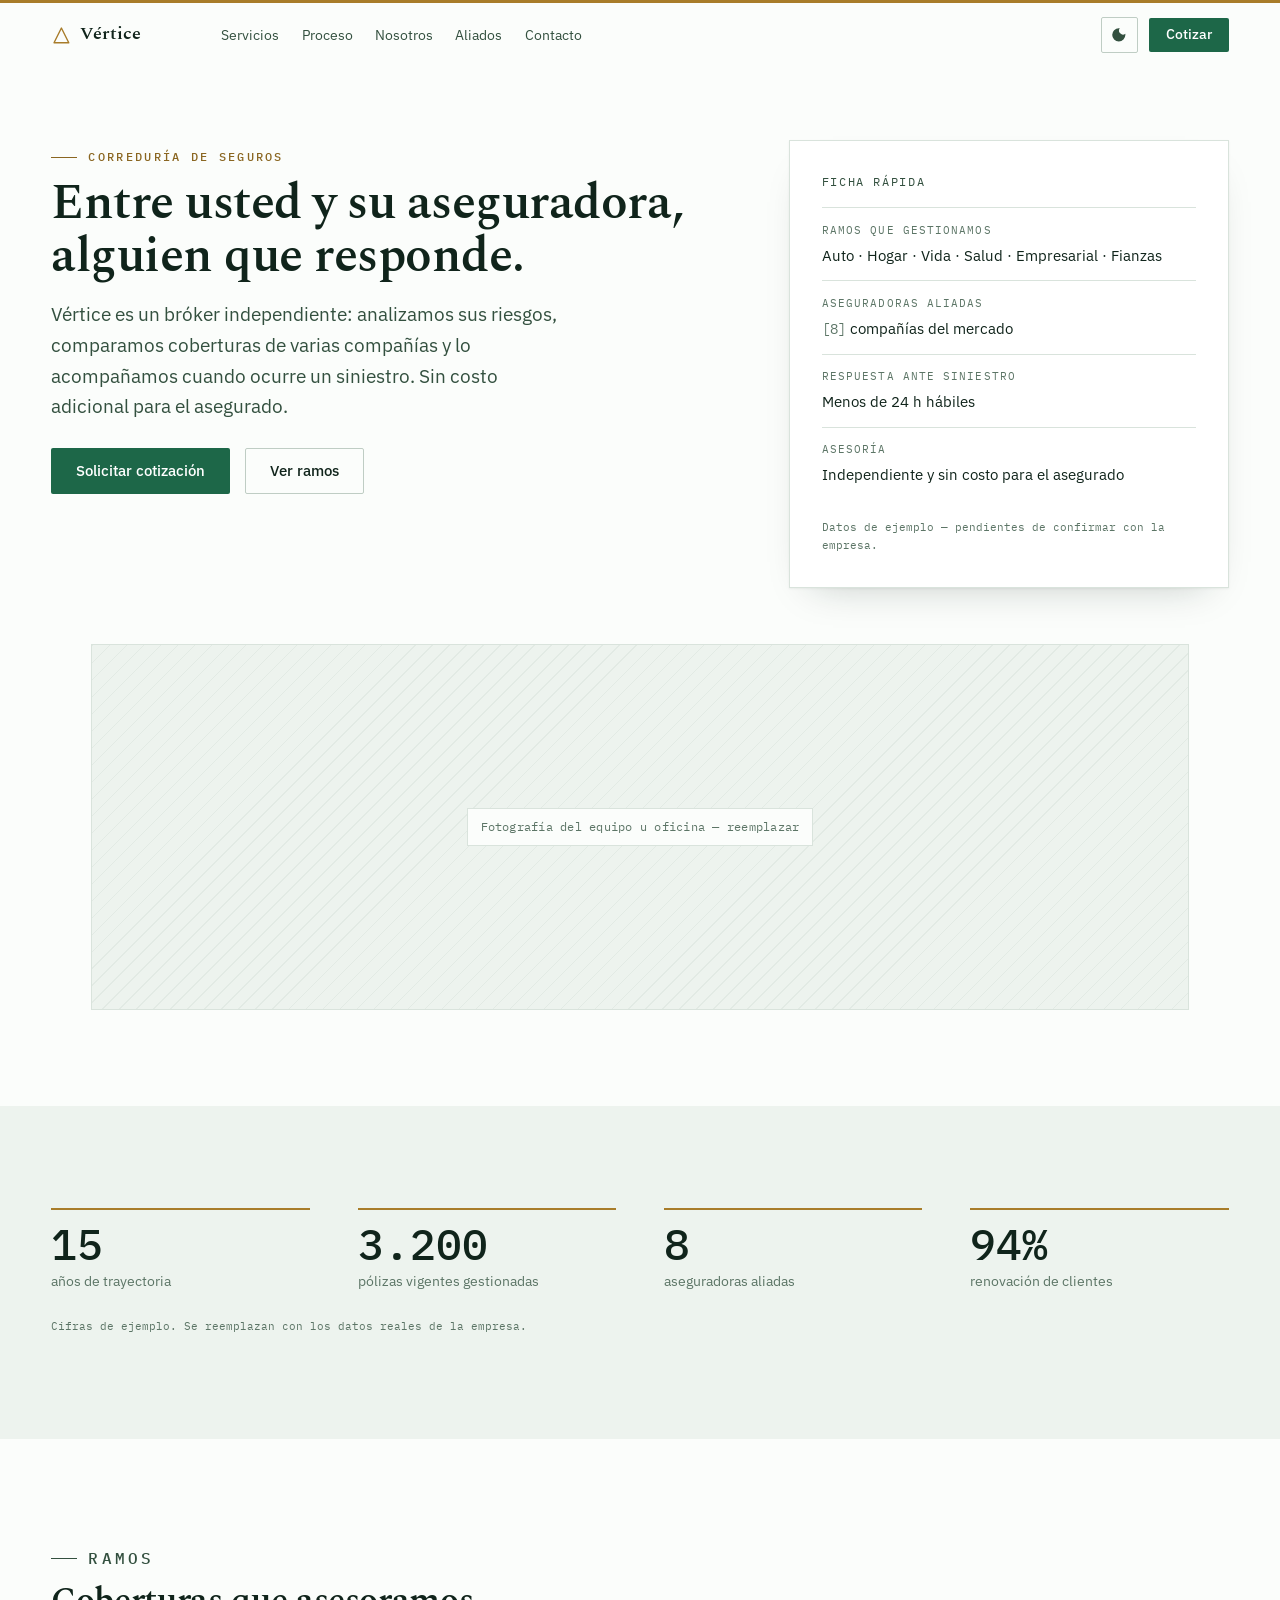
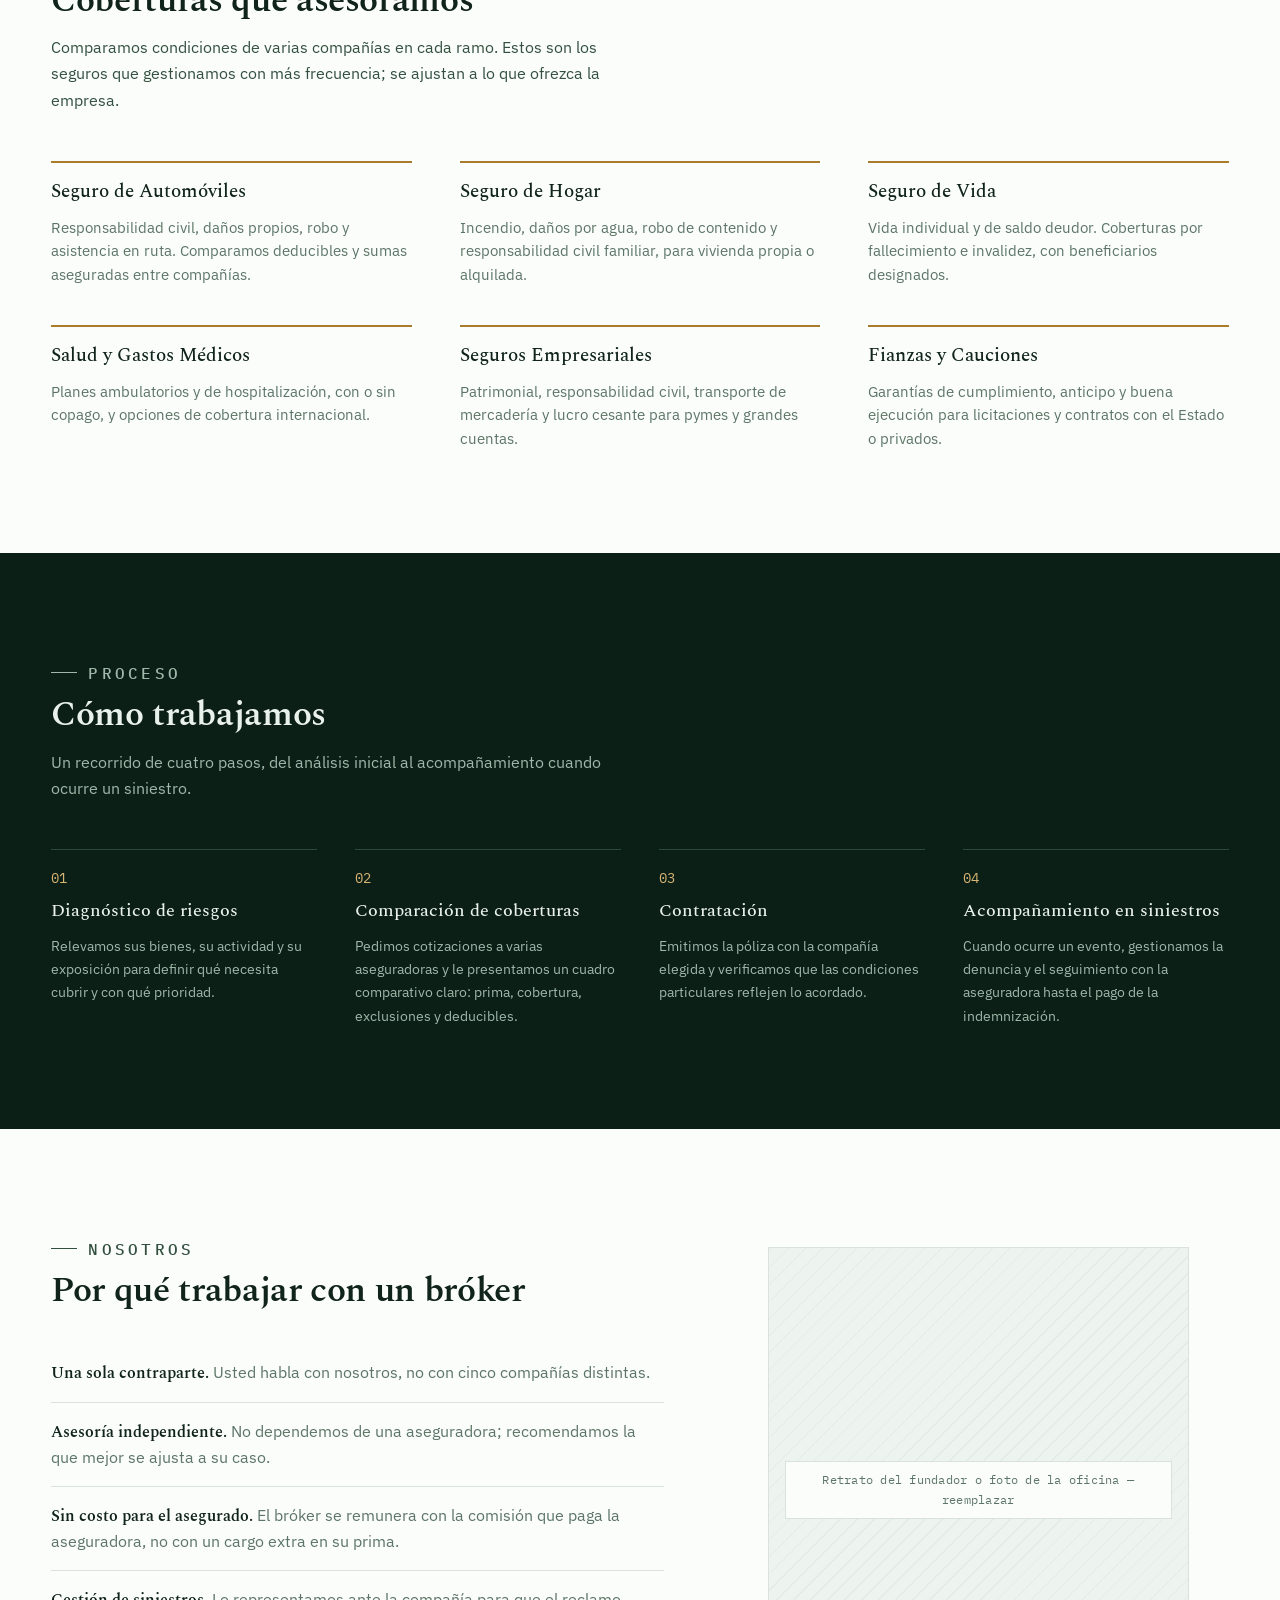
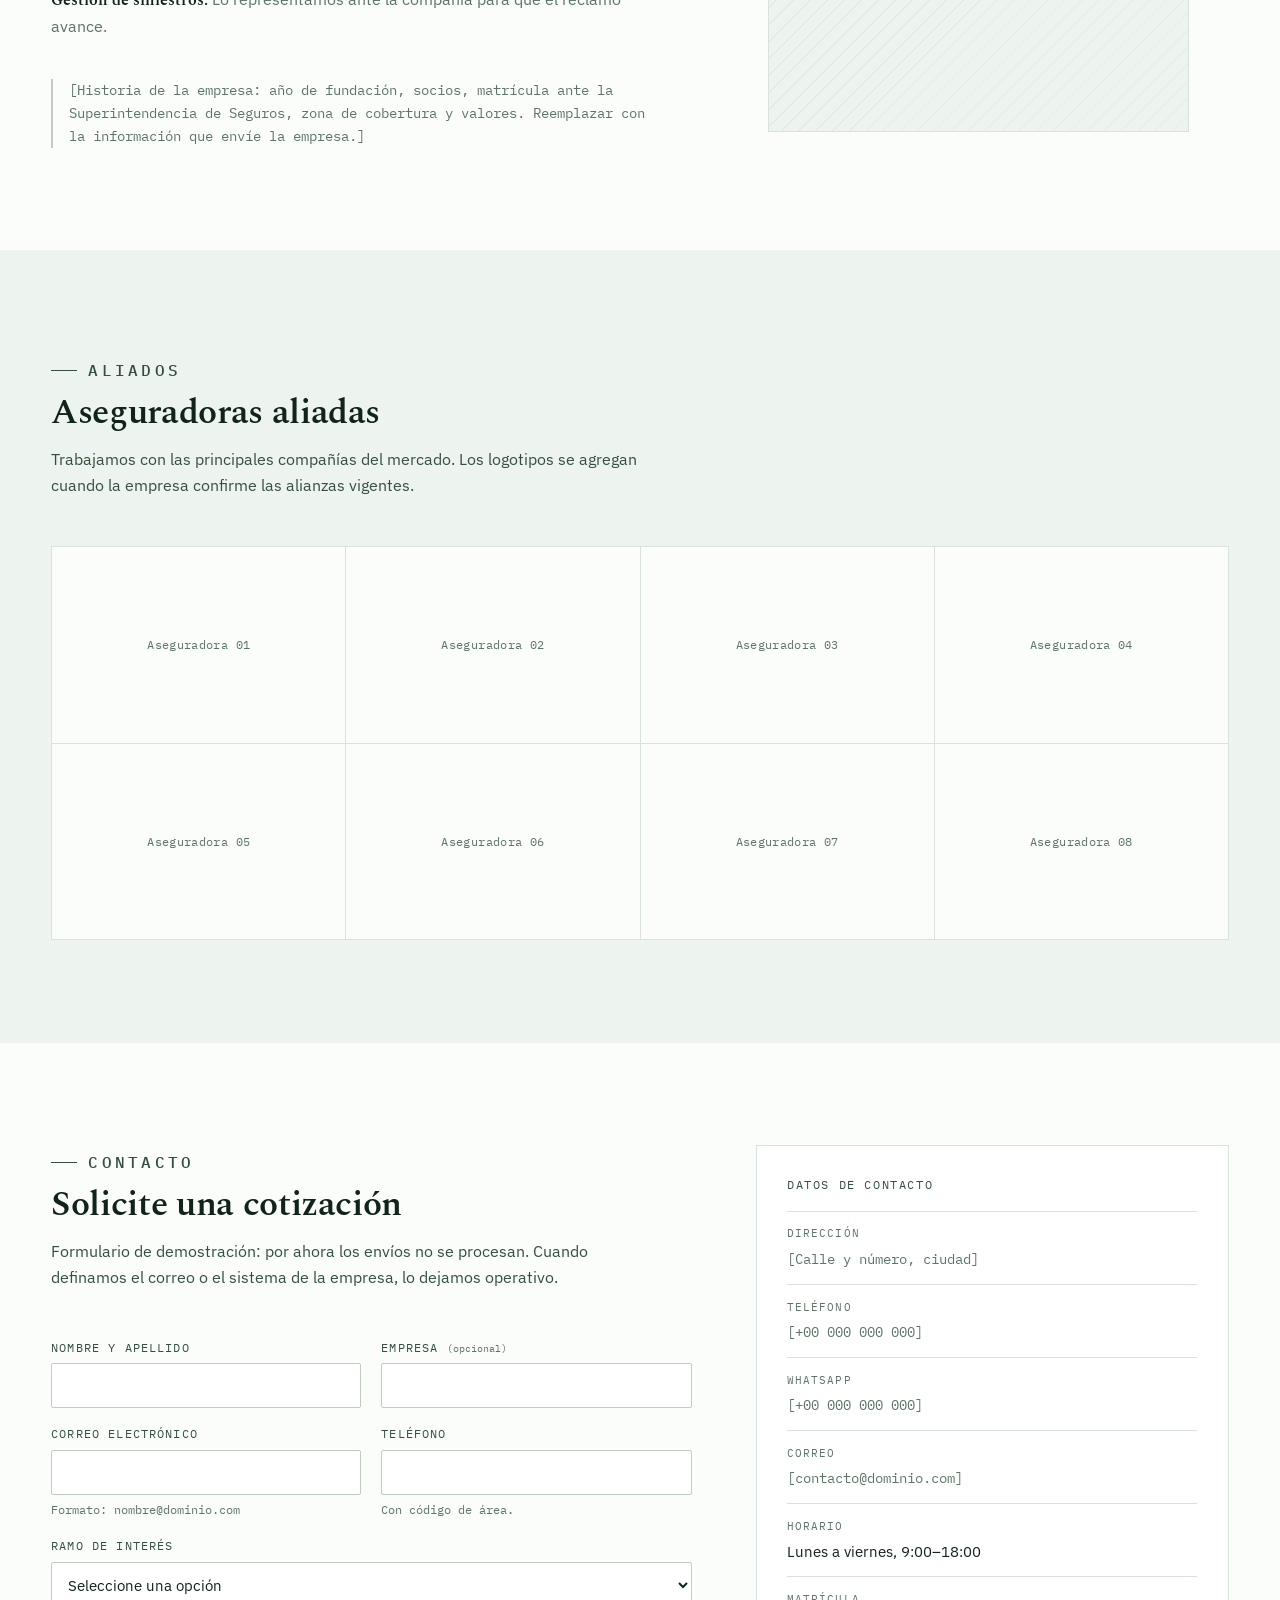
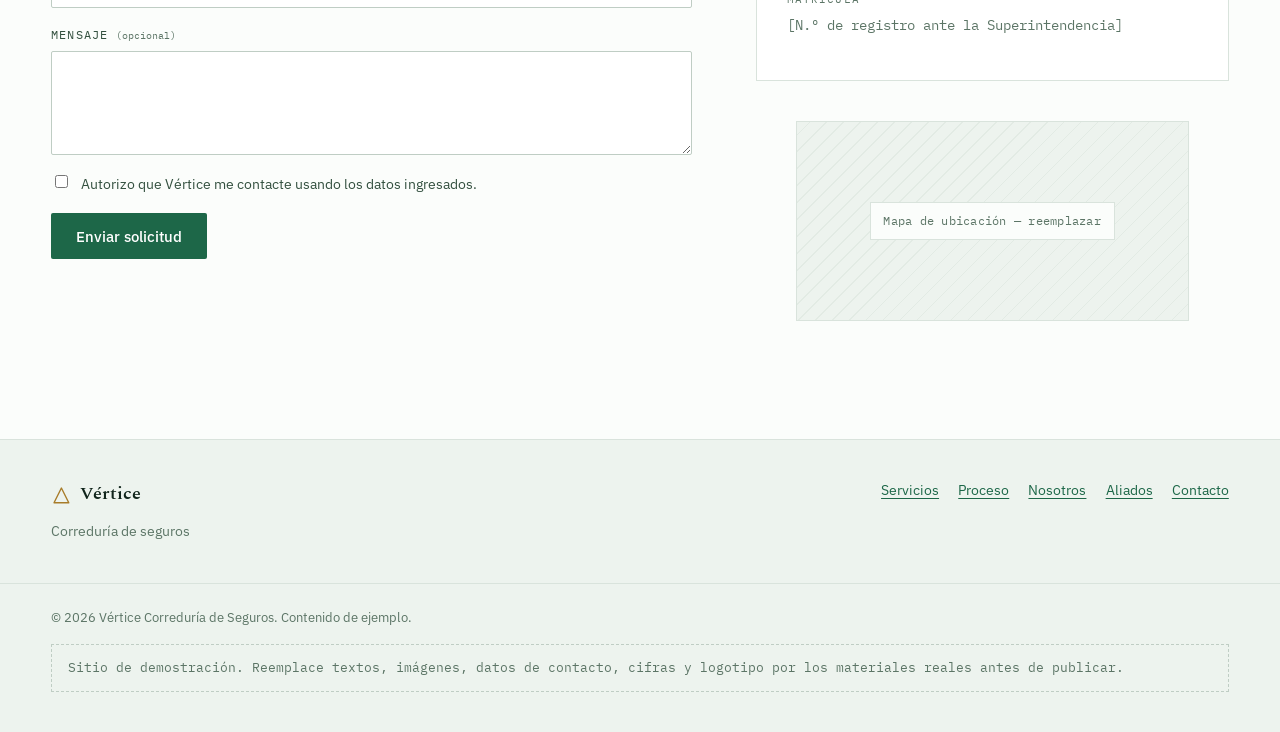
==== index.html @ ddb25c1a "Sitio Vértice Correduría: landing de demo con menú móvil y ajustes responsive Co-Authored-By: Claude" ====
<!DOCTYPE html>
<html lang="es">
<head>
<meta charset="UTF-8">
<meta name="viewport" content="width=device-width, initial-scale=1">
<title>Vértice Correduría</title>
<meta name="description" content="Correduría de seguros: asesoría independiente en seguros de auto, hogar, vida, salud, empresariales y fianzas.">

<link rel="preconnect" href="https://fonts.googleapis.com">
<link rel="preconnect" href="https://fonts.gstatic.com" crossorigin>
<link rel="stylesheet" href="https://fonts.googleapis.com/css2?family=IBM+Plex+Mono:wght@400;500&family=IBM+Plex+Sans:wght@400;500;600&family=Spectral:wght@400;500;600&display=swap">

<style>
  :root {
    --font-sans: "IBM Plex Sans", system-ui, -apple-system, "Segoe UI", Roboto, Helvetica, Arial, sans-serif;
    --font-serif: "Spectral", Georgia, "Times New Roman", serif;
    --font-mono: "IBM Plex Mono", ui-monospace, SFMono-Regular, Menlo, Consolas, monospace;

    --paper: #FBFDFB;
    --surface: #FFFFFF;
    --surface-2: #EDF3EE;
    --ink: #10241B;
    --ink-soft: #33503F;
    --muted: #5C7566;
    --line: #D9E3DC;
    --line-strong: #BFCDC4;
    --brand: #1D6748;
    --brand-strong: #154E37;
    --brand-contrast: #FFFFFF;
    --accent: #A87C2A;
    --accent-soft: #8A6621;
    --focus: #1D6748;
    --ok: #1C7A4B;
    --ok-bg: #E8F2EC;
    --err: #B22A20;
    --err-bg: #FBECEA;

    --panel-ink: #0C1F17;
    --panel-ink-text: #E9F1EB;
    --panel-ink-muted: #9FB8A9;
    --panel-ink-line: #294A3A;
    --panel-ink-accent: #D8B673;

    --shadow: 0 1px 2px rgb(16 36 27 / 0.06), 0 18px 40px -24px rgb(16 36 27 / 0.28);

    --fs-h1: clamp(2.1rem, 1.5rem + 2.8vw, 3.05rem);
    --fs-h2: clamp(1.6rem, 1.2rem + 1.7vw, 2.2rem);
    --fs-lead: clamp(1.05rem, 1rem + 0.4vw, 1.2rem);
    --fs-cifra: clamp(1.9rem, 1.4rem + 2.2vw, 2.7rem);
  }

  @media (prefers-color-scheme: dark) {
    :root:not([data-theme="light"]) {
      --paper: #0A1611;
      --surface: #0F1E17;
      --surface-2: #13251C;
      --ink: #E8F0EA;
      --ink-soft: #C1D4C8;
      --muted: #8DA697;
      --line: #21322A;
      --line-strong: #2E4438;
      --brand: #5FB98A;
      --brand-strong: #7FCBA1;
      --brand-contrast: #07140E;
      --accent: #D8B673;
      --accent-soft: #C7A45E;
      --focus: #5FB98A;
      --ok: #5CC08C;
      --ok-bg: #122A1C;
      --err: #E98A82;
      --err-bg: #2B1613;
      --shadow: 0 1px 2px rgb(0 0 0 / 0.3), 0 20px 44px -24px rgb(0 0 0 / 0.6);
    }
  }

  :root[data-theme="dark"] {
    --paper: #0A1611;
    --surface: #0F1E17;
    --surface-2: #13251C;
    --ink: #E8F0EA;
    --ink-soft: #C1D4C8;
    --muted: #8DA697;
    --line: #21322A;
    --line-strong: #2E4438;
    --brand: #5FB98A;
    --brand-strong: #7FCBA1;
    --brand-contrast: #07140E;
    --accent: #D8B673;
    --accent-soft: #C7A45E;
    --focus: #5FB98A;
    --ok: #5CC08C;
    --ok-bg: #122A1C;
    --err: #E98A82;
    --err-bg: #2B1613;
    --shadow: 0 1px 2px rgb(0 0 0 / 0.3), 0 20px 44px -24px rgb(0 0 0 / 0.6);
  }

  * { box-sizing: border-box; }

  html {
    scroll-behavior: smooth;
    scroll-padding-top: 5.5rem;
  }

  body {
    margin: 0;
    background: var(--paper);
    color: var(--ink);
    font-family: var(--font-sans);
    font-size: 1rem;
    line-height: 1.6;
    border-top: 3px solid var(--accent);
    -webkit-font-smoothing: antialiased;
  }

  img { max-width: 100%; display: block; }
  h1, h2, h3 { text-wrap: balance; }
  ::selection { background: color-mix(in srgb, var(--brand) 24%, transparent); }

  a { color: var(--brand); text-underline-offset: 3px; }

  .wrap {
    width: 100%;
    max-width: 1720px;
    margin-inline: auto;
    padding-inline: clamp(1.25rem, 4vw, 4.5rem);
  }

  .section { padding-block: clamp(3.5rem, 8vw, 6.5rem); }
  .band { background: var(--surface-2); }
  .section--ink { background: var(--panel-ink); color: var(--panel-ink-text); }

  .visually-hidden {
    position: absolute; width: 1px; height: 1px;
    margin: -1px; padding: 0; overflow: hidden;
    clip: rect(0 0 0 0); white-space: nowrap; border: 0;
  }

  .skip {
    position: absolute; left: 0.75rem; top: 0.75rem; z-index: 100;
    background: var(--brand); color: #fff; text-decoration: none;
    padding: 0.6rem 1rem; border-radius: 2px;
    transform: translateY(-160%); transition: transform 0.2s ease;
  }
  .skip:focus { transform: translateY(0); }

  /* Eyebrow ------------------------------------------------------------ */
  .eyebrow {
    display: inline-flex; align-items: center; gap: 0.7rem;
    margin: 0;
    font-family: var(--font-mono); font-weight: 500;
    font-size: 0.72rem; letter-spacing: 0.2em; text-transform: uppercase;
    color: var(--accent-soft);
  }
  .eyebrow::before { content: ""; width: 26px; height: 1px; background: currentColor; }
  .eyebrow--on-ink { color: var(--panel-ink-accent); }

  /* Header ----------------------------------------------------------- */
  .site-header {
    position: sticky; top: 0; z-index: 50;
    background: var(--paper);
    background: color-mix(in srgb, var(--paper) 88%, transparent);
    backdrop-filter: blur(10px);
    -webkit-backdrop-filter: blur(10px);
    border-bottom: 1px solid transparent;
    transition: border-color 0.2s ease, box-shadow 0.2s ease;
  }
  .site-header.is-stuck {
    border-bottom-color: var(--line);
    box-shadow: 0 6px 24px -18px rgb(16 36 27 / 0.5);
  }
  .header__inner {
    display: flex; align-items: center; gap: clamp(1rem, 3vw, 2rem);
    padding-block: 0.85rem;
  }
  .brand {
    display: inline-flex; align-items: center; gap: 0.5rem;
    text-decoration: none; color: var(--ink);
  }
  .brand__mark { width: 1.3rem; height: 1.3rem; color: var(--accent); flex: none; }
  .brand__name { font-family: var(--font-serif); font-weight: 600; font-size: 1.15rem; letter-spacing: 0.01em; }

  .nav { display: flex; gap: 1.4rem; margin-inline-start: clamp(1rem, 4vw, 3rem); }
  .nav a {
    position: relative; color: var(--ink-soft); text-decoration: none;
    font-size: 0.9rem; padding-block: 0.3rem;
  }
  .nav a::after {
    content: ""; position: absolute; left: 0; right: 0; bottom: 0; height: 1px;
    background: var(--accent); transform: scaleX(0); transform-origin: left;
    transition: transform 0.2s ease;
  }
  .nav a:hover, .nav a:focus-visible { color: var(--ink); }
  .nav a:hover::after, .nav a:focus-visible::after { transform: scaleX(1); }
  .nav a:focus-visible { outline: 2px solid var(--focus); outline-offset: 3px; }

  .header__actions { margin-inline-start: auto; display: flex; align-items: center; gap: 0.7rem; }

  .theme-toggle {
    display: grid; place-items: center;
    width: 2.3rem; height: 2.3rem;
    border: 1px solid var(--line-strong); background: transparent;
    border-radius: 2px; color: var(--ink-soft); cursor: pointer;
  }
  .theme-toggle:hover { border-color: var(--accent); color: var(--ink); }
  .theme-toggle:focus-visible { outline: 2px solid var(--focus); outline-offset: 2px; }
  .theme-toggle svg { width: 1.1rem; height: 1.1rem; }
  .theme-toggle .icon-sun { display: none; }
  .theme-toggle[data-mode="dark"] .icon-sun { display: block; }
  .theme-toggle[data-mode="dark"] .icon-moon { display: none; }

  /* Mobile navigation --------------------------------------------------- */
  .nav-toggle {
    display: none; place-items: center;
    width: 2.3rem; height: 2.3rem;
    border: 1px solid var(--line-strong); background: transparent;
    border-radius: 2px; color: var(--ink-soft); cursor: pointer;
  }
  .nav-toggle:hover { border-color: var(--accent); color: var(--ink); }
  .nav-toggle:focus-visible { outline: 2px solid var(--focus); outline-offset: 2px; }
  .nav-toggle svg { width: 1.3rem; height: 1.3rem; }
  .nav-toggle .icon-close { display: none; }
  .nav-toggle[aria-expanded="true"] .icon-burger { display: none; }
  .nav-toggle[aria-expanded="true"] .icon-close { display: block; }

  .mobile-nav { display: none; border-bottom: 1px solid var(--line); }
  .mobile-nav__inner { display: flex; flex-direction: column; padding-block: 0.25rem 1.25rem; }
  .mobile-nav a {
    padding: 0.95rem 0; border-top: 1px solid var(--line);
    color: var(--ink-soft); text-decoration: none; font-size: 1rem;
  }
  .mobile-nav a:hover, .mobile-nav a:focus-visible { color: var(--ink); }
  .mobile-nav__cta { margin-top: 1rem; }

  @media (max-width: 720px) {
    .nav { display: none; }
    .nav-toggle { display: grid; }
    .mobile-nav:not([hidden]) { display: block; }
    .theme-toggle, .nav-toggle { width: 2.6rem; height: 2.6rem; }
    .header__actions .btn--sm { display: none; }
  }

  /* Buttons -------------------------------------------------------------- */
  .btn {
    display: inline-flex; align-items: center; justify-content: center; gap: 0.5rem;
    font-family: var(--font-sans); font-weight: 500; font-size: 0.95rem; line-height: 1;
    padding: 0.9rem 1.5rem; border-radius: 2px; border: 1px solid transparent;
    cursor: pointer; text-decoration: none;
    transition: background-color 0.18s ease, border-color 0.18s ease, color 0.18s ease, transform 0.18s ease;
  }
  .btn--sm { padding: 0.6rem 1rem; font-size: 0.85rem; }
  .btn--primary { background: var(--brand); color: var(--brand-contrast); }
  .btn--primary:hover { background: var(--brand-strong); transform: translateY(-1px); }
  .btn--primary:active { transform: translateY(0); }
  .btn--ghost { border-color: var(--line-strong); color: var(--ink); background: transparent; }
  .btn--ghost:hover { border-color: var(--accent); }
  .btn:focus-visible { outline: 2px solid var(--focus); outline-offset: 2px; }

  /* Hero -------------------------------------------------------------- */
  .hero.section { padding-block: clamp(2.5rem, 6vw, 4.5rem) clamp(3rem, 7vw, 5rem); }
  .hero__grid {
    display: grid;
    grid-template-columns: minmax(0, 1.3fr) minmax(320px, 440px);
    gap: clamp(2rem, 5vw, 5rem); align-items: start;
  }
  .hero h1 {
    font-family: var(--font-serif); font-weight: 600;
    font-size: var(--fs-h1); line-height: 1.08; letter-spacing: -0.01em;
    margin: 0.7rem 0 1rem; color: var(--ink);
  }
  .lead {
    font-size: var(--fs-lead); line-height: 1.6; color: var(--ink-soft);
    max-width: 46ch; margin: 0 0 1.6rem;
  }
  .hero__cta { display: flex; gap: 0.9rem; flex-wrap: wrap; }
  @media (max-width: 480px) {
    .hero__cta { flex-direction: column; align-items: stretch; }
  }

  .ficha {
    background: var(--surface); border: 1px solid var(--line);
    box-shadow: var(--shadow);
    padding: clamp(1.4rem, 3vw, 2rem);
  }
  .ficha__title, .datos__title {
    margin: 0 0 1rem;
    font-family: var(--font-mono); font-size: 0.72rem;
    letter-spacing: 0.14em; text-transform: uppercase; color: var(--ink-soft);
  }
  .ficha__list, .datos__list { margin: 0; }
  .ficha__list > div, .datos__list > div {
    display: flex; flex-direction: column; gap: 0.2rem;
    padding: 0.85rem 0; border-top: 1px solid var(--line);
  }
  .ficha__list dt, .datos__list dt {
    font-family: var(--font-mono); font-size: 0.68rem;
    letter-spacing: 0.1em; text-transform: uppercase; color: var(--muted);
  }
  .ficha__list dd, .datos__list dd { margin: 0; font-size: 0.95rem; color: var(--ink); }
  .ficha__note {
    margin: 1.2rem 0 0;
    font-family: var(--font-mono); font-size: 0.7rem; color: var(--muted);
  }

  .ph { color: var(--muted); font-family: var(--font-mono); font-size: 0.92em; }
  .ph-block {
    color: var(--muted); font-family: var(--font-mono);
    font-size: 0.85rem; line-height: 1.7;
    border-left: 2px solid var(--line-strong); padding-left: 1rem; margin: 1.5rem 0 0;
  }

  /* Photo placeholders ----------------------------------------------- */
  .photo {
    position: relative; border: 1px solid var(--line);
    display: grid; place-items: center; padding: 1rem;
    background:
      repeating-linear-gradient(-45deg, transparent 0 11px, color-mix(in srgb, var(--line) 55%, transparent) 11px 12px),
      var(--surface-2);
  }
  .photo__label {
    font-family: var(--font-mono); font-size: 0.78rem; color: var(--muted);
    background: var(--paper); border: 1px solid var(--line);
    padding: 0.5rem 0.8rem; letter-spacing: 0.02em; text-align: center;
  }
  .photo--band { aspect-ratio: 21 / 7; margin-top: clamp(2rem, 5vw, 3.5rem); }
  .nosotros__photo { aspect-ratio: 4 / 5; }
  @media (max-width: 860px) {
    .photo--band { aspect-ratio: 16 / 9; }
    .nosotros__photo { aspect-ratio: 16 / 10; }
  }
  @media (min-width: 861px) {
    .nosotros__photo { aspect-ratio: auto; align-self: stretch; }
  }

  /* Section head --------------------------------------------------------- */
  .section__head { max-width: 60ch; margin-bottom: clamp(2rem, 4vw, 3rem); }
  .section__head h2 {
    font-family: var(--font-serif); font-weight: 600;
    font-size: var(--fs-h2); line-height: 1.15; letter-spacing: -0.01em;
    margin: 0.6rem 0 0.8rem; color: var(--ink);
  }
  .section--ink .section__head h2 { color: var(--panel-ink-text); }
  .section__head p { margin: 0; font-size: 1.02rem; line-height: 1.6; color: var(--ink-soft); }
  .section--ink .section__head p { color: var(--panel-ink-muted); }

  /* Cifras ------------------------------------------------------------ */
  .cifras {
    list-style: none; margin: 0; padding: 0;
    display: grid; grid-template-columns: repeat(auto-fit, minmax(160px, 1fr));
    gap: clamp(1.5rem, 4vw, 3rem);
  }
  .cifras li {
    display: flex; flex-direction: column; gap: 0.3rem;
    border-top: 2px solid var(--accent); padding-top: 0.8rem;
  }
  .cifra {
    font-family: var(--font-mono); font-weight: 500;
    font-size: var(--fs-cifra); color: var(--ink);
    font-variant-numeric: tabular-nums; line-height: 1;
  }
  .cifra__label { font-size: 0.85rem; color: var(--muted); }
  .band__note {
    margin: 1.6rem 0 0;
    font-family: var(--font-mono); font-size: 0.7rem; color: var(--muted);
  }

  /* Ramos ------------------------------------------------------------ */
  .ramos {
    display: grid; grid-template-columns: repeat(auto-fit, minmax(255px, 1fr));
    gap: clamp(1.6rem, 3vw, 2.4rem) clamp(2rem, 4vw, 3rem);
  }
  .ramo { border-top: 2px solid var(--accent); padding-top: 0.9rem; }
  .ramo h3 {
    font-family: var(--font-serif); font-weight: 500; font-size: 1.2rem;
    margin: 0 0 0.5rem; color: var(--ink);
  }
  .ramo p { margin: 0; font-size: 0.92rem; line-height: 1.6; color: var(--muted); }

  /* Proceso -------------------------------------------------------------- */
  .pasos {
    list-style: none; margin: 0; padding: 0;
    display: grid; grid-template-columns: repeat(auto-fit, minmax(220px, 1fr));
    gap: clamp(1.6rem, 3vw, 2.5rem);
  }
  .paso { border-top: 1px solid var(--panel-ink-line); padding-top: 1rem; }
  .paso__num {
    display: block; margin-bottom: 0.5rem;
    font-family: var(--font-mono); font-size: 0.9rem;
    color: var(--panel-ink-accent); font-variant-numeric: tabular-nums;
  }
  .paso h3 {
    font-family: var(--font-serif); font-weight: 500; font-size: 1.15rem;
    margin: 0 0 0.5rem; color: var(--panel-ink-text);
  }
  .paso p { margin: 0; font-size: 0.9rem; line-height: 1.6; color: var(--panel-ink-muted); }

  /* Nosotros ---------------------------------------------------------- */
  .nosotros__grid {
    display: grid; grid-template-columns: 1.1fr 0.9fr;
    gap: clamp(2rem, 5vw, 4rem); align-items: start;
  }
  .ventajas { list-style: none; margin: 0 0 0.5rem; padding: 0; }
  .ventajas li {
    padding: 1rem 0; border-top: 1px solid var(--line);
    font-size: 0.98rem; line-height: 1.6;
  }
  .ventajas li:first-child { border-top: 0; padding-top: 0; }
  .ventajas strong { font-family: var(--font-serif); font-weight: 600; color: var(--ink); }
  .ventajas span { color: var(--muted); }

  /* Aliados --------------------------------------------------------------- */
  .aliados {
    display: grid; grid-template-columns: repeat(auto-fit, minmax(130px, 1fr));
    gap: 1px; background: var(--line); border: 1px solid var(--line);
  }
  .aliado {
    background: var(--paper); aspect-ratio: 3 / 2;
    display: grid; place-items: center; text-align: center; padding: 0.5rem;
    font-family: var(--font-mono); font-size: 0.75rem; color: var(--muted);
    letter-spacing: 0.03em;
  }

  /* Contacto ------------------------------------------------------------ */
  .contacto-grid {
    display: grid; grid-template-columns: 1.15fr 0.85fr;
    gap: clamp(2rem, 5vw, 4rem); align-items: stretch;
  }
  .form { margin-top: 1.5rem; }
  .form-grid { display: grid; grid-template-columns: 1fr 1fr; column-gap: 1.25rem; }
  .field { display: flex; flex-direction: column; gap: 0.4rem; margin-bottom: 1.1rem; }
  .field--full { grid-column: 1 / -1; }
  .field label {
    font-family: var(--font-mono); font-size: 0.72rem;
    letter-spacing: 0.1em; text-transform: uppercase; color: var(--ink-soft);
  }
  .field input, .field select, .field textarea {
    width: 100%;
    font-family: var(--font-sans); font-size: 0.95rem; color: var(--ink);
    background: var(--surface); border: 1px solid var(--line-strong);
    border-radius: 2px; padding: 0.7rem 0.75rem;
  }
  .field textarea { resize: vertical; min-height: 5rem; }
  .field input:focus-visible, .field select:focus-visible, .field textarea:focus-visible {
    outline: 2px solid var(--focus); outline-offset: 1px; border-color: var(--brand);
  }
  .field input:user-invalid, .field select:user-invalid, .field textarea:user-invalid {
    border-color: var(--err); background: var(--err-bg);
  }
  .field input:user-valid, .field select:user-valid, .field textarea:user-valid {
    border-color: var(--ok);
  }
  .hint { margin: 0; font-family: var(--font-mono); font-size: 0.72rem; color: var(--muted); }
  .field__error { display: none; margin: 0; font-size: 0.8rem; color: var(--err); }
  .field input:user-invalid ~ .field__error,
  .field select:user-invalid ~ .field__error { display: block; }
  .field--check { flex-direction: row; align-items: flex-start; gap: 0.6rem; }
  .field--check input { width: auto; margin-top: 0.15rem; }
  .field--check label {
    text-transform: none; letter-spacing: 0; font-family: var(--font-sans);
    font-size: 0.9rem; color: var(--ink-soft);
  }
  .opt { color: var(--muted); font-weight: 400; text-transform: none; letter-spacing: 0; font-size: 0.9em; }

  .form__status {
    margin: 1rem 0 0; padding: 0.9rem 1rem;
    border: 1px solid var(--line); border-radius: 2px; font-size: 0.9rem;
  }
  .form__status.is-ok {
    background: var(--ok-bg); color: var(--ok);
    border-color: color-mix(in srgb, var(--ok) 40%, transparent);
  }
  .form__status.is-err {
    background: var(--err-bg); color: var(--err);
    border-color: color-mix(in srgb, var(--err) 40%, transparent);
  }

  .contacto__side { display: flex; flex-direction: column; gap: 1.5rem; height: 100%; }
  .datos {
    background: var(--surface); border: 1px solid var(--line);
    padding: clamp(1.4rem, 3vw, 1.9rem);
  }
  .contacto__map { flex: 1; min-height: 200px; }

  /* Footer ------------------------------------------------------------ */
  .site-footer { background: var(--surface-2); border-top: 1px solid var(--line); }
  .footer__grid {
    display: flex; justify-content: space-between; gap: 2rem; flex-wrap: wrap;
    padding-block: 2.5rem;
  }
  .footer__brand p { margin: 0.5rem 0 0; font-size: 0.85rem; color: var(--muted); }
  .nav--footer { display: flex; gap: 1.2rem; flex-wrap: wrap; margin: 0; }
  .nav--footer a { font-size: 0.85rem; }
  .footer__legal {
    border-top: 1px solid var(--line);
    padding-block: 1.5rem 2.5rem;
    display: flex; flex-direction: column; gap: 1rem;
  }
  .footer__legal > p { margin: 0; font-size: 0.8rem; color: var(--muted); }
  .demo-note {
    border: 1px dashed var(--line-strong); color: var(--muted);
    font-family: var(--font-mono); font-size: 0.78rem; line-height: 1.6;
    padding: 0.8rem 1rem;
  }

  @media (max-width: 860px) {
    .hero__grid, .nosotros__grid { grid-template-columns: 1fr; }
  }
  @media (max-width: 820px) {
    .contacto-grid { grid-template-columns: 1fr; }
  }

  /* Keep tidy column counts instead of orphan items or cramped fields */
  @media (max-width: 680px) {
    .form-grid { grid-template-columns: 1fr; }
  }
  @media (max-width: 759px) {
    .cifras { grid-template-columns: repeat(2, 1fr); }
  }
  @media (min-width: 760px) {
    .cifras { grid-template-columns: repeat(4, 1fr); }
  }
  @media (min-width: 1000px) {
    .ramos { grid-template-columns: repeat(3, 1fr); }
    .pasos { grid-template-columns: repeat(4, 1fr); }
    .aliados { grid-template-columns: repeat(4, 1fr); }
  }
  @media (min-width: 1400px) {
    .aliados { grid-template-columns: repeat(8, 1fr); }
  }

  /* Reveal on scroll ------------------------------------------------- */
  @media (prefers-reduced-motion: no-preference) {
    html.js [data-reveal] > * {
      opacity: 0; transform: translateY(16px);
      transition: opacity 0.6s ease, transform 0.6s cubic-bezier(0.16, 0.8, 0.24, 1);
    }
    html.js [data-reveal].in > * { opacity: 1; transform: none; }
    html.js [data-reveal].in > *:nth-child(2) { transition-delay: 0.05s; }
    html.js [data-reveal].in > *:nth-child(3) { transition-delay: 0.1s; }
    html.js [data-reveal].in > *:nth-child(4) { transition-delay: 0.15s; }
    html.js [data-reveal].in > *:nth-child(5) { transition-delay: 0.2s; }
    html.js [data-reveal].in > *:nth-child(6) { transition-delay: 0.25s; }

    html.js [data-reveal-self] {
      opacity: 0; transform: translateY(16px);
      transition: opacity 0.6s ease, transform 0.6s cubic-bezier(0.16, 0.8, 0.24, 1);
    }
    html.js [data-reveal-self].in { opacity: 1; transform: none; }
  }

  @media (prefers-reduced-motion: reduce) {
    html.js [data-reveal] > *, html.js [data-reveal-self] { opacity: 1 !important; transform: none !important; }
    * { animation-duration: 0.001ms !important; transition-duration: 0.001ms !important; scroll-behavior: auto !important; }
  }
</style>
</head>
<body>

<a class="skip" href="#main">Saltar al contenido</a>

<header class="site-header" id="top">
  <div class="wrap header__inner">
    <a class="brand" href="#top" aria-label="Vértice, correduría de seguros — inicio">
      <svg class="brand__mark" viewBox="0 0 24 24" aria-hidden="true">
        <path d="M12 3.5 20.5 20.5 3.5 20.5Z" fill="none" stroke="currentColor" stroke-width="1.6" stroke-linejoin="round"/>
      </svg>
      <span class="brand__name">Vértice</span>
    </a>
    <nav class="nav" aria-label="Navegación principal">
      <a href="#servicios">Servicios</a>
      <a href="#proceso">Proceso</a>
      <a href="#nosotros">Nosotros</a>
      <a href="#aliados">Aliados</a>
      <a href="#contacto">Contacto</a>
    </nav>
    <div class="header__actions">
      <button class="theme-toggle" type="button" id="themeToggle" aria-label="Cambiar tema">
        <svg class="icon-moon" viewBox="0 0 24 24" aria-hidden="true">
          <path d="M12 3a9 9 0 1 0 9 9c0-.46-.04-.92-.11-1.36a5.4 5.4 0 0 1-7.53-7.53C12.92 3.04 12.46 3 12 3Z" fill="currentColor"/>
        </svg>
        <svg class="icon-sun" viewBox="0 0 24 24" aria-hidden="true" fill="none" stroke="currentColor" stroke-width="1.6" stroke-linecap="round">
          <circle cx="12" cy="12" r="4"/>
          <path d="M12 2v2M12 20v2M4 12H2M22 12h-2M5 5l1.5 1.5M17.5 17.5 19 19M19 5l-1.5 1.5M6.5 17.5 5 19"/>
        </svg>
      </button>
      <a class="btn btn--primary btn--sm" href="#contacto">Cotizar</a>
      <button class="nav-toggle" type="button" id="navToggle" aria-expanded="false" aria-controls="mobileNav" aria-label="Abrir menú">
        <svg class="icon-burger" viewBox="0 0 24 24" aria-hidden="true" fill="none" stroke="currentColor" stroke-width="1.7" stroke-linecap="round">
          <path d="M4 7h16M4 12h16M4 17h16"/>
        </svg>
        <svg class="icon-close" viewBox="0 0 24 24" aria-hidden="true" fill="none" stroke="currentColor" stroke-width="1.7" stroke-linecap="round">
          <path d="M6 6l12 12M18 6 6 18"/>
        </svg>
      </button>
    </div>
  </div>
  <nav class="mobile-nav" id="mobileNav" aria-label="Navegación móvil" hidden>
    <div class="wrap mobile-nav__inner">
      <a href="#servicios">Servicios</a>
      <a href="#proceso">Proceso</a>
      <a href="#nosotros">Nosotros</a>
      <a href="#aliados">Aliados</a>
      <a href="#contacto">Contacto</a>
      <a class="btn btn--primary mobile-nav__cta" href="#contacto">Solicitar cotización</a>
    </div>
  </nav>
</header>

<main id="main">

  <section class="hero section">
    <div class="wrap hero__grid">
      <div class="hero__copy">
        <p class="eyebrow">Correduría de seguros</p>
        <h1>Entre usted y su aseguradora, alguien que responde.</h1>
        <p class="lead">
          Vértice es un bróker independiente: analizamos sus riesgos, comparamos
          coberturas de varias compañías y lo acompañamos cuando ocurre un siniestro.
          Sin costo adicional para el asegurado.
        </p>
        <div class="hero__cta">
          <a class="btn btn--primary" href="#contacto">Solicitar cotización</a>
          <a class="btn btn--ghost" href="#servicios">Ver ramos</a>
        </div>
      </div>

      <aside class="ficha" aria-label="Ficha rápida">
        <p class="ficha__title">Ficha rápida</p>
        <dl class="ficha__list">
          <div>
            <dt>Ramos que gestionamos</dt>
            <dd>Auto · Hogar · Vida · Salud · Empresarial · Fianzas</dd>
          </div>
          <div>
            <dt>Aseguradoras aliadas</dt>
            <dd><span class="ph">[8]</span> compañías del mercado</dd>
          </div>
          <div>
            <dt>Respuesta ante siniestro</dt>
            <dd>Menos de 24 h hábiles</dd>
          </div>
          <div>
            <dt>Asesoría</dt>
            <dd>Independiente y sin costo para el asegurado</dd>
          </div>
        </dl>
        <p class="ficha__note">Datos de ejemplo — pendientes de confirmar con la empresa.</p>
      </aside>
    </div>

    <div class="wrap">
      <figure class="photo photo--band" data-reveal-self>
        <span class="photo__label">Fotografía del equipo u oficina — reemplazar</span>
      </figure>
    </div>
  </section>

  <section class="section band" aria-labelledby="cifras-h">
    <div class="wrap">
      <h2 class="visually-hidden" id="cifras-h">Cifras de la empresa</h2>
      <ul class="cifras" data-reveal>
        <li><span class="cifra">15</span><span class="cifra__label">años de trayectoria</span></li>
        <li><span class="cifra">3.200</span><span class="cifra__label">pólizas vigentes gestionadas</span></li>
        <li><span class="cifra">8</span><span class="cifra__label">aseguradoras aliadas</span></li>
        <li><span class="cifra">94%</span><span class="cifra__label">renovación de clientes</span></li>
      </ul>
      <p class="band__note">Cifras de ejemplo. Se reemplazan con los datos reales de la empresa.</p>
    </div>
  </section>

  <section class="section" id="servicios" aria-labelledby="servicios-h">
    <div class="wrap">
      <div class="section__head" data-reveal>
        <p class="eyebrow">Ramos</p>
        <h2 id="servicios-h">Coberturas que asesoramos</h2>
        <p>
          Comparamos condiciones de varias compañías en cada ramo. Estos son los seguros
          que gestionamos con más frecuencia; se ajustan a lo que ofrezca la empresa.
        </p>
      </div>
      <div class="ramos" data-reveal>
        <article class="ramo">
          <h3>Seguro de Automóviles</h3>
          <p>Responsabilidad civil, daños propios, robo y asistencia en ruta. Comparamos deducibles y sumas aseguradas entre compañías.</p>
        </article>
        <article class="ramo">
          <h3>Seguro de Hogar</h3>
          <p>Incendio, daños por agua, robo de contenido y responsabilidad civil familiar, para vivienda propia o alquilada.</p>
        </article>
        <article class="ramo">
          <h3>Seguro de Vida</h3>
          <p>Vida individual y de saldo deudor. Coberturas por fallecimiento e invalidez, con beneficiarios designados.</p>
        </article>
        <article class="ramo">
          <h3>Salud y Gastos Médicos</h3>
          <p>Planes ambulatorios y de hospitalización, con o sin copago, y opciones de cobertura internacional.</p>
        </article>
        <article class="ramo">
          <h3>Seguros Empresariales</h3>
          <p>Patrimonial, responsabilidad civil, transporte de mercadería y lucro cesante para pymes y grandes cuentas.</p>
        </article>
        <article class="ramo">
          <h3>Fianzas y Cauciones</h3>
          <p>Garantías de cumplimiento, anticipo y buena ejecución para licitaciones y contratos con el Estado o privados.</p>
        </article>
      </div>
    </div>
  </section>

  <section class="section section--ink" id="proceso" aria-labelledby="proceso-h">
    <div class="wrap">
      <div class="section__head" data-reveal>
        <p class="eyebrow eyebrow--on-ink">Proceso</p>
        <h2 id="proceso-h">Cómo trabajamos</h2>
        <p>Un recorrido de cuatro pasos, del análisis inicial al acompañamiento cuando ocurre un siniestro.</p>
      </div>
      <ol class="pasos" data-reveal>
        <li class="paso">
          <span class="paso__num">01</span>
          <h3>Diagnóstico de riesgos</h3>
          <p>Relevamos sus bienes, su actividad y su exposición para definir qué necesita cubrir y con qué prioridad.</p>
        </li>
        <li class="paso">
          <span class="paso__num">02</span>
          <h3>Comparación de coberturas</h3>
          <p>Pedimos cotizaciones a varias aseguradoras y le presentamos un cuadro comparativo claro: prima, cobertura, exclusiones y deducibles.</p>
        </li>
        <li class="paso">
          <span class="paso__num">03</span>
          <h3>Contratación</h3>
          <p>Emitimos la póliza con la compañía elegida y verificamos que las condiciones particulares reflejen lo acordado.</p>
        </li>
        <li class="paso">
          <span class="paso__num">04</span>
          <h3>Acompañamiento en siniestros</h3>
          <p>Cuando ocurre un evento, gestionamos la denuncia y el seguimiento con la aseguradora hasta el pago de la indemnización.</p>
        </li>
      </ol>
    </div>
  </section>

  <section class="section" id="nosotros" aria-labelledby="nosotros-h">
    <div class="wrap nosotros__grid">
      <div class="nosotros__main" data-reveal>
        <div class="section__head">
          <p class="eyebrow">Nosotros</p>
          <h2 id="nosotros-h">Por qué trabajar con un bróker</h2>
        </div>
        <ul class="ventajas">
          <li><strong>Una sola contraparte.</strong> <span>Usted habla con nosotros, no con cinco compañías distintas.</span></li>
          <li><strong>Asesoría independiente.</strong> <span>No dependemos de una aseguradora; recomendamos la que mejor se ajusta a su caso.</span></li>
          <li><strong>Sin costo para el asegurado.</strong> <span>El bróker se remunera con la comisión que paga la aseguradora, no con un cargo extra en su prima.</span></li>
          <li><strong>Gestión de siniestros.</strong> <span>Lo representamos ante la compañía para que el reclamo avance.</span></li>
        </ul>
        <p class="ph-block">[Historia de la empresa: año de fundación, socios, matrícula ante la Superintendencia de Seguros, zona de cobertura y valores. Reemplazar con la información que envíe la empresa.]</p>
      </div>
      <figure class="photo nosotros__photo" data-reveal-self>
        <span class="photo__label">Retrato del fundador o foto de la oficina — reemplazar</span>
      </figure>
    </div>
  </section>

  <section class="section band" id="aliados" aria-labelledby="aliados-h">
    <div class="wrap">
      <div class="section__head" data-reveal>
        <p class="eyebrow">Aliados</p>
        <h2 id="aliados-h">Aseguradoras aliadas</h2>
        <p>Trabajamos con las principales compañías del mercado. Los logotipos se agregan cuando la empresa confirme las alianzas vigentes.</p>
      </div>
      <div class="aliados" data-reveal>
        <div class="aliado">Aseguradora 01</div>
        <div class="aliado">Aseguradora 02</div>
        <div class="aliado">Aseguradora 03</div>
        <div class="aliado">Aseguradora 04</div>
        <div class="aliado">Aseguradora 05</div>
        <div class="aliado">Aseguradora 06</div>
        <div class="aliado">Aseguradora 07</div>
        <div class="aliado">Aseguradora 08</div>
      </div>
    </div>
  </section>

  <section class="section" id="contacto" aria-labelledby="contacto-h">
    <div class="wrap contacto-grid">
      <div data-reveal>
        <div class="section__head">
          <p class="eyebrow">Contacto</p>
          <h2 id="contacto-h">Solicite una cotización</h2>
          <p>Formulario de demostración: por ahora los envíos no se procesan. Cuando definamos el correo o el sistema de la empresa, lo dejamos operativo.</p>
        </div>
        <form class="form" id="cotizar" novalidate>
          <div class="form-grid">
            <div class="field">
              <label for="f-nombre">Nombre y apellido</label>
              <input type="text" id="f-nombre" name="nombre" required autocomplete="name">
              <p class="field__error">Ingrese su nombre.</p>
            </div>
            <div class="field">
              <label for="f-empresa">Empresa <span class="opt">(opcional)</span></label>
              <input type="text" id="f-empresa" name="empresa" autocomplete="organization">
            </div>
            <div class="field">
              <label for="f-email">Correo electrónico</label>
              <input type="email" id="f-email" name="email" required autocomplete="email" aria-describedby="h-email">
              <p class="hint" id="h-email">Formato: nombre@dominio.com</p>
              <p class="field__error">Ingrese un correo electrónico válido.</p>
            </div>
            <div class="field">
              <label for="f-tel">Teléfono</label>
              <input type="tel" id="f-tel" name="telefono" required autocomplete="tel" inputmode="tel" pattern="[0-9+()\s-]{6,}">
              <p class="hint">Con código de área.</p>
              <p class="field__error">Ingrese un teléfono de contacto.</p>
            </div>
            <div class="field field--full">
              <label for="f-ramo">Ramo de interés</label>
              <select id="f-ramo" name="ramo" required>
                <option value="" selected disabled>Seleccione una opción</option>
                <option>Automóviles</option>
                <option>Hogar</option>
                <option>Vida</option>
                <option>Salud y gastos médicos</option>
                <option>Empresarial</option>
                <option>Fianzas y cauciones</option>
                <option>Otro</option>
              </select>
              <p class="field__error">Seleccione un ramo de interés.</p>
            </div>
            <div class="field field--full">
              <label for="f-msg">Mensaje <span class="opt">(opcional)</span></label>
              <textarea id="f-msg" name="mensaje" rows="4"></textarea>
            </div>
            <div class="field field--check field--full">
              <input type="checkbox" id="f-ok" name="consentimiento" required>
              <label for="f-ok">Autorizo que Vértice me contacte usando los datos ingresados.</label>
            </div>
          </div>
          <button class="btn btn--primary" type="submit">Enviar solicitud</button>
          <p class="form__status" id="formStatus" role="status" hidden></p>
        </form>
      </div>

      <aside class="contacto__side" data-reveal>
        <div class="datos">
          <p class="datos__title">Datos de contacto</p>
          <dl class="datos__list">
            <div><dt>Dirección</dt><dd><span class="ph">[Calle y número, ciudad]</span></dd></div>
            <div><dt>Teléfono</dt><dd><span class="ph">[+00 000 000 000]</span></dd></div>
            <div><dt>WhatsApp</dt><dd><span class="ph">[+00 000 000 000]</span></dd></div>
            <div><dt>Correo</dt><dd><span class="ph">[contacto@dominio.com]</span></dd></div>
            <div><dt>Horario</dt><dd>Lunes a viernes, 9:00–18:00</dd></div>
            <div><dt>Matrícula</dt><dd><span class="ph">[N.º de registro ante la Superintendencia]</span></dd></div>
          </dl>
        </div>
        <figure class="photo contacto__map">
          <span class="photo__label">Mapa de ubicación — reemplazar</span>
        </figure>
      </aside>
    </div>
  </section>
</main>

<footer class="site-footer">
  <div class="wrap footer__grid">
    <div class="footer__brand">
      <span class="brand">
        <svg class="brand__mark" viewBox="0 0 24 24" aria-hidden="true">
          <path d="M12 3.5 20.5 20.5 3.5 20.5Z" fill="none" stroke="currentColor" stroke-width="1.6" stroke-linejoin="round"/>
        </svg>
        <span class="brand__name">Vértice</span>
      </span>
      <p>Correduría de seguros</p>
    </div>
    <nav class="nav--footer" aria-label="Navegación del pie de página">
      <a href="#servicios">Servicios</a>
      <a href="#proceso">Proceso</a>
      <a href="#nosotros">Nosotros</a>
      <a href="#aliados">Aliados</a>
      <a href="#contacto">Contacto</a>
    </nav>
  </div>
  <div class="wrap footer__legal">
    <p>© 2026 Vértice Correduría de Seguros. Contenido de ejemplo.</p>
    <p class="demo-note">
      Sitio de demostración. Reemplace textos, imágenes, datos de contacto,
      cifras y logotipo por los materiales reales antes de publicar.
    </p>
  </div>
</footer>

<script>
  (function () {
    var root = document.documentElement;
    root.classList.add('js');
    root.lang = 'es';

    /* Theme toggle ------------------------------------------------------- */
    var toggle = document.getElementById('themeToggle');
    function stored() {
      try { return localStorage.getItem('vertice-theme'); } catch (e) { return null; }
    }
    var saved = stored();
    if (saved === 'light' || saved === 'dark') root.setAttribute('data-theme', saved);

    function currentTheme() {
      return root.getAttribute('data-theme') ||
        (window.matchMedia('(prefers-color-scheme: dark)').matches ? 'dark' : 'light');
    }
    function syncToggle() {
      var isDark = currentTheme() === 'dark';
      toggle.dataset.mode = isDark ? 'dark' : 'light';
      toggle.setAttribute('aria-label', isDark ? 'Cambiar a tema claro' : 'Cambiar a tema oscuro');
    }
    syncToggle();
    toggle.addEventListener('click', function () {
      var next = currentTheme() === 'dark' ? 'light' : 'dark';
      root.setAttribute('data-theme', next);
      try { localStorage.setItem('vertice-theme', next); } catch (e) {}
      syncToggle();
    });

    /* Mobile menu -------------------------------------------------------- */
    var navToggle = document.getElementById('navToggle');
    var mobileNav = document.getElementById('mobileNav');
    function closeMobileNav() {
      mobileNav.hidden = true;
      navToggle.setAttribute('aria-expanded', 'false');
    }
    function openMobileNav() {
      mobileNav.hidden = false;
      navToggle.setAttribute('aria-expanded', 'true');
    }
    navToggle.addEventListener('click', function () {
      if (navToggle.getAttribute('aria-expanded') === 'true') closeMobileNav();
      else openMobileNav();
    });
    mobileNav.addEventListener('click', function (e) {
      if (e.target.tagName === 'A') closeMobileNav();
    });
    document.addEventListener('keydown', function (e) {
      if (e.key === 'Escape') closeMobileNav();
    });
    window.addEventListener('resize', function () {
      if (window.innerWidth > 720) closeMobileNav();
    });

    /* Sticky header state --------------------------------------------- */
    var header = document.querySelector('.site-header');
    var ticking = false;
    function onScroll() {
      if (ticking) return;
      ticking = true;
      requestAnimationFrame(function () {
        header.classList.toggle('is-stuck', window.scrollY > 6);
        ticking = false;
      });
    }
    onScroll();
    window.addEventListener('scroll', onScroll, { passive: true });

    /* Reveal on scroll ------------------------------------------------- */
    var reduce = window.matchMedia('(prefers-reduced-motion: reduce)').matches;
    var reveals = document.querySelectorAll('[data-reveal], [data-reveal-self]');
    if (reduce || !('IntersectionObserver' in window)) {
      Array.prototype.forEach.call(reveals, function (el) { el.classList.add('in'); });
    } else {
      var io = new IntersectionObserver(function (entries) {
        entries.forEach(function (e) {
          if (e.isIntersecting) { e.target.classList.add('in'); io.unobserve(e.target); }
        });
      }, { rootMargin: '0px 0px -8% 0px', threshold: 0.08 });
      Array.prototype.forEach.call(reveals, function (el) { io.observe(el); });
    }

    /* Contact form: demo submit + aria-invalid sync ------------------- */
    var form = document.getElementById('cotizar');
    var status = document.getElementById('formStatus');

    function syncAria(el) {
      if (!el || typeof el.matches !== 'function' || typeof el.checkValidity !== 'function') return;
      if (el.matches(':user-invalid')) el.setAttribute('aria-invalid', 'true');
      else el.removeAttribute('aria-invalid');
    }
    form.addEventListener('blur', function (e) { syncAria(e.target); }, true);
    form.addEventListener('input', function (e) {
      if (e.target.hasAttribute('aria-invalid')) syncAria(e.target);
    });

    form.addEventListener('submit', function (e) {
      e.preventDefault();
      Array.prototype.forEach.call(form.elements, syncAria);

      if (!form.checkValidity()) {
        var bad = form.querySelector(':user-invalid') || form.querySelector(':invalid');
        if (bad && bad.focus) bad.focus();
        status.hidden = false;
        status.className = 'form__status is-err';
        status.textContent = 'Revise los campos marcados antes de enviar.';
        return;
      }

      status.hidden = false;
      status.className = 'form__status is-ok';
      status.textContent = 'Gracias. Esta es una versión de demostración, así que la solicitud no se envió. Cuando conectemos el correo de la empresa, el formulario quedará operativo.';
      form.reset();
    });
  })();
</script>
</body>
</html>
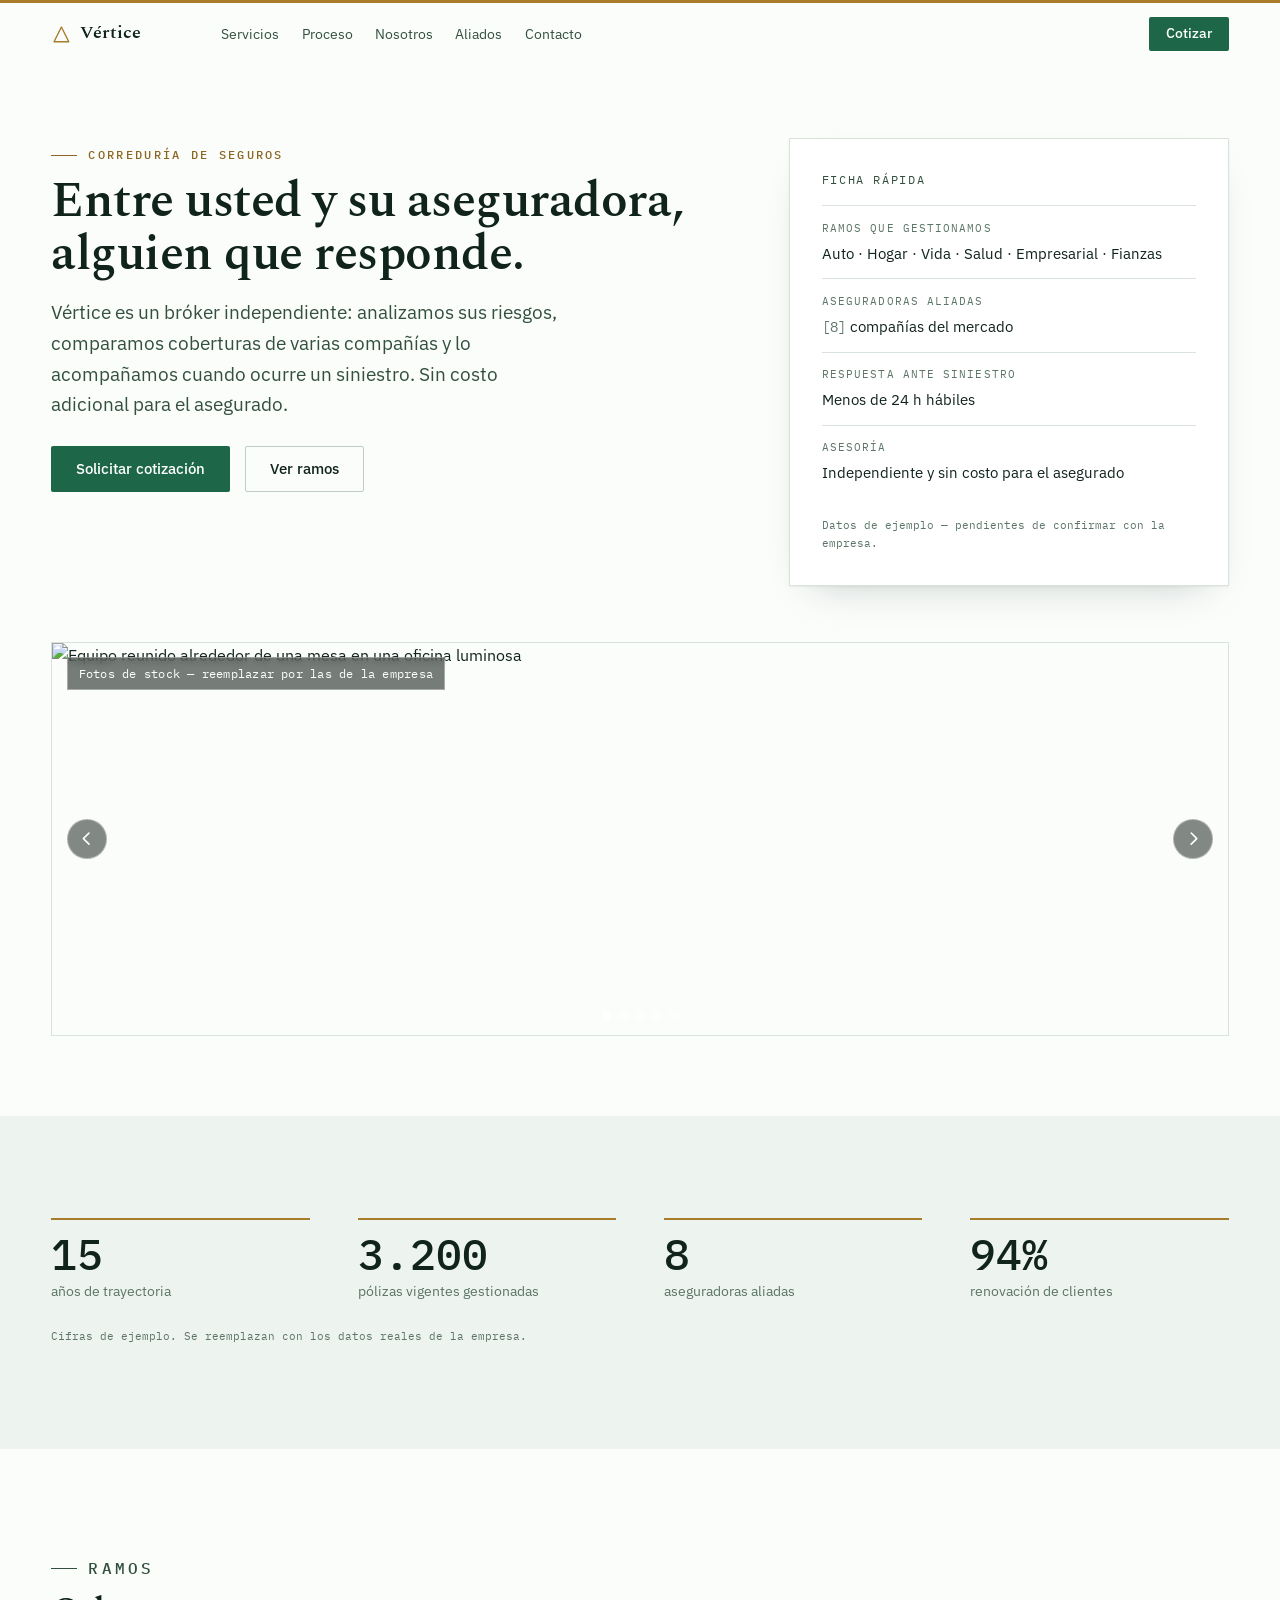
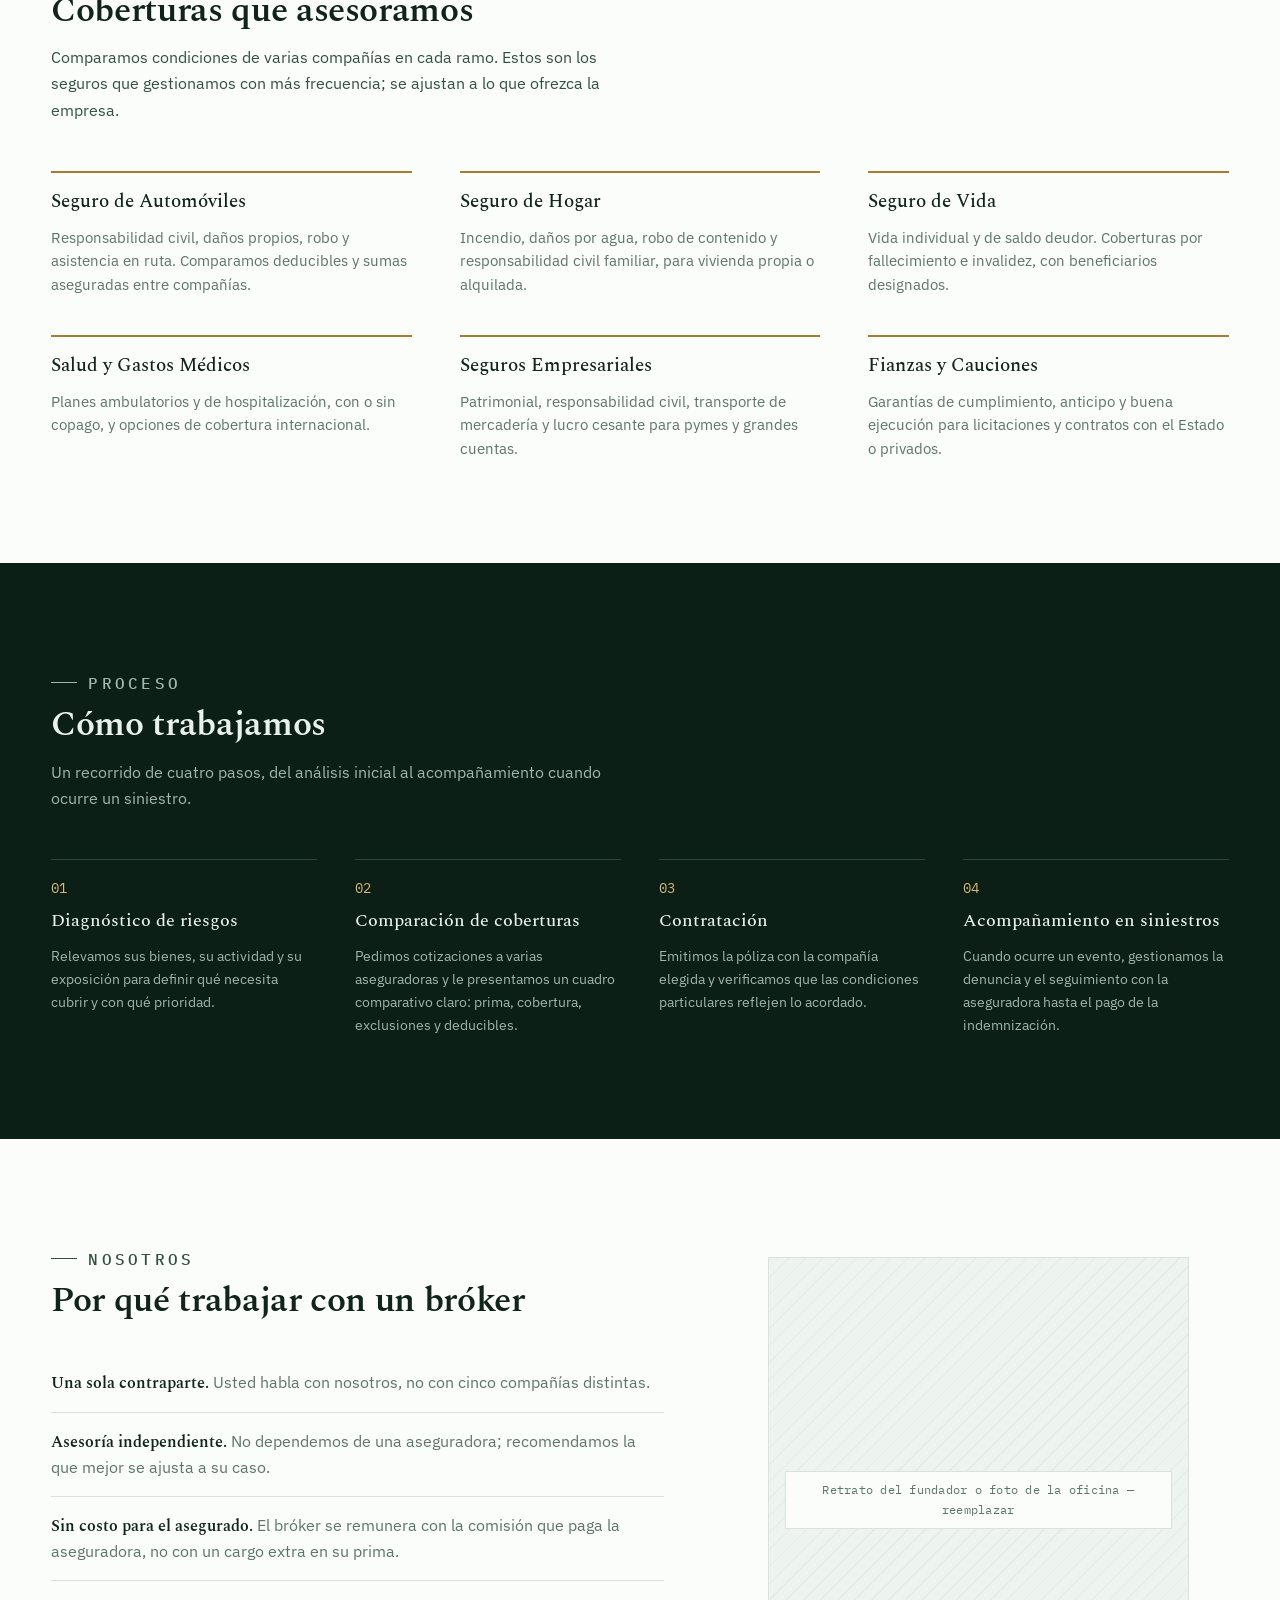
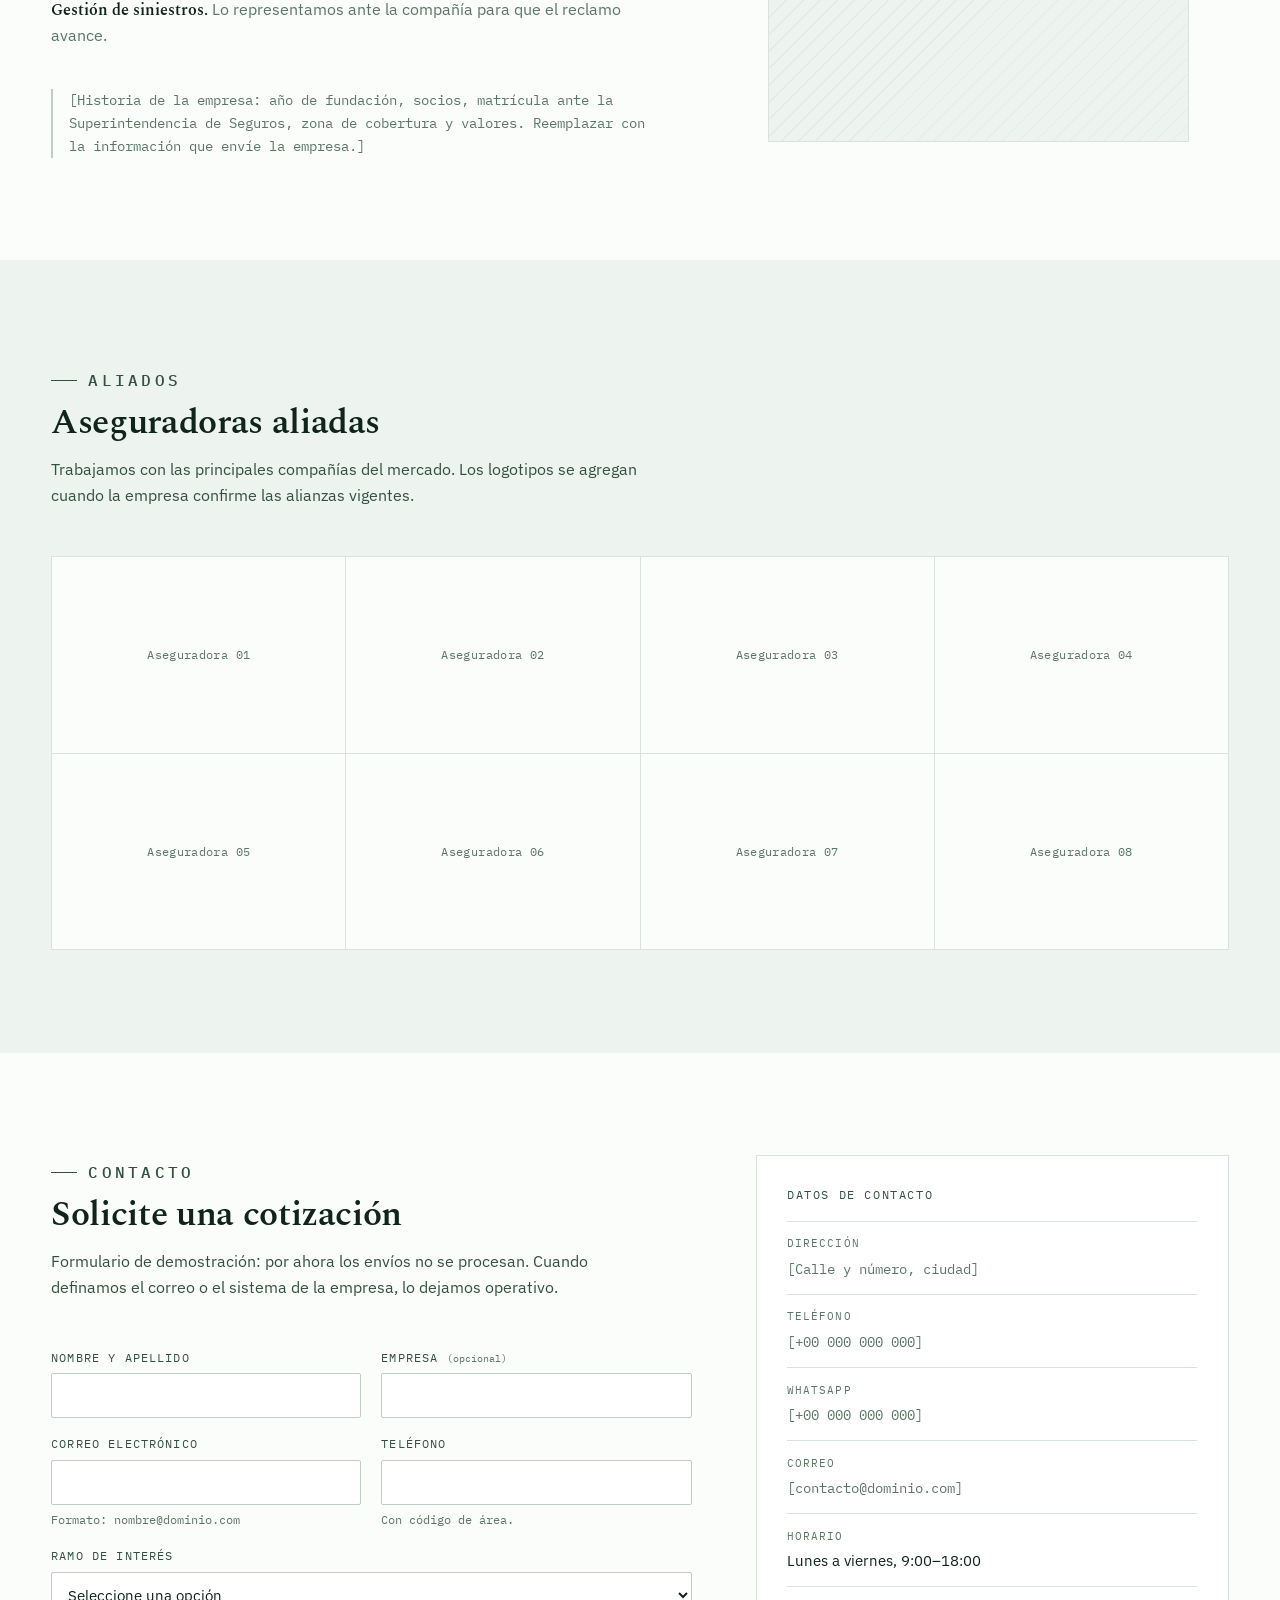
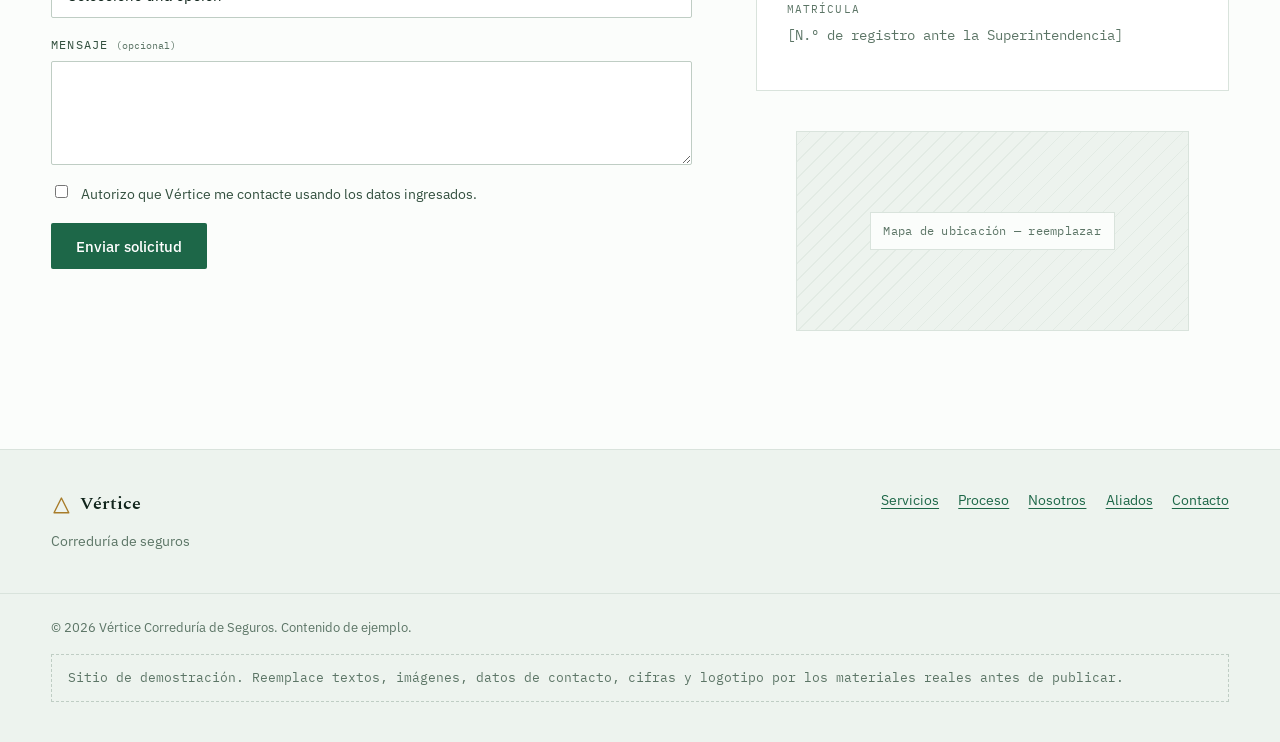
==== commit f582bfee: "Quitar botón de modo claro/oscuro y agregar carrusel de fotos en el hero Co-Authored-By: Claude Sonn" ====
--- a/index.html
+++ b/index.html
@@ -50,7 +50,7 @@
   }
 
   @media (prefers-color-scheme: dark) {
-    :root:not([data-theme="light"]) {
+    :root {
       --paper: #0A1611;
       --surface: #0F1E17;
       --surface-2: #13251C;
@@ -73,28 +73,6 @@
     }
   }
 
-  :root[data-theme="dark"] {
-    --paper: #0A1611;
-    --surface: #0F1E17;
-    --surface-2: #13251C;
-    --ink: #E8F0EA;
-    --ink-soft: #C1D4C8;
-    --muted: #8DA697;
-    --line: #21322A;
-    --line-strong: #2E4438;
-    --brand: #5FB98A;
-    --brand-strong: #7FCBA1;
-    --brand-contrast: #07140E;
-    --accent: #D8B673;
-    --accent-soft: #C7A45E;
-    --focus: #5FB98A;
-    --ok: #5CC08C;
-    --ok-bg: #122A1C;
-    --err: #E98A82;
-    --err-bg: #2B1613;
-    --shadow: 0 1px 2px rgb(0 0 0 / 0.3), 0 20px 44px -24px rgb(0 0 0 / 0.6);
-  }
-
   * { box-sizing: border-box; }
 
   html {
@@ -196,19 +174,6 @@
 
   .header__actions { margin-inline-start: auto; display: flex; align-items: center; gap: 0.7rem; }
 
-  .theme-toggle {
-    display: grid; place-items: center;
-    width: 2.3rem; height: 2.3rem;
-    border: 1px solid var(--line-strong); background: transparent;
-    border-radius: 2px; color: var(--ink-soft); cursor: pointer;
-  }
-  .theme-toggle:hover { border-color: var(--accent); color: var(--ink); }
-  .theme-toggle:focus-visible { outline: 2px solid var(--focus); outline-offset: 2px; }
-  .theme-toggle svg { width: 1.1rem; height: 1.1rem; }
-  .theme-toggle .icon-sun { display: none; }
-  .theme-toggle[data-mode="dark"] .icon-sun { display: block; }
-  .theme-toggle[data-mode="dark"] .icon-moon { display: none; }
-
   /* Mobile navigation --------------------------------------------------- */
   .nav-toggle {
     display: none; place-items: center;
@@ -236,7 +201,7 @@
     .nav { display: none; }
     .nav-toggle { display: grid; }
     .mobile-nav:not([hidden]) { display: block; }
-    .theme-toggle, .nav-toggle { width: 2.6rem; height: 2.6rem; }
+    .nav-toggle { width: 2.6rem; height: 2.6rem; }
     .header__actions .btn--sm { display: none; }
   }
 
@@ -322,15 +287,65 @@
     background: var(--paper); border: 1px solid var(--line);
     padding: 0.5rem 0.8rem; letter-spacing: 0.02em; text-align: center;
   }
-  .photo--band { aspect-ratio: 21 / 7; margin-top: clamp(2rem, 5vw, 3.5rem); }
   .nosotros__photo { aspect-ratio: 4 / 5; }
   @media (max-width: 860px) {
-    .photo--band { aspect-ratio: 16 / 9; }
     .nosotros__photo { aspect-ratio: 16 / 10; }
   }
   @media (min-width: 861px) {
     .nosotros__photo { aspect-ratio: auto; align-self: stretch; }
   }
+
+  /* Carousel (hero: oficina y equipo) --------------------------------- */
+  .carousel {
+    position: relative; border: 1px solid var(--line);
+    margin-top: clamp(2rem, 5vw, 3.5rem); overflow: hidden;
+  }
+  .carousel__track {
+    display: flex; list-style: none; margin: 0; padding: 0;
+    aspect-ratio: 21 / 7; overflow-x: auto; scroll-snap-type: x mandatory;
+    scrollbar-width: none; -ms-overflow-style: none; scroll-behavior: smooth;
+  }
+  .carousel__track::-webkit-scrollbar { display: none; }
+  .carousel__slide { flex: 0 0 100%; scroll-snap-align: start; }
+  .carousel__slide img { width: 100%; height: 100%; object-fit: cover; }
+  @media (max-width: 860px) {
+    .carousel__track { aspect-ratio: 16 / 9; }
+  }
+
+  .carousel__badge {
+    position: absolute; top: 0.9rem; left: 0.9rem;
+    font-family: var(--font-mono); font-size: 0.72rem; letter-spacing: 0.02em;
+    color: #fff; background: rgb(10 20 15 / 0.55); backdrop-filter: blur(4px);
+    padding: 0.4rem 0.7rem; border: 1px solid rgb(255 255 255 / 0.35);
+  }
+
+  .carousel__btn {
+    position: absolute; top: 50%; translate: 0 -50%;
+    width: 2.5rem; height: 2.5rem; display: grid; place-items: center;
+    border: 1px solid rgb(255 255 255 / 0.35); border-radius: 999px;
+    background: rgb(10 20 15 / 0.5); backdrop-filter: blur(4px);
+    color: #fff; cursor: pointer;
+  }
+  .carousel__btn svg { width: 1.2rem; height: 1.2rem; }
+  .carousel__btn:hover { background: rgb(10 20 15 / 0.75); }
+  .carousel__btn:focus-visible { outline: 2px solid #fff; outline-offset: 2px; }
+  .carousel__btn--prev { left: 0.9rem; }
+  .carousel__btn--next { right: 0.9rem; }
+  @media (max-width: 560px) {
+    .carousel__btn { width: 2.2rem; height: 2.2rem; }
+  }
+
+  .carousel__dots {
+    position: absolute; bottom: 0.9rem; left: 50%; translate: -50% 0;
+    display: flex; gap: 0.5rem;
+  }
+  .carousel__dot {
+    width: 0.55rem; height: 0.55rem; padding: 0; border-radius: 999px;
+    border: 1px solid rgb(255 255 255 / 0.7); background: rgb(255 255 255 / 0.35);
+    cursor: pointer;
+  }
+  .carousel__dot[aria-current="true"] { background: #fff; }
+  .carousel__dot:focus-visible { outline: 2px solid #fff; outline-offset: 2px; }
 
   /* Section head --------------------------------------------------------- */
   .section__head { max-width: 60ch; margin-bottom: clamp(2rem, 4vw, 3rem); }
@@ -574,15 +589,6 @@
       <a href="#contacto">Contacto</a>
     </nav>
     <div class="header__actions">
-      <button class="theme-toggle" type="button" id="themeToggle" aria-label="Cambiar tema">
-        <svg class="icon-moon" viewBox="0 0 24 24" aria-hidden="true">
-          <path d="M12 3a9 9 0 1 0 9 9c0-.46-.04-.92-.11-1.36a5.4 5.4 0 0 1-7.53-7.53C12.92 3.04 12.46 3 12 3Z" fill="currentColor"/>
-        </svg>
-        <svg class="icon-sun" viewBox="0 0 24 24" aria-hidden="true" fill="none" stroke="currentColor" stroke-width="1.6" stroke-linecap="round">
-          <circle cx="12" cy="12" r="4"/>
-          <path d="M12 2v2M12 20v2M4 12H2M22 12h-2M5 5l1.5 1.5M17.5 17.5 19 19M19 5l-1.5 1.5M6.5 17.5 5 19"/>
-        </svg>
-      </button>
       <a class="btn btn--primary btn--sm" href="#contacto">Cotizar</a>
       <button class="nav-toggle" type="button" id="navToggle" aria-expanded="false" aria-controls="mobileNav" aria-label="Abrir menú">
         <svg class="icon-burger" viewBox="0 0 24 24" aria-hidden="true" fill="none" stroke="currentColor" stroke-width="1.7" stroke-linecap="round">
@@ -649,9 +655,39 @@
     </div>
 
     <div class="wrap">
-      <figure class="photo photo--band" data-reveal-self>
-        <span class="photo__label">Fotografía del equipo u oficina — reemplazar</span>
-      </figure>
+      <div class="carousel" data-carousel role="region" aria-roledescription="carrusel" aria-label="Fotos de la oficina y el equipo" data-reveal-self>
+        <ul class="carousel__track">
+          <li class="carousel__slide">
+            <img src="https://images.unsplash.com/photo-1521737604893-d14cc237f11d?auto=format&amp;fit=crop&amp;w=1600&amp;q=68" alt="Equipo reunido alrededor de una mesa en una oficina luminosa" loading="eager">
+          </li>
+          <li class="carousel__slide">
+            <img src="https://images.unsplash.com/photo-1552664730-d307ca884978?auto=format&amp;fit=crop&amp;w=1600&amp;q=68" alt="Equipo en una sesión de trabajo frente a un pizarrón con notas" loading="lazy">
+          </li>
+          <li class="carousel__slide">
+            <img src="https://images.unsplash.com/photo-1556761175-b413da4baf72?auto=format&amp;fit=crop&amp;w=1600&amp;q=68" alt="Colaboradores conversando en sus puestos de trabajo en una oficina moderna" loading="lazy">
+          </li>
+          <li class="carousel__slide">
+            <img src="https://images.unsplash.com/photo-1600880292203-757bb62b4baf?auto=format&amp;fit=crop&amp;w=1600&amp;q=68" alt="Dos profesionales chocando las manos tras cerrar un acuerdo" loading="lazy">
+          </li>
+          <li class="carousel__slide">
+            <img src="https://images.unsplash.com/photo-1600880292089-90a7e086ee0c?auto=format&amp;fit=crop&amp;w=1600&amp;q=68" alt="Manos entrelazadas de un equipo en señal de compromiso" loading="lazy">
+          </li>
+        </ul>
+        <span class="carousel__badge">Fotos de stock — reemplazar por las de la empresa</span>
+        <button class="carousel__btn carousel__btn--prev" type="button" aria-label="Foto anterior">
+          <svg viewBox="0 0 24 24" aria-hidden="true" fill="none" stroke="currentColor" stroke-width="2" stroke-linecap="round" stroke-linejoin="round"><path d="M15 5l-7 7 7 7"/></svg>
+        </button>
+        <button class="carousel__btn carousel__btn--next" type="button" aria-label="Foto siguiente">
+          <svg viewBox="0 0 24 24" aria-hidden="true" fill="none" stroke="currentColor" stroke-width="2" stroke-linecap="round" stroke-linejoin="round"><path d="M9 5l7 7-7 7"/></svg>
+        </button>
+        <div class="carousel__dots">
+          <button class="carousel__dot" type="button" aria-label="Ir a la foto 1" aria-current="true"></button>
+          <button class="carousel__dot" type="button" aria-label="Ir a la foto 2" aria-current="false"></button>
+          <button class="carousel__dot" type="button" aria-label="Ir a la foto 3" aria-current="false"></button>
+          <button class="carousel__dot" type="button" aria-label="Ir a la foto 4" aria-current="false"></button>
+          <button class="carousel__dot" type="button" aria-label="Ir a la foto 5" aria-current="false"></button>
+        </div>
+      </div>
     </div>
   </section>
 
@@ -893,31 +929,6 @@
     root.classList.add('js');
     root.lang = 'es';
 
-    /* Theme toggle ------------------------------------------------------- */
-    var toggle = document.getElementById('themeToggle');
-    function stored() {
-      try { return localStorage.getItem('vertice-theme'); } catch (e) { return null; }
-    }
-    var saved = stored();
-    if (saved === 'light' || saved === 'dark') root.setAttribute('data-theme', saved);
-
-    function currentTheme() {
-      return root.getAttribute('data-theme') ||
-        (window.matchMedia('(prefers-color-scheme: dark)').matches ? 'dark' : 'light');
-    }
-    function syncToggle() {
-      var isDark = currentTheme() === 'dark';
-      toggle.dataset.mode = isDark ? 'dark' : 'light';
-      toggle.setAttribute('aria-label', isDark ? 'Cambiar a tema claro' : 'Cambiar a tema oscuro');
-    }
-    syncToggle();
-    toggle.addEventListener('click', function () {
-      var next = currentTheme() === 'dark' ? 'light' : 'dark';
-      root.setAttribute('data-theme', next);
-      try { localStorage.setItem('vertice-theme', next); } catch (e) {}
-      syncToggle();
-    });
-
     /* Mobile menu -------------------------------------------------------- */
     var navToggle = document.getElementById('navToggle');
     var mobileNav = document.getElementById('mobileNav');
@@ -943,6 +954,62 @@
       if (window.innerWidth > 720) closeMobileNav();
     });
 
+    /* Carousel ----------------------------------------------------------- */
+    function initCarousel(root) {
+      var track = root.querySelector('.carousel__track');
+      var slides = root.querySelectorAll('.carousel__slide');
+      var prevBtn = root.querySelector('.carousel__btn--prev');
+      var nextBtn = root.querySelector('.carousel__btn--next');
+      var dots = root.querySelectorAll('.carousel__dot');
+      var count = slides.length;
+      var index = 0;
+      var timer = null;
+      var reduceMotion = window.matchMedia('(prefers-reduced-motion: reduce)').matches;
+
+      function updateDots() {
+        dots.forEach(function (d, i) { d.setAttribute('aria-current', i === index ? 'true' : 'false'); });
+      }
+      function goTo(i, smooth) {
+        index = (i + count) % count;
+        track.scrollTo({ left: track.clientWidth * index, behavior: smooth === false ? 'auto' : 'smooth' });
+        updateDots();
+      }
+      function next() { goTo(index + 1); }
+      function prev() { goTo(index - 1); }
+      function stop() { if (timer) { clearInterval(timer); timer = null; } }
+      function start() { if (!reduceMotion && count > 1) timer = setInterval(next, 5000); }
+      function restart() { stop(); start(); }
+
+      prevBtn.addEventListener('click', function () { prev(); restart(); });
+      nextBtn.addEventListener('click', function () { next(); restart(); });
+      dots.forEach(function (d, i) {
+        d.addEventListener('click', function () { goTo(i); restart(); });
+      });
+
+      function syncFromScroll() {
+        var i = Math.round(track.scrollLeft / track.clientWidth);
+        if (i !== index) { index = i; updateDots(); }
+      }
+      if ('onscrollend' in window) {
+        track.addEventListener('scrollend', syncFromScroll);
+      } else {
+        var scrollTimer;
+        track.addEventListener('scroll', function () {
+          clearTimeout(scrollTimer);
+          scrollTimer = setTimeout(syncFromScroll, 150);
+        }, { passive: true });
+      }
+
+      root.addEventListener('mouseenter', stop);
+      root.addEventListener('mouseleave', start);
+      root.addEventListener('focusin', stop);
+      root.addEventListener('focusout', start);
+      window.addEventListener('resize', function () { goTo(index, false); });
+
+      start();
+    }
+    Array.prototype.forEach.call(document.querySelectorAll('[data-carousel]'), initCarousel);
+
     /* Sticky header state --------------------------------------------- */
     var header = document.querySelector('.site-header');
     var ticking = false;
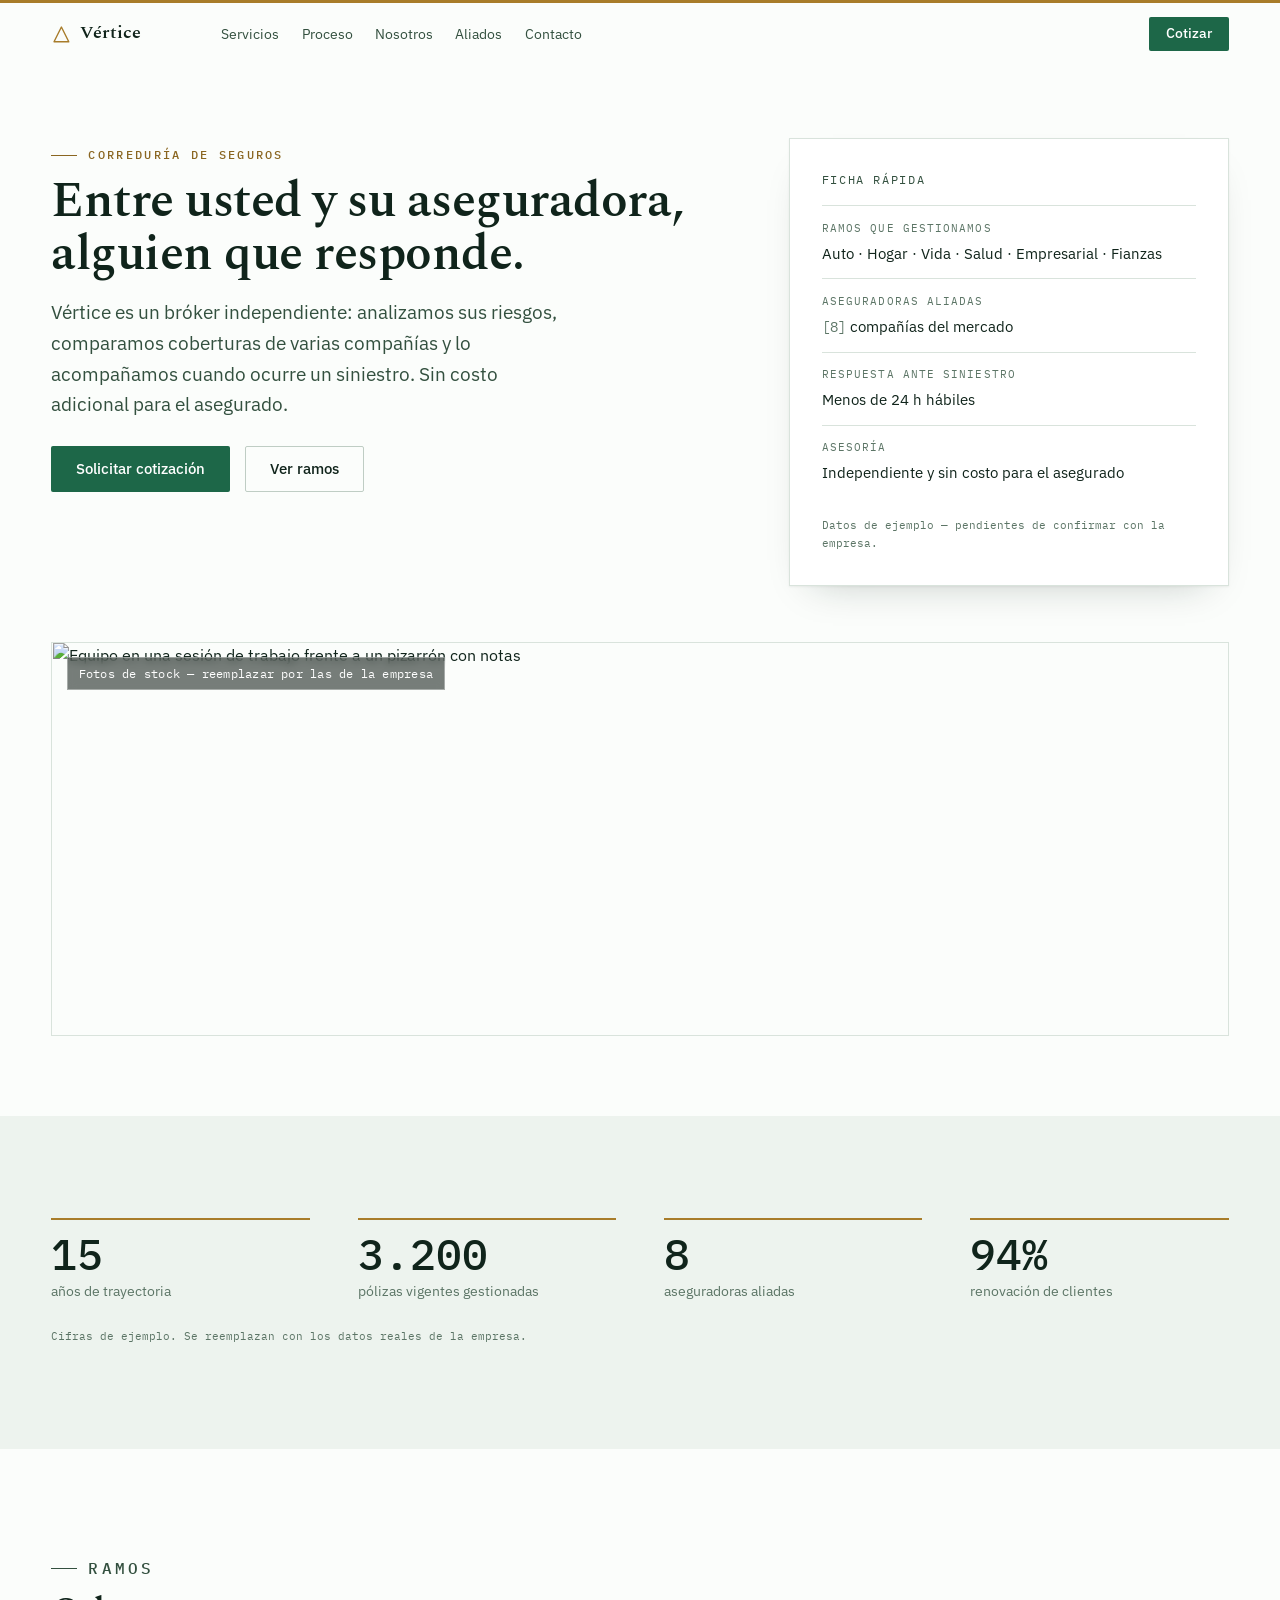
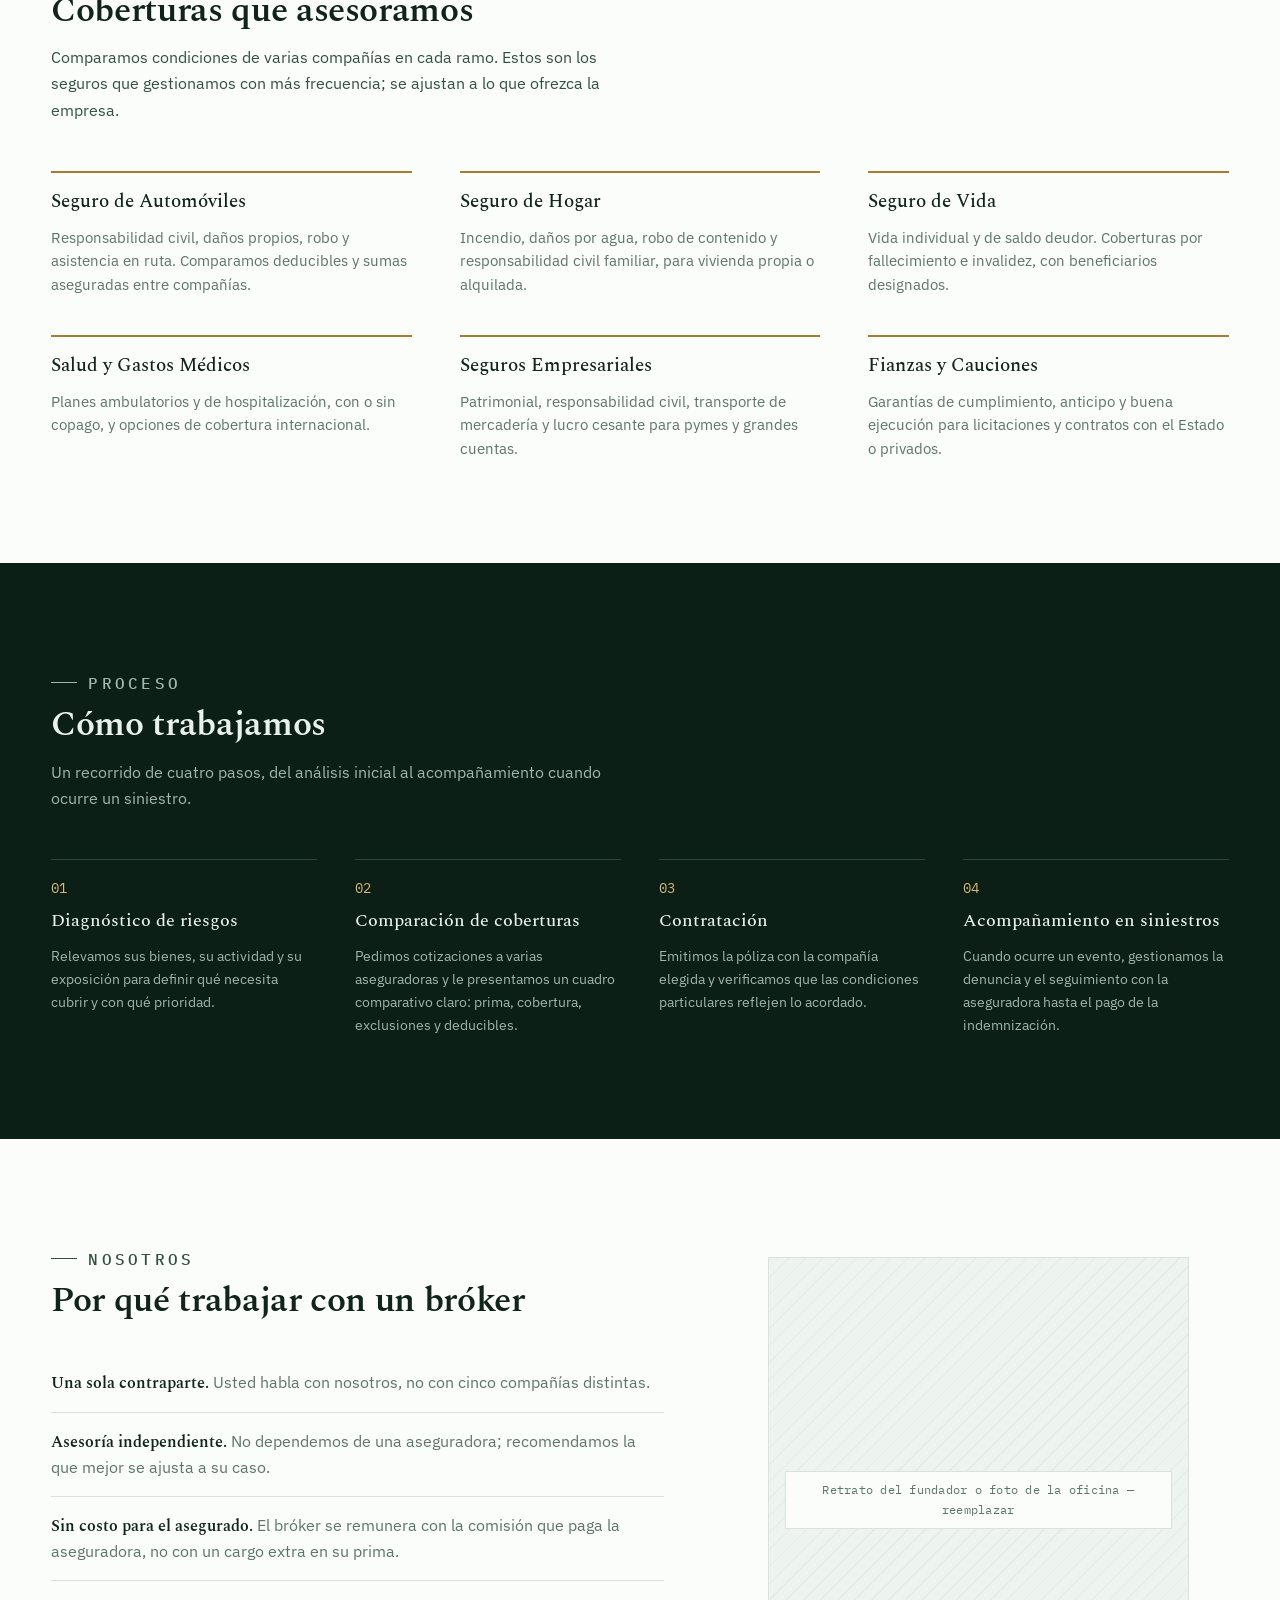
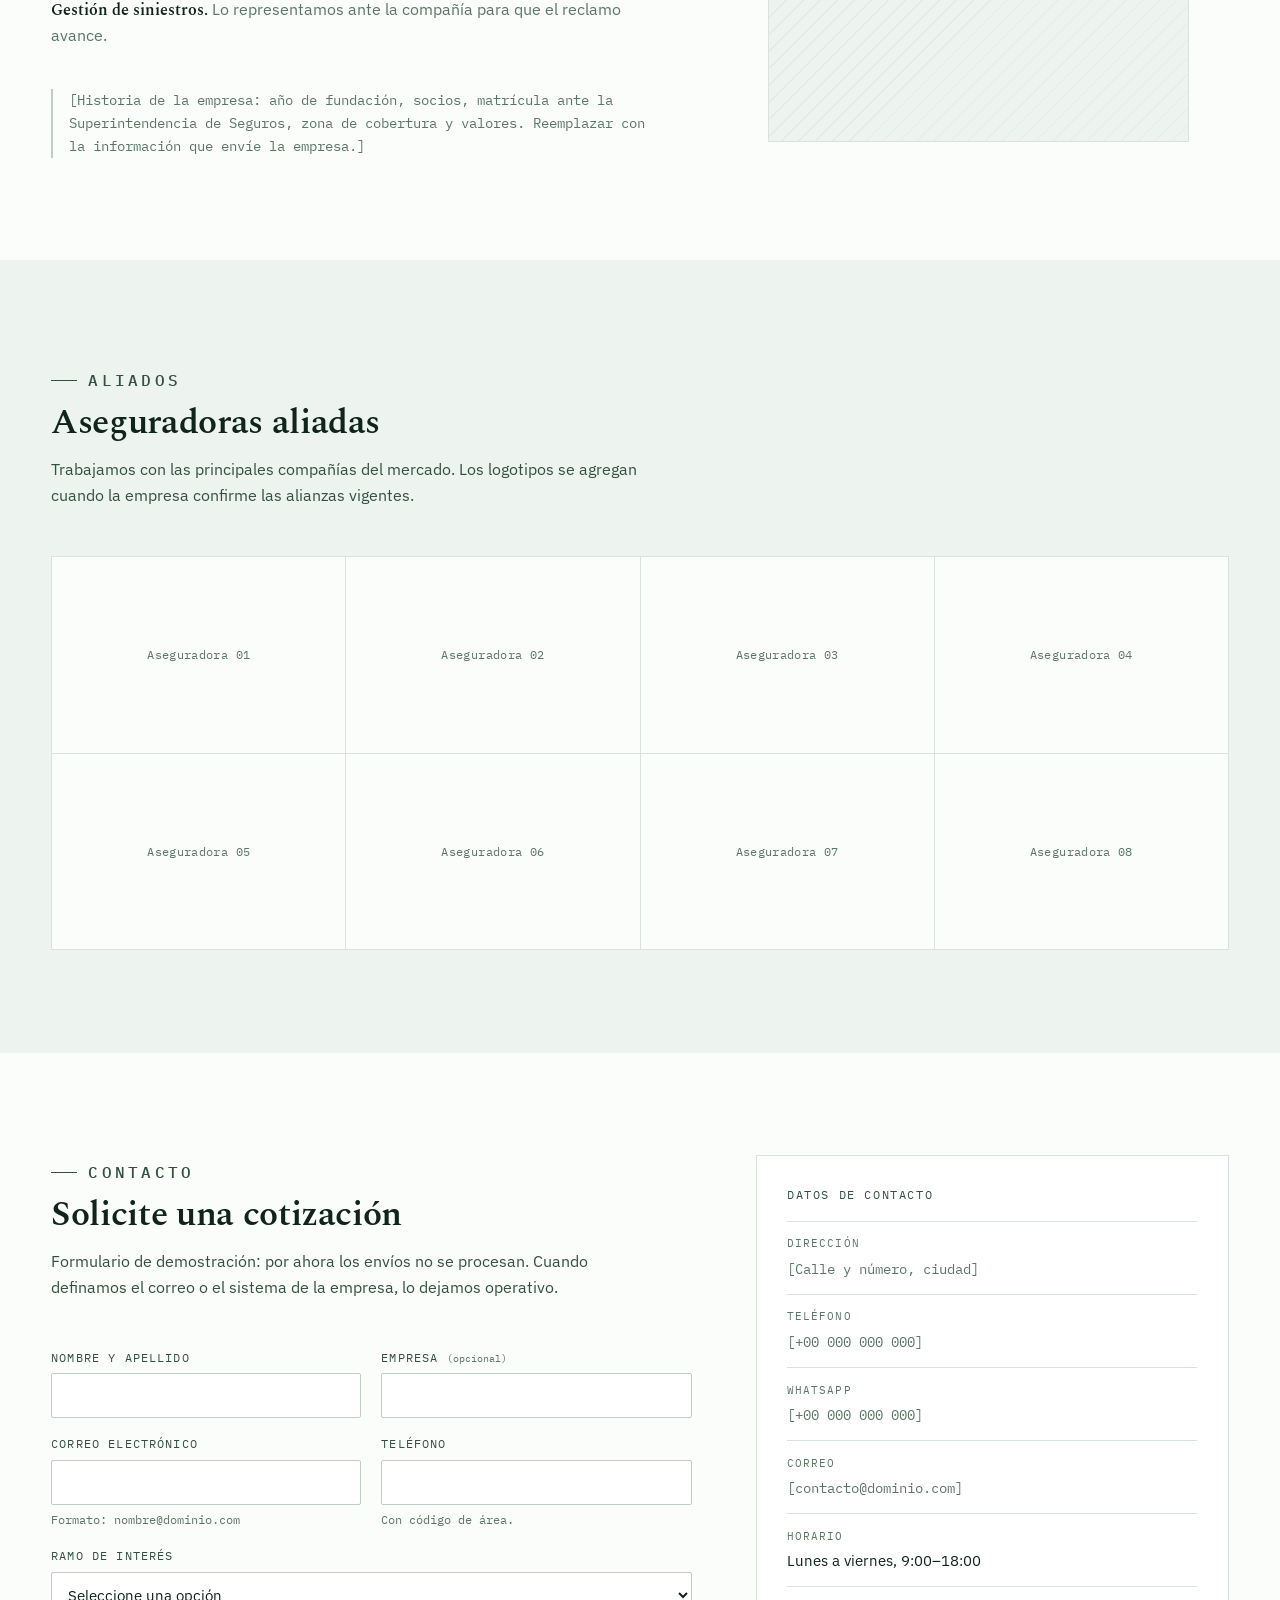
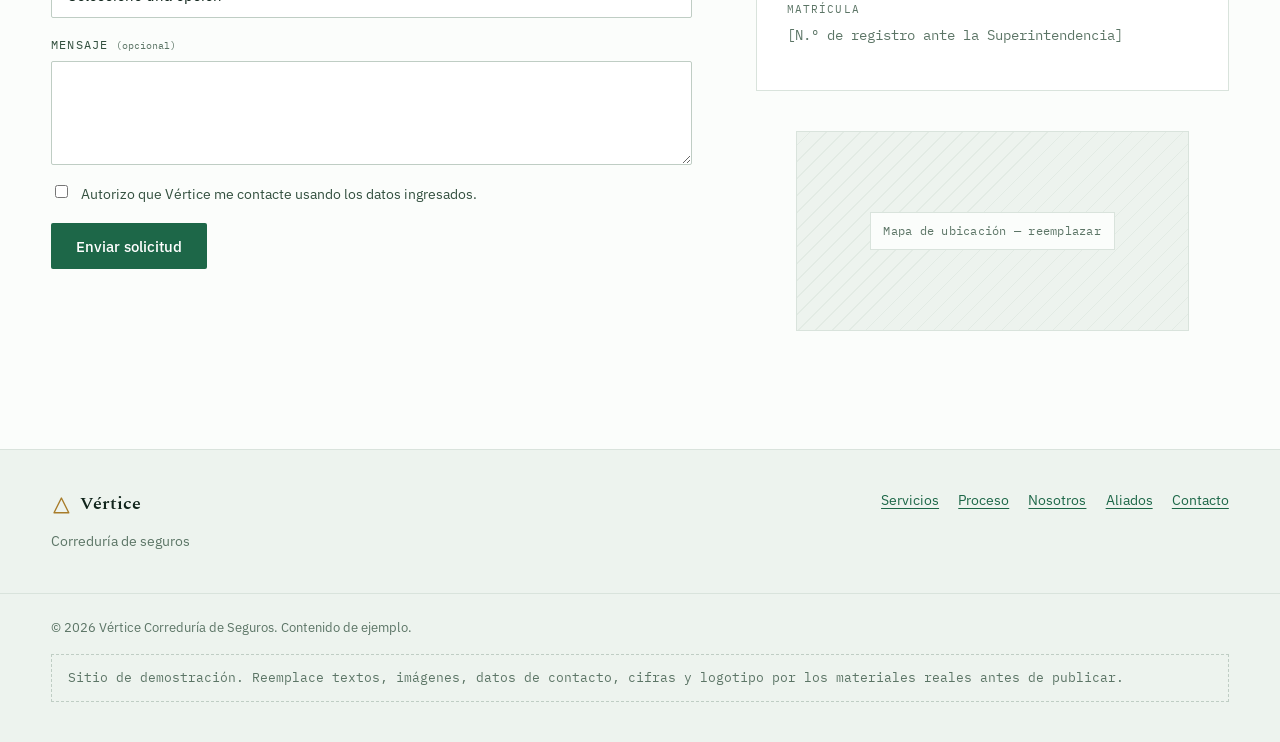
==== commit 103df793: "Carrusel: solo auto-avance cada 2s, sin botones ni puntos visibles Co-Authored-By: Claude Sonnet 5 <" ====
--- a/index.html
+++ b/index.html
@@ -319,33 +319,6 @@
     padding: 0.4rem 0.7rem; border: 1px solid rgb(255 255 255 / 0.35);
   }
 
-  .carousel__btn {
-    position: absolute; top: 50%; translate: 0 -50%;
-    width: 2.5rem; height: 2.5rem; display: grid; place-items: center;
-    border: 1px solid rgb(255 255 255 / 0.35); border-radius: 999px;
-    background: rgb(10 20 15 / 0.5); backdrop-filter: blur(4px);
-    color: #fff; cursor: pointer;
-  }
-  .carousel__btn svg { width: 1.2rem; height: 1.2rem; }
-  .carousel__btn:hover { background: rgb(10 20 15 / 0.75); }
-  .carousel__btn:focus-visible { outline: 2px solid #fff; outline-offset: 2px; }
-  .carousel__btn--prev { left: 0.9rem; }
-  .carousel__btn--next { right: 0.9rem; }
-  @media (max-width: 560px) {
-    .carousel__btn { width: 2.2rem; height: 2.2rem; }
-  }
-
-  .carousel__dots {
-    position: absolute; bottom: 0.9rem; left: 50%; translate: -50% 0;
-    display: flex; gap: 0.5rem;
-  }
-  .carousel__dot {
-    width: 0.55rem; height: 0.55rem; padding: 0; border-radius: 999px;
-    border: 1px solid rgb(255 255 255 / 0.7); background: rgb(255 255 255 / 0.35);
-    cursor: pointer;
-  }
-  .carousel__dot[aria-current="true"] { background: #fff; }
-  .carousel__dot:focus-visible { outline: 2px solid #fff; outline-offset: 2px; }
 
   /* Section head --------------------------------------------------------- */
   .section__head { max-width: 60ch; margin-bottom: clamp(2rem, 4vw, 3rem); }
@@ -674,19 +647,6 @@
           </li>
         </ul>
         <span class="carousel__badge">Fotos de stock — reemplazar por las de la empresa</span>
-        <button class="carousel__btn carousel__btn--prev" type="button" aria-label="Foto anterior">
-          <svg viewBox="0 0 24 24" aria-hidden="true" fill="none" stroke="currentColor" stroke-width="2" stroke-linecap="round" stroke-linejoin="round"><path d="M15 5l-7 7 7 7"/></svg>
-        </button>
-        <button class="carousel__btn carousel__btn--next" type="button" aria-label="Foto siguiente">
-          <svg viewBox="0 0 24 24" aria-hidden="true" fill="none" stroke="currentColor" stroke-width="2" stroke-linecap="round" stroke-linejoin="round"><path d="M9 5l7 7-7 7"/></svg>
-        </button>
-        <div class="carousel__dots">
-          <button class="carousel__dot" type="button" aria-label="Ir a la foto 1" aria-current="true"></button>
-          <button class="carousel__dot" type="button" aria-label="Ir a la foto 2" aria-current="false"></button>
-          <button class="carousel__dot" type="button" aria-label="Ir a la foto 3" aria-current="false"></button>
-          <button class="carousel__dot" type="button" aria-label="Ir a la foto 4" aria-current="false"></button>
-          <button class="carousel__dot" type="button" aria-label="Ir a la foto 5" aria-current="false"></button>
-        </div>
       </div>
     </div>
   </section>
@@ -954,41 +914,28 @@
       if (window.innerWidth > 720) closeMobileNav();
     });
 
-    /* Carousel ----------------------------------------------------------- */
+    /* Carousel: se mueve solo, sin controles visibles ------------------- */
     function initCarousel(root) {
       var track = root.querySelector('.carousel__track');
-      var slides = root.querySelectorAll('.carousel__slide');
-      var prevBtn = root.querySelector('.carousel__btn--prev');
-      var nextBtn = root.querySelector('.carousel__btn--next');
-      var dots = root.querySelectorAll('.carousel__dot');
-      var count = slides.length;
+      var count = root.querySelectorAll('.carousel__slide').length;
       var index = 0;
       var timer = null;
+      // Con el movimiento reducido preferido igual avanzamos (no hay botones
+      // para hacerlo a mano), pero sin animación: salto directo entre fotos.
       var reduceMotion = window.matchMedia('(prefers-reduced-motion: reduce)').matches;
 
-      function updateDots() {
-        dots.forEach(function (d, i) { d.setAttribute('aria-current', i === index ? 'true' : 'false'); });
-      }
       function goTo(i, smooth) {
         index = (i + count) % count;
         track.scrollTo({ left: track.clientWidth * index, behavior: smooth === false ? 'auto' : 'smooth' });
-        updateDots();
       }
-      function next() { goTo(index + 1); }
-      function prev() { goTo(index - 1); }
+      function next() { goTo(index + 1, !reduceMotion); }
       function stop() { if (timer) { clearInterval(timer); timer = null; } }
-      function start() { if (!reduceMotion && count > 1) timer = setInterval(next, 5000); }
-      function restart() { stop(); start(); }
-
-      prevBtn.addEventListener('click', function () { prev(); restart(); });
-      nextBtn.addEventListener('click', function () { next(); restart(); });
-      dots.forEach(function (d, i) {
-        d.addEventListener('click', function () { goTo(i); restart(); });
-      });
-
+      function start() { if (count > 1) timer = setInterval(next, 2000); }
+
+      // Si el navegador reporta que la posición real del scroll quedó
+      // desalineada (p. ej. el usuario deslizó con el dedo), la retomamos.
       function syncFromScroll() {
-        var i = Math.round(track.scrollLeft / track.clientWidth);
-        if (i !== index) { index = i; updateDots(); }
+        index = Math.round(track.scrollLeft / track.clientWidth);
       }
       if ('onscrollend' in window) {
         track.addEventListener('scrollend', syncFromScroll);
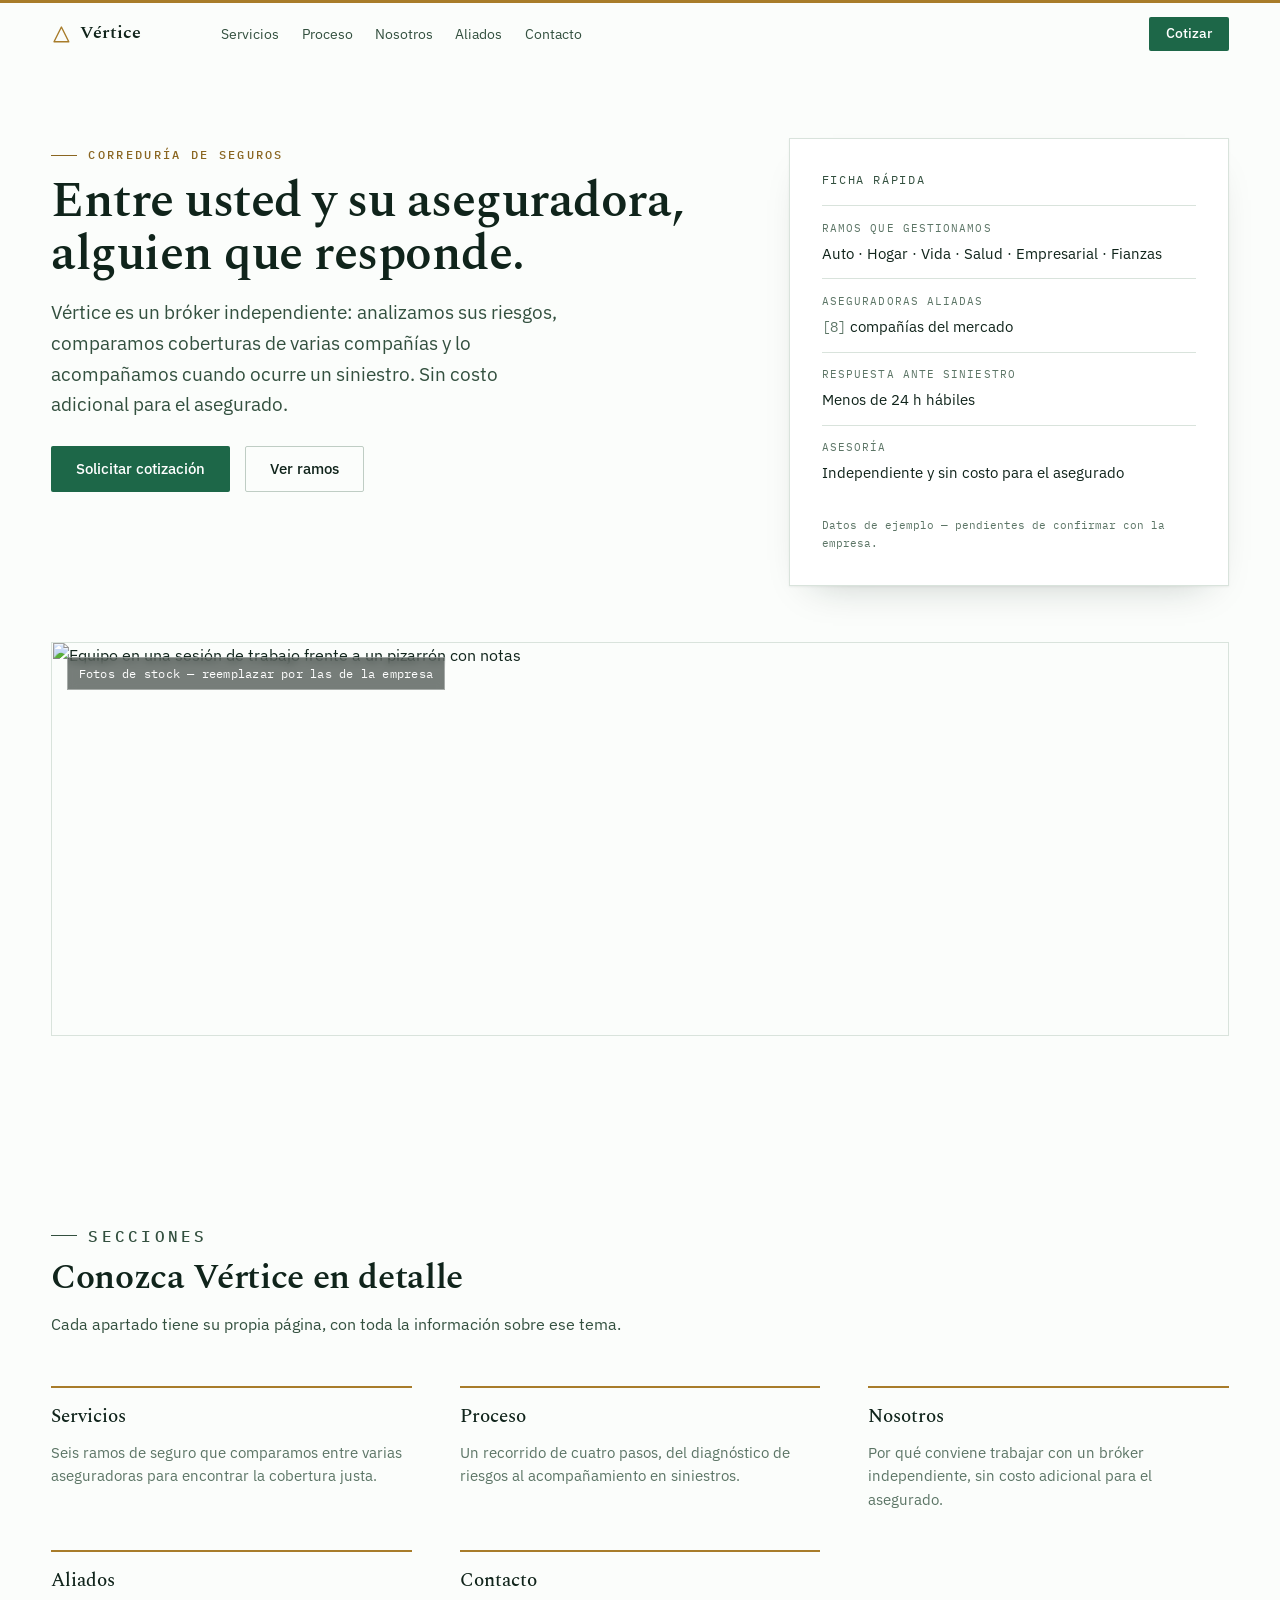
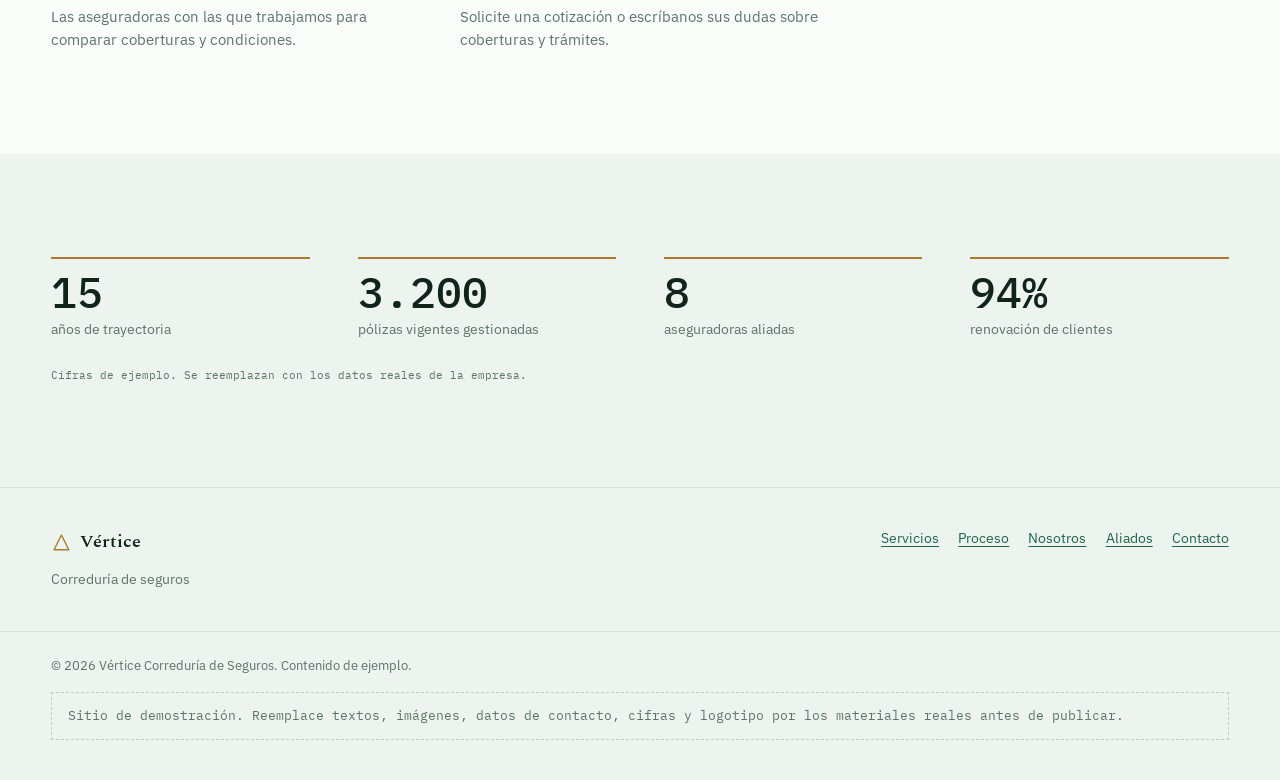
==== commit 9d491100: "Separar Servicios, Proceso, Nosotros, Aliados y Contacto en páginas propias Cada sección deja de ser" ====
--- a/index.html
+++ b/index.html
@@ -9,538 +9,7 @@
 <link rel="preconnect" href="https://fonts.googleapis.com">
 <link rel="preconnect" href="https://fonts.gstatic.com" crossorigin>
 <link rel="stylesheet" href="https://fonts.googleapis.com/css2?family=IBM+Plex+Mono:wght@400;500&family=IBM+Plex+Sans:wght@400;500;600&family=Spectral:wght@400;500;600&display=swap">
-
-<style>
-  :root {
-    --font-sans: "IBM Plex Sans", system-ui, -apple-system, "Segoe UI", Roboto, Helvetica, Arial, sans-serif;
-    --font-serif: "Spectral", Georgia, "Times New Roman", serif;
-    --font-mono: "IBM Plex Mono", ui-monospace, SFMono-Regular, Menlo, Consolas, monospace;
-
-    --paper: #FBFDFB;
-    --surface: #FFFFFF;
-    --surface-2: #EDF3EE;
-    --ink: #10241B;
-    --ink-soft: #33503F;
-    --muted: #5C7566;
-    --line: #D9E3DC;
-    --line-strong: #BFCDC4;
-    --brand: #1D6748;
-    --brand-strong: #154E37;
-    --brand-contrast: #FFFFFF;
-    --accent: #A87C2A;
-    --accent-soft: #8A6621;
-    --focus: #1D6748;
-    --ok: #1C7A4B;
-    --ok-bg: #E8F2EC;
-    --err: #B22A20;
-    --err-bg: #FBECEA;
-
-    --panel-ink: #0C1F17;
-    --panel-ink-text: #E9F1EB;
-    --panel-ink-muted: #9FB8A9;
-    --panel-ink-line: #294A3A;
-    --panel-ink-accent: #D8B673;
-
-    --shadow: 0 1px 2px rgb(16 36 27 / 0.06), 0 18px 40px -24px rgb(16 36 27 / 0.28);
-
-    --fs-h1: clamp(2.1rem, 1.5rem + 2.8vw, 3.05rem);
-    --fs-h2: clamp(1.6rem, 1.2rem + 1.7vw, 2.2rem);
-    --fs-lead: clamp(1.05rem, 1rem + 0.4vw, 1.2rem);
-    --fs-cifra: clamp(1.9rem, 1.4rem + 2.2vw, 2.7rem);
-  }
-
-  @media (prefers-color-scheme: dark) {
-    :root {
-      --paper: #0A1611;
-      --surface: #0F1E17;
-      --surface-2: #13251C;
-      --ink: #E8F0EA;
-      --ink-soft: #C1D4C8;
-      --muted: #8DA697;
-      --line: #21322A;
-      --line-strong: #2E4438;
-      --brand: #5FB98A;
-      --brand-strong: #7FCBA1;
-      --brand-contrast: #07140E;
-      --accent: #D8B673;
-      --accent-soft: #C7A45E;
-      --focus: #5FB98A;
-      --ok: #5CC08C;
-      --ok-bg: #122A1C;
-      --err: #E98A82;
-      --err-bg: #2B1613;
-      --shadow: 0 1px 2px rgb(0 0 0 / 0.3), 0 20px 44px -24px rgb(0 0 0 / 0.6);
-    }
-  }
-
-  * { box-sizing: border-box; }
-
-  html {
-    scroll-behavior: smooth;
-    scroll-padding-top: 5.5rem;
-  }
-
-  body {
-    margin: 0;
-    background: var(--paper);
-    color: var(--ink);
-    font-family: var(--font-sans);
-    font-size: 1rem;
-    line-height: 1.6;
-    border-top: 3px solid var(--accent);
-    -webkit-font-smoothing: antialiased;
-  }
-
-  img { max-width: 100%; display: block; }
-  h1, h2, h3 { text-wrap: balance; }
-  ::selection { background: color-mix(in srgb, var(--brand) 24%, transparent); }
-
-  a { color: var(--brand); text-underline-offset: 3px; }
-
-  .wrap {
-    width: 100%;
-    max-width: 1720px;
-    margin-inline: auto;
-    padding-inline: clamp(1.25rem, 4vw, 4.5rem);
-  }
-
-  .section { padding-block: clamp(3.5rem, 8vw, 6.5rem); }
-  .band { background: var(--surface-2); }
-  .section--ink { background: var(--panel-ink); color: var(--panel-ink-text); }
-
-  .visually-hidden {
-    position: absolute; width: 1px; height: 1px;
-    margin: -1px; padding: 0; overflow: hidden;
-    clip: rect(0 0 0 0); white-space: nowrap; border: 0;
-  }
-
-  .skip {
-    position: absolute; left: 0.75rem; top: 0.75rem; z-index: 100;
-    background: var(--brand); color: #fff; text-decoration: none;
-    padding: 0.6rem 1rem; border-radius: 2px;
-    transform: translateY(-160%); transition: transform 0.2s ease;
-  }
-  .skip:focus { transform: translateY(0); }
-
-  /* Eyebrow ------------------------------------------------------------ */
-  .eyebrow {
-    display: inline-flex; align-items: center; gap: 0.7rem;
-    margin: 0;
-    font-family: var(--font-mono); font-weight: 500;
-    font-size: 0.72rem; letter-spacing: 0.2em; text-transform: uppercase;
-    color: var(--accent-soft);
-  }
-  .eyebrow::before { content: ""; width: 26px; height: 1px; background: currentColor; }
-  .eyebrow--on-ink { color: var(--panel-ink-accent); }
-
-  /* Header ----------------------------------------------------------- */
-  .site-header {
-    position: sticky; top: 0; z-index: 50;
-    background: var(--paper);
-    background: color-mix(in srgb, var(--paper) 88%, transparent);
-    backdrop-filter: blur(10px);
-    -webkit-backdrop-filter: blur(10px);
-    border-bottom: 1px solid transparent;
-    transition: border-color 0.2s ease, box-shadow 0.2s ease;
-  }
-  .site-header.is-stuck {
-    border-bottom-color: var(--line);
-    box-shadow: 0 6px 24px -18px rgb(16 36 27 / 0.5);
-  }
-  .header__inner {
-    display: flex; align-items: center; gap: clamp(1rem, 3vw, 2rem);
-    padding-block: 0.85rem;
-  }
-  .brand {
-    display: inline-flex; align-items: center; gap: 0.5rem;
-    text-decoration: none; color: var(--ink);
-  }
-  .brand__mark { width: 1.3rem; height: 1.3rem; color: var(--accent); flex: none; }
-  .brand__name { font-family: var(--font-serif); font-weight: 600; font-size: 1.15rem; letter-spacing: 0.01em; }
-
-  .nav { display: flex; gap: 1.4rem; margin-inline-start: clamp(1rem, 4vw, 3rem); }
-  .nav a {
-    position: relative; color: var(--ink-soft); text-decoration: none;
-    font-size: 0.9rem; padding-block: 0.3rem;
-  }
-  .nav a::after {
-    content: ""; position: absolute; left: 0; right: 0; bottom: 0; height: 1px;
-    background: var(--accent); transform: scaleX(0); transform-origin: left;
-    transition: transform 0.2s ease;
-  }
-  .nav a:hover, .nav a:focus-visible { color: var(--ink); }
-  .nav a:hover::after, .nav a:focus-visible::after { transform: scaleX(1); }
-  .nav a:focus-visible { outline: 2px solid var(--focus); outline-offset: 3px; }
-
-  .header__actions { margin-inline-start: auto; display: flex; align-items: center; gap: 0.7rem; }
-
-  /* Mobile navigation --------------------------------------------------- */
-  .nav-toggle {
-    display: none; place-items: center;
-    width: 2.3rem; height: 2.3rem;
-    border: 1px solid var(--line-strong); background: transparent;
-    border-radius: 2px; color: var(--ink-soft); cursor: pointer;
-  }
-  .nav-toggle:hover { border-color: var(--accent); color: var(--ink); }
-  .nav-toggle:focus-visible { outline: 2px solid var(--focus); outline-offset: 2px; }
-  .nav-toggle svg { width: 1.3rem; height: 1.3rem; }
-  .nav-toggle .icon-close { display: none; }
-  .nav-toggle[aria-expanded="true"] .icon-burger { display: none; }
-  .nav-toggle[aria-expanded="true"] .icon-close { display: block; }
-
-  .mobile-nav { display: none; border-bottom: 1px solid var(--line); }
-  .mobile-nav__inner { display: flex; flex-direction: column; padding-block: 0.25rem 1.25rem; }
-  .mobile-nav a {
-    padding: 0.95rem 0; border-top: 1px solid var(--line);
-    color: var(--ink-soft); text-decoration: none; font-size: 1rem;
-  }
-  .mobile-nav a:hover, .mobile-nav a:focus-visible { color: var(--ink); }
-  .mobile-nav__cta { margin-top: 1rem; }
-
-  @media (max-width: 720px) {
-    .nav { display: none; }
-    .nav-toggle { display: grid; }
-    .mobile-nav:not([hidden]) { display: block; }
-    .nav-toggle { width: 2.6rem; height: 2.6rem; }
-    .header__actions .btn--sm { display: none; }
-  }
-
-  /* Buttons -------------------------------------------------------------- */
-  .btn {
-    display: inline-flex; align-items: center; justify-content: center; gap: 0.5rem;
-    font-family: var(--font-sans); font-weight: 500; font-size: 0.95rem; line-height: 1;
-    padding: 0.9rem 1.5rem; border-radius: 2px; border: 1px solid transparent;
-    cursor: pointer; text-decoration: none;
-    transition: background-color 0.18s ease, border-color 0.18s ease, color 0.18s ease, transform 0.18s ease;
-  }
-  .btn--sm { padding: 0.6rem 1rem; font-size: 0.85rem; }
-  .btn--primary { background: var(--brand); color: var(--brand-contrast); }
-  .btn--primary:hover { background: var(--brand-strong); transform: translateY(-1px); }
-  .btn--primary:active { transform: translateY(0); }
-  .btn--ghost { border-color: var(--line-strong); color: var(--ink); background: transparent; }
-  .btn--ghost:hover { border-color: var(--accent); }
-  .btn:focus-visible { outline: 2px solid var(--focus); outline-offset: 2px; }
-
-  /* Hero -------------------------------------------------------------- */
-  .hero.section { padding-block: clamp(2.5rem, 6vw, 4.5rem) clamp(3rem, 7vw, 5rem); }
-  .hero__grid {
-    display: grid;
-    grid-template-columns: minmax(0, 1.3fr) minmax(320px, 440px);
-    gap: clamp(2rem, 5vw, 5rem); align-items: start;
-  }
-  .hero h1 {
-    font-family: var(--font-serif); font-weight: 600;
-    font-size: var(--fs-h1); line-height: 1.08; letter-spacing: -0.01em;
-    margin: 0.7rem 0 1rem; color: var(--ink);
-  }
-  .lead {
-    font-size: var(--fs-lead); line-height: 1.6; color: var(--ink-soft);
-    max-width: 46ch; margin: 0 0 1.6rem;
-  }
-  .hero__cta { display: flex; gap: 0.9rem; flex-wrap: wrap; }
-  @media (max-width: 480px) {
-    .hero__cta { flex-direction: column; align-items: stretch; }
-  }
-
-  .ficha {
-    background: var(--surface); border: 1px solid var(--line);
-    box-shadow: var(--shadow);
-    padding: clamp(1.4rem, 3vw, 2rem);
-  }
-  .ficha__title, .datos__title {
-    margin: 0 0 1rem;
-    font-family: var(--font-mono); font-size: 0.72rem;
-    letter-spacing: 0.14em; text-transform: uppercase; color: var(--ink-soft);
-  }
-  .ficha__list, .datos__list { margin: 0; }
-  .ficha__list > div, .datos__list > div {
-    display: flex; flex-direction: column; gap: 0.2rem;
-    padding: 0.85rem 0; border-top: 1px solid var(--line);
-  }
-  .ficha__list dt, .datos__list dt {
-    font-family: var(--font-mono); font-size: 0.68rem;
-    letter-spacing: 0.1em; text-transform: uppercase; color: var(--muted);
-  }
-  .ficha__list dd, .datos__list dd { margin: 0; font-size: 0.95rem; color: var(--ink); }
-  .ficha__note {
-    margin: 1.2rem 0 0;
-    font-family: var(--font-mono); font-size: 0.7rem; color: var(--muted);
-  }
-
-  .ph { color: var(--muted); font-family: var(--font-mono); font-size: 0.92em; }
-  .ph-block {
-    color: var(--muted); font-family: var(--font-mono);
-    font-size: 0.85rem; line-height: 1.7;
-    border-left: 2px solid var(--line-strong); padding-left: 1rem; margin: 1.5rem 0 0;
-  }
-
-  /* Photo placeholders ----------------------------------------------- */
-  .photo {
-    position: relative; border: 1px solid var(--line);
-    display: grid; place-items: center; padding: 1rem;
-    background:
-      repeating-linear-gradient(-45deg, transparent 0 11px, color-mix(in srgb, var(--line) 55%, transparent) 11px 12px),
-      var(--surface-2);
-  }
-  .photo__label {
-    font-family: var(--font-mono); font-size: 0.78rem; color: var(--muted);
-    background: var(--paper); border: 1px solid var(--line);
-    padding: 0.5rem 0.8rem; letter-spacing: 0.02em; text-align: center;
-  }
-  .nosotros__photo { aspect-ratio: 4 / 5; }
-  @media (max-width: 860px) {
-    .nosotros__photo { aspect-ratio: 16 / 10; }
-  }
-  @media (min-width: 861px) {
-    .nosotros__photo { aspect-ratio: auto; align-self: stretch; }
-  }
-
-  /* Carousel (hero: oficina y equipo) --------------------------------- */
-  .carousel {
-    position: relative; border: 1px solid var(--line);
-    margin-top: clamp(2rem, 5vw, 3.5rem); overflow: hidden;
-  }
-  .carousel__track {
-    display: flex; list-style: none; margin: 0; padding: 0;
-    aspect-ratio: 21 / 7; overflow-x: auto; scroll-snap-type: x mandatory;
-    scrollbar-width: none; -ms-overflow-style: none; scroll-behavior: smooth;
-  }
-  .carousel__track::-webkit-scrollbar { display: none; }
-  .carousel__slide { flex: 0 0 100%; scroll-snap-align: start; }
-  .carousel__slide img { width: 100%; height: 100%; object-fit: cover; }
-  @media (max-width: 860px) {
-    .carousel__track { aspect-ratio: 16 / 9; }
-  }
-
-  .carousel__badge {
-    position: absolute; top: 0.9rem; left: 0.9rem;
-    font-family: var(--font-mono); font-size: 0.72rem; letter-spacing: 0.02em;
-    color: #fff; background: rgb(10 20 15 / 0.55); backdrop-filter: blur(4px);
-    padding: 0.4rem 0.7rem; border: 1px solid rgb(255 255 255 / 0.35);
-  }
-
-
-  /* Section head --------------------------------------------------------- */
-  .section__head { max-width: 60ch; margin-bottom: clamp(2rem, 4vw, 3rem); }
-  .section__head h2 {
-    font-family: var(--font-serif); font-weight: 600;
-    font-size: var(--fs-h2); line-height: 1.15; letter-spacing: -0.01em;
-    margin: 0.6rem 0 0.8rem; color: var(--ink);
-  }
-  .section--ink .section__head h2 { color: var(--panel-ink-text); }
-  .section__head p { margin: 0; font-size: 1.02rem; line-height: 1.6; color: var(--ink-soft); }
-  .section--ink .section__head p { color: var(--panel-ink-muted); }
-
-  /* Cifras ------------------------------------------------------------ */
-  .cifras {
-    list-style: none; margin: 0; padding: 0;
-    display: grid; grid-template-columns: repeat(auto-fit, minmax(160px, 1fr));
-    gap: clamp(1.5rem, 4vw, 3rem);
-  }
-  .cifras li {
-    display: flex; flex-direction: column; gap: 0.3rem;
-    border-top: 2px solid var(--accent); padding-top: 0.8rem;
-  }
-  .cifra {
-    font-family: var(--font-mono); font-weight: 500;
-    font-size: var(--fs-cifra); color: var(--ink);
-    font-variant-numeric: tabular-nums; line-height: 1;
-  }
-  .cifra__label { font-size: 0.85rem; color: var(--muted); }
-  .band__note {
-    margin: 1.6rem 0 0;
-    font-family: var(--font-mono); font-size: 0.7rem; color: var(--muted);
-  }
-
-  /* Ramos ------------------------------------------------------------ */
-  .ramos {
-    display: grid; grid-template-columns: repeat(auto-fit, minmax(255px, 1fr));
-    gap: clamp(1.6rem, 3vw, 2.4rem) clamp(2rem, 4vw, 3rem);
-  }
-  .ramo { border-top: 2px solid var(--accent); padding-top: 0.9rem; }
-  .ramo h3 {
-    font-family: var(--font-serif); font-weight: 500; font-size: 1.2rem;
-    margin: 0 0 0.5rem; color: var(--ink);
-  }
-  .ramo p { margin: 0; font-size: 0.92rem; line-height: 1.6; color: var(--muted); }
-
-  /* Proceso -------------------------------------------------------------- */
-  .pasos {
-    list-style: none; margin: 0; padding: 0;
-    display: grid; grid-template-columns: repeat(auto-fit, minmax(220px, 1fr));
-    gap: clamp(1.6rem, 3vw, 2.5rem);
-  }
-  .paso { border-top: 1px solid var(--panel-ink-line); padding-top: 1rem; }
-  .paso__num {
-    display: block; margin-bottom: 0.5rem;
-    font-family: var(--font-mono); font-size: 0.9rem;
-    color: var(--panel-ink-accent); font-variant-numeric: tabular-nums;
-  }
-  .paso h3 {
-    font-family: var(--font-serif); font-weight: 500; font-size: 1.15rem;
-    margin: 0 0 0.5rem; color: var(--panel-ink-text);
-  }
-  .paso p { margin: 0; font-size: 0.9rem; line-height: 1.6; color: var(--panel-ink-muted); }
-
-  /* Nosotros ---------------------------------------------------------- */
-  .nosotros__grid {
-    display: grid; grid-template-columns: 1.1fr 0.9fr;
-    gap: clamp(2rem, 5vw, 4rem); align-items: start;
-  }
-  .ventajas { list-style: none; margin: 0 0 0.5rem; padding: 0; }
-  .ventajas li {
-    padding: 1rem 0; border-top: 1px solid var(--line);
-    font-size: 0.98rem; line-height: 1.6;
-  }
-  .ventajas li:first-child { border-top: 0; padding-top: 0; }
-  .ventajas strong { font-family: var(--font-serif); font-weight: 600; color: var(--ink); }
-  .ventajas span { color: var(--muted); }
-
-  /* Aliados --------------------------------------------------------------- */
-  .aliados {
-    display: grid; grid-template-columns: repeat(auto-fit, minmax(130px, 1fr));
-    gap: 1px; background: var(--line); border: 1px solid var(--line);
-  }
-  .aliado {
-    background: var(--paper); aspect-ratio: 3 / 2;
-    display: grid; place-items: center; text-align: center; padding: 0.5rem;
-    font-family: var(--font-mono); font-size: 0.75rem; color: var(--muted);
-    letter-spacing: 0.03em;
-  }
-
-  /* Contacto ------------------------------------------------------------ */
-  .contacto-grid {
-    display: grid; grid-template-columns: 1.15fr 0.85fr;
-    gap: clamp(2rem, 5vw, 4rem); align-items: stretch;
-  }
-  .form { margin-top: 1.5rem; }
-  .form-grid { display: grid; grid-template-columns: 1fr 1fr; column-gap: 1.25rem; }
-  .field { display: flex; flex-direction: column; gap: 0.4rem; margin-bottom: 1.1rem; }
-  .field--full { grid-column: 1 / -1; }
-  .field label {
-    font-family: var(--font-mono); font-size: 0.72rem;
-    letter-spacing: 0.1em; text-transform: uppercase; color: var(--ink-soft);
-  }
-  .field input, .field select, .field textarea {
-    width: 100%;
-    font-family: var(--font-sans); font-size: 0.95rem; color: var(--ink);
-    background: var(--surface); border: 1px solid var(--line-strong);
-    border-radius: 2px; padding: 0.7rem 0.75rem;
-  }
-  .field textarea { resize: vertical; min-height: 5rem; }
-  .field input:focus-visible, .field select:focus-visible, .field textarea:focus-visible {
-    outline: 2px solid var(--focus); outline-offset: 1px; border-color: var(--brand);
-  }
-  .field input:user-invalid, .field select:user-invalid, .field textarea:user-invalid {
-    border-color: var(--err); background: var(--err-bg);
-  }
-  .field input:user-valid, .field select:user-valid, .field textarea:user-valid {
-    border-color: var(--ok);
-  }
-  .hint { margin: 0; font-family: var(--font-mono); font-size: 0.72rem; color: var(--muted); }
-  .field__error { display: none; margin: 0; font-size: 0.8rem; color: var(--err); }
-  .field input:user-invalid ~ .field__error,
-  .field select:user-invalid ~ .field__error { display: block; }
-  .field--check { flex-direction: row; align-items: flex-start; gap: 0.6rem; }
-  .field--check input { width: auto; margin-top: 0.15rem; }
-  .field--check label {
-    text-transform: none; letter-spacing: 0; font-family: var(--font-sans);
-    font-size: 0.9rem; color: var(--ink-soft);
-  }
-  .opt { color: var(--muted); font-weight: 400; text-transform: none; letter-spacing: 0; font-size: 0.9em; }
-
-  .form__status {
-    margin: 1rem 0 0; padding: 0.9rem 1rem;
-    border: 1px solid var(--line); border-radius: 2px; font-size: 0.9rem;
-  }
-  .form__status.is-ok {
-    background: var(--ok-bg); color: var(--ok);
-    border-color: color-mix(in srgb, var(--ok) 40%, transparent);
-  }
-  .form__status.is-err {
-    background: var(--err-bg); color: var(--err);
-    border-color: color-mix(in srgb, var(--err) 40%, transparent);
-  }
-
-  .contacto__side { display: flex; flex-direction: column; gap: 1.5rem; height: 100%; }
-  .datos {
-    background: var(--surface); border: 1px solid var(--line);
-    padding: clamp(1.4rem, 3vw, 1.9rem);
-  }
-  .contacto__map { flex: 1; min-height: 200px; }
-
-  /* Footer ------------------------------------------------------------ */
-  .site-footer { background: var(--surface-2); border-top: 1px solid var(--line); }
-  .footer__grid {
-    display: flex; justify-content: space-between; gap: 2rem; flex-wrap: wrap;
-    padding-block: 2.5rem;
-  }
-  .footer__brand p { margin: 0.5rem 0 0; font-size: 0.85rem; color: var(--muted); }
-  .nav--footer { display: flex; gap: 1.2rem; flex-wrap: wrap; margin: 0; }
-  .nav--footer a { font-size: 0.85rem; }
-  .footer__legal {
-    border-top: 1px solid var(--line);
-    padding-block: 1.5rem 2.5rem;
-    display: flex; flex-direction: column; gap: 1rem;
-  }
-  .footer__legal > p { margin: 0; font-size: 0.8rem; color: var(--muted); }
-  .demo-note {
-    border: 1px dashed var(--line-strong); color: var(--muted);
-    font-family: var(--font-mono); font-size: 0.78rem; line-height: 1.6;
-    padding: 0.8rem 1rem;
-  }
-
-  @media (max-width: 860px) {
-    .hero__grid, .nosotros__grid { grid-template-columns: 1fr; }
-  }
-  @media (max-width: 820px) {
-    .contacto-grid { grid-template-columns: 1fr; }
-  }
-
-  /* Keep tidy column counts instead of orphan items or cramped fields */
-  @media (max-width: 680px) {
-    .form-grid { grid-template-columns: 1fr; }
-  }
-  @media (max-width: 759px) {
-    .cifras { grid-template-columns: repeat(2, 1fr); }
-  }
-  @media (min-width: 760px) {
-    .cifras { grid-template-columns: repeat(4, 1fr); }
-  }
-  @media (min-width: 1000px) {
-    .ramos { grid-template-columns: repeat(3, 1fr); }
-    .pasos { grid-template-columns: repeat(4, 1fr); }
-    .aliados { grid-template-columns: repeat(4, 1fr); }
-  }
-  @media (min-width: 1400px) {
-    .aliados { grid-template-columns: repeat(8, 1fr); }
-  }
-
-  /* Reveal on scroll ------------------------------------------------- */
-  @media (prefers-reduced-motion: no-preference) {
-    html.js [data-reveal] > * {
-      opacity: 0; transform: translateY(16px);
-      transition: opacity 0.6s ease, transform 0.6s cubic-bezier(0.16, 0.8, 0.24, 1);
-    }
-    html.js [data-reveal].in > * { opacity: 1; transform: none; }
-    html.js [data-reveal].in > *:nth-child(2) { transition-delay: 0.05s; }
-    html.js [data-reveal].in > *:nth-child(3) { transition-delay: 0.1s; }
-    html.js [data-reveal].in > *:nth-child(4) { transition-delay: 0.15s; }
-    html.js [data-reveal].in > *:nth-child(5) { transition-delay: 0.2s; }
-    html.js [data-reveal].in > *:nth-child(6) { transition-delay: 0.25s; }
-
-    html.js [data-reveal-self] {
-      opacity: 0; transform: translateY(16px);
-      transition: opacity 0.6s ease, transform 0.6s cubic-bezier(0.16, 0.8, 0.24, 1);
-    }
-    html.js [data-reveal-self].in { opacity: 1; transform: none; }
-  }
-
-  @media (prefers-reduced-motion: reduce) {
-    html.js [data-reveal] > *, html.js [data-reveal-self] { opacity: 1 !important; transform: none !important; }
-    * { animation-duration: 0.001ms !important; transition-duration: 0.001ms !important; scroll-behavior: auto !important; }
-  }
-</style>
+<link rel="stylesheet" href="assets/css/styles.css">
 </head>
 <body>
 
@@ -548,21 +17,21 @@
 
 <header class="site-header" id="top">
   <div class="wrap header__inner">
-    <a class="brand" href="#top" aria-label="Vértice, correduría de seguros — inicio">
+    <a class="brand" href="index.html" aria-label="Vértice, correduría de seguros — inicio">
       <svg class="brand__mark" viewBox="0 0 24 24" aria-hidden="true">
         <path d="M12 3.5 20.5 20.5 3.5 20.5Z" fill="none" stroke="currentColor" stroke-width="1.6" stroke-linejoin="round"/>
       </svg>
       <span class="brand__name">Vértice</span>
     </a>
     <nav class="nav" aria-label="Navegación principal">
-      <a href="#servicios">Servicios</a>
-      <a href="#proceso">Proceso</a>
-      <a href="#nosotros">Nosotros</a>
-      <a href="#aliados">Aliados</a>
-      <a href="#contacto">Contacto</a>
+      <a href="servicios.html">Servicios</a>
+      <a href="proceso.html">Proceso</a>
+      <a href="nosotros.html">Nosotros</a>
+      <a href="aliados.html">Aliados</a>
+      <a href="contacto.html">Contacto</a>
     </nav>
     <div class="header__actions">
-      <a class="btn btn--primary btn--sm" href="#contacto">Cotizar</a>
+      <a class="btn btn--primary btn--sm" href="contacto.html">Cotizar</a>
       <button class="nav-toggle" type="button" id="navToggle" aria-expanded="false" aria-controls="mobileNav" aria-label="Abrir menú">
         <svg class="icon-burger" viewBox="0 0 24 24" aria-hidden="true" fill="none" stroke="currentColor" stroke-width="1.7" stroke-linecap="round">
           <path d="M4 7h16M4 12h16M4 17h16"/>
@@ -575,12 +44,12 @@
   </div>
   <nav class="mobile-nav" id="mobileNav" aria-label="Navegación móvil" hidden>
     <div class="wrap mobile-nav__inner">
-      <a href="#servicios">Servicios</a>
-      <a href="#proceso">Proceso</a>
-      <a href="#nosotros">Nosotros</a>
-      <a href="#aliados">Aliados</a>
-      <a href="#contacto">Contacto</a>
-      <a class="btn btn--primary mobile-nav__cta" href="#contacto">Solicitar cotización</a>
+      <a href="servicios.html">Servicios</a>
+      <a href="proceso.html">Proceso</a>
+      <a href="nosotros.html">Nosotros</a>
+      <a href="aliados.html">Aliados</a>
+      <a href="contacto.html">Contacto</a>
+      <a class="btn btn--primary mobile-nav__cta" href="contacto.html">Solicitar cotización</a>
     </div>
   </nav>
 </header>
@@ -598,8 +67,8 @@
           Sin costo adicional para el asegurado.
         </p>
         <div class="hero__cta">
-          <a class="btn btn--primary" href="#contacto">Solicitar cotización</a>
-          <a class="btn btn--ghost" href="#servicios">Ver ramos</a>
+          <a class="btn btn--primary" href="contacto.html">Solicitar cotización</a>
+          <a class="btn btn--ghost" href="servicios.html">Ver ramos</a>
         </div>
       </div>
 
@@ -651,6 +120,38 @@
     </div>
   </section>
 
+  <section class="section" id="explorar" aria-labelledby="explorar-h">
+    <div class="wrap">
+      <div class="section__head" data-reveal>
+        <p class="eyebrow">Secciones</p>
+        <h2 id="explorar-h">Conozca Vértice en detalle</h2>
+        <p>Cada apartado tiene su propia página, con toda la información sobre ese tema.</p>
+      </div>
+      <div class="ramos" data-reveal>
+        <article class="ramo">
+          <h3><a href="servicios.html">Servicios</a></h3>
+          <p>Seis ramos de seguro que comparamos entre varias aseguradoras para encontrar la cobertura justa.</p>
+        </article>
+        <article class="ramo">
+          <h3><a href="proceso.html">Proceso</a></h3>
+          <p>Un recorrido de cuatro pasos, del diagnóstico de riesgos al acompañamiento en siniestros.</p>
+        </article>
+        <article class="ramo">
+          <h3><a href="nosotros.html">Nosotros</a></h3>
+          <p>Por qué conviene trabajar con un bróker independiente, sin costo adicional para el asegurado.</p>
+        </article>
+        <article class="ramo">
+          <h3><a href="aliados.html">Aliados</a></h3>
+          <p>Las aseguradoras con las que trabajamos para comparar coberturas y condiciones.</p>
+        </article>
+        <article class="ramo">
+          <h3><a href="contacto.html">Contacto</a></h3>
+          <p>Solicite una cotización o escríbanos sus dudas sobre coberturas y trámites.</p>
+        </article>
+      </div>
+    </div>
+  </section>
+
   <section class="section band" aria-labelledby="cifras-h">
     <div class="wrap">
       <h2 class="visually-hidden" id="cifras-h">Cifras de la empresa</h2>
@@ -661,196 +162,6 @@
         <li><span class="cifra">94%</span><span class="cifra__label">renovación de clientes</span></li>
       </ul>
       <p class="band__note">Cifras de ejemplo. Se reemplazan con los datos reales de la empresa.</p>
-    </div>
-  </section>
-
-  <section class="section" id="servicios" aria-labelledby="servicios-h">
-    <div class="wrap">
-      <div class="section__head" data-reveal>
-        <p class="eyebrow">Ramos</p>
-        <h2 id="servicios-h">Coberturas que asesoramos</h2>
-        <p>
-          Comparamos condiciones de varias compañías en cada ramo. Estos son los seguros
-          que gestionamos con más frecuencia; se ajustan a lo que ofrezca la empresa.
-        </p>
-      </div>
-      <div class="ramos" data-reveal>
-        <article class="ramo">
-          <h3>Seguro de Automóviles</h3>
-          <p>Responsabilidad civil, daños propios, robo y asistencia en ruta. Comparamos deducibles y sumas aseguradas entre compañías.</p>
-        </article>
-        <article class="ramo">
-          <h3>Seguro de Hogar</h3>
-          <p>Incendio, daños por agua, robo de contenido y responsabilidad civil familiar, para vivienda propia o alquilada.</p>
-        </article>
-        <article class="ramo">
-          <h3>Seguro de Vida</h3>
-          <p>Vida individual y de saldo deudor. Coberturas por fallecimiento e invalidez, con beneficiarios designados.</p>
-        </article>
-        <article class="ramo">
-          <h3>Salud y Gastos Médicos</h3>
-          <p>Planes ambulatorios y de hospitalización, con o sin copago, y opciones de cobertura internacional.</p>
-        </article>
-        <article class="ramo">
-          <h3>Seguros Empresariales</h3>
-          <p>Patrimonial, responsabilidad civil, transporte de mercadería y lucro cesante para pymes y grandes cuentas.</p>
-        </article>
-        <article class="ramo">
-          <h3>Fianzas y Cauciones</h3>
-          <p>Garantías de cumplimiento, anticipo y buena ejecución para licitaciones y contratos con el Estado o privados.</p>
-        </article>
-      </div>
-    </div>
-  </section>
-
-  <section class="section section--ink" id="proceso" aria-labelledby="proceso-h">
-    <div class="wrap">
-      <div class="section__head" data-reveal>
-        <p class="eyebrow eyebrow--on-ink">Proceso</p>
-        <h2 id="proceso-h">Cómo trabajamos</h2>
-        <p>Un recorrido de cuatro pasos, del análisis inicial al acompañamiento cuando ocurre un siniestro.</p>
-      </div>
-      <ol class="pasos" data-reveal>
-        <li class="paso">
-          <span class="paso__num">01</span>
-          <h3>Diagnóstico de riesgos</h3>
-          <p>Relevamos sus bienes, su actividad y su exposición para definir qué necesita cubrir y con qué prioridad.</p>
-        </li>
-        <li class="paso">
-          <span class="paso__num">02</span>
-          <h3>Comparación de coberturas</h3>
-          <p>Pedimos cotizaciones a varias aseguradoras y le presentamos un cuadro comparativo claro: prima, cobertura, exclusiones y deducibles.</p>
-        </li>
-        <li class="paso">
-          <span class="paso__num">03</span>
-          <h3>Contratación</h3>
-          <p>Emitimos la póliza con la compañía elegida y verificamos que las condiciones particulares reflejen lo acordado.</p>
-        </li>
-        <li class="paso">
-          <span class="paso__num">04</span>
-          <h3>Acompañamiento en siniestros</h3>
-          <p>Cuando ocurre un evento, gestionamos la denuncia y el seguimiento con la aseguradora hasta el pago de la indemnización.</p>
-        </li>
-      </ol>
-    </div>
-  </section>
-
-  <section class="section" id="nosotros" aria-labelledby="nosotros-h">
-    <div class="wrap nosotros__grid">
-      <div class="nosotros__main" data-reveal>
-        <div class="section__head">
-          <p class="eyebrow">Nosotros</p>
-          <h2 id="nosotros-h">Por qué trabajar con un bróker</h2>
-        </div>
-        <ul class="ventajas">
-          <li><strong>Una sola contraparte.</strong> <span>Usted habla con nosotros, no con cinco compañías distintas.</span></li>
-          <li><strong>Asesoría independiente.</strong> <span>No dependemos de una aseguradora; recomendamos la que mejor se ajusta a su caso.</span></li>
-          <li><strong>Sin costo para el asegurado.</strong> <span>El bróker se remunera con la comisión que paga la aseguradora, no con un cargo extra en su prima.</span></li>
-          <li><strong>Gestión de siniestros.</strong> <span>Lo representamos ante la compañía para que el reclamo avance.</span></li>
-        </ul>
-        <p class="ph-block">[Historia de la empresa: año de fundación, socios, matrícula ante la Superintendencia de Seguros, zona de cobertura y valores. Reemplazar con la información que envíe la empresa.]</p>
-      </div>
-      <figure class="photo nosotros__photo" data-reveal-self>
-        <span class="photo__label">Retrato del fundador o foto de la oficina — reemplazar</span>
-      </figure>
-    </div>
-  </section>
-
-  <section class="section band" id="aliados" aria-labelledby="aliados-h">
-    <div class="wrap">
-      <div class="section__head" data-reveal>
-        <p class="eyebrow">Aliados</p>
-        <h2 id="aliados-h">Aseguradoras aliadas</h2>
-        <p>Trabajamos con las principales compañías del mercado. Los logotipos se agregan cuando la empresa confirme las alianzas vigentes.</p>
-      </div>
-      <div class="aliados" data-reveal>
-        <div class="aliado">Aseguradora 01</div>
-        <div class="aliado">Aseguradora 02</div>
-        <div class="aliado">Aseguradora 03</div>
-        <div class="aliado">Aseguradora 04</div>
-        <div class="aliado">Aseguradora 05</div>
-        <div class="aliado">Aseguradora 06</div>
-        <div class="aliado">Aseguradora 07</div>
-        <div class="aliado">Aseguradora 08</div>
-      </div>
-    </div>
-  </section>
-
-  <section class="section" id="contacto" aria-labelledby="contacto-h">
-    <div class="wrap contacto-grid">
-      <div data-reveal>
-        <div class="section__head">
-          <p class="eyebrow">Contacto</p>
-          <h2 id="contacto-h">Solicite una cotización</h2>
-          <p>Formulario de demostración: por ahora los envíos no se procesan. Cuando definamos el correo o el sistema de la empresa, lo dejamos operativo.</p>
-        </div>
-        <form class="form" id="cotizar" novalidate>
-          <div class="form-grid">
-            <div class="field">
-              <label for="f-nombre">Nombre y apellido</label>
-              <input type="text" id="f-nombre" name="nombre" required autocomplete="name">
-              <p class="field__error">Ingrese su nombre.</p>
-            </div>
-            <div class="field">
-              <label for="f-empresa">Empresa <span class="opt">(opcional)</span></label>
-              <input type="text" id="f-empresa" name="empresa" autocomplete="organization">
-            </div>
-            <div class="field">
-              <label for="f-email">Correo electrónico</label>
-              <input type="email" id="f-email" name="email" required autocomplete="email" aria-describedby="h-email">
-              <p class="hint" id="h-email">Formato: nombre@dominio.com</p>
-              <p class="field__error">Ingrese un correo electrónico válido.</p>
-            </div>
-            <div class="field">
-              <label for="f-tel">Teléfono</label>
-              <input type="tel" id="f-tel" name="telefono" required autocomplete="tel" inputmode="tel" pattern="[0-9+()\s-]{6,}">
-              <p class="hint">Con código de área.</p>
-              <p class="field__error">Ingrese un teléfono de contacto.</p>
-            </div>
-            <div class="field field--full">
-              <label for="f-ramo">Ramo de interés</label>
-              <select id="f-ramo" name="ramo" required>
-                <option value="" selected disabled>Seleccione una opción</option>
-                <option>Automóviles</option>
-                <option>Hogar</option>
-                <option>Vida</option>
-                <option>Salud y gastos médicos</option>
-                <option>Empresarial</option>
-                <option>Fianzas y cauciones</option>
-                <option>Otro</option>
-              </select>
-              <p class="field__error">Seleccione un ramo de interés.</p>
-            </div>
-            <div class="field field--full">
-              <label for="f-msg">Mensaje <span class="opt">(opcional)</span></label>
-              <textarea id="f-msg" name="mensaje" rows="4"></textarea>
-            </div>
-            <div class="field field--check field--full">
-              <input type="checkbox" id="f-ok" name="consentimiento" required>
-              <label for="f-ok">Autorizo que Vértice me contacte usando los datos ingresados.</label>
-            </div>
-          </div>
-          <button class="btn btn--primary" type="submit">Enviar solicitud</button>
-          <p class="form__status" id="formStatus" role="status" hidden></p>
-        </form>
-      </div>
-
-      <aside class="contacto__side" data-reveal>
-        <div class="datos">
-          <p class="datos__title">Datos de contacto</p>
-          <dl class="datos__list">
-            <div><dt>Dirección</dt><dd><span class="ph">[Calle y número, ciudad]</span></dd></div>
-            <div><dt>Teléfono</dt><dd><span class="ph">[+00 000 000 000]</span></dd></div>
-            <div><dt>WhatsApp</dt><dd><span class="ph">[+00 000 000 000]</span></dd></div>
-            <div><dt>Correo</dt><dd><span class="ph">[contacto@dominio.com]</span></dd></div>
-            <div><dt>Horario</dt><dd>Lunes a viernes, 9:00–18:00</dd></div>
-            <div><dt>Matrícula</dt><dd><span class="ph">[N.º de registro ante la Superintendencia]</span></dd></div>
-          </dl>
-        </div>
-        <figure class="photo contacto__map">
-          <span class="photo__label">Mapa de ubicación — reemplazar</span>
-        </figure>
-      </aside>
     </div>
   </section>
 </main>
@@ -867,11 +178,11 @@
       <p>Correduría de seguros</p>
     </div>
     <nav class="nav--footer" aria-label="Navegación del pie de página">
-      <a href="#servicios">Servicios</a>
-      <a href="#proceso">Proceso</a>
-      <a href="#nosotros">Nosotros</a>
-      <a href="#aliados">Aliados</a>
-      <a href="#contacto">Contacto</a>
+      <a href="servicios.html">Servicios</a>
+      <a href="proceso.html">Proceso</a>
+      <a href="nosotros.html">Nosotros</a>
+      <a href="aliados.html">Aliados</a>
+      <a href="contacto.html">Contacto</a>
     </nav>
   </div>
   <div class="wrap footer__legal">
@@ -883,141 +194,6 @@
   </div>
 </footer>
 
-<script>
-  (function () {
-    var root = document.documentElement;
-    root.classList.add('js');
-    root.lang = 'es';
-
-    /* Mobile menu -------------------------------------------------------- */
-    var navToggle = document.getElementById('navToggle');
-    var mobileNav = document.getElementById('mobileNav');
-    function closeMobileNav() {
-      mobileNav.hidden = true;
-      navToggle.setAttribute('aria-expanded', 'false');
-    }
-    function openMobileNav() {
-      mobileNav.hidden = false;
-      navToggle.setAttribute('aria-expanded', 'true');
-    }
-    navToggle.addEventListener('click', function () {
-      if (navToggle.getAttribute('aria-expanded') === 'true') closeMobileNav();
-      else openMobileNav();
-    });
-    mobileNav.addEventListener('click', function (e) {
-      if (e.target.tagName === 'A') closeMobileNav();
-    });
-    document.addEventListener('keydown', function (e) {
-      if (e.key === 'Escape') closeMobileNav();
-    });
-    window.addEventListener('resize', function () {
-      if (window.innerWidth > 720) closeMobileNav();
-    });
-
-    /* Carousel: se mueve solo, sin controles visibles ------------------- */
-    function initCarousel(root) {
-      var track = root.querySelector('.carousel__track');
-      var count = root.querySelectorAll('.carousel__slide').length;
-      var index = 0;
-      var timer = null;
-      // Con el movimiento reducido preferido igual avanzamos (no hay botones
-      // para hacerlo a mano), pero sin animación: salto directo entre fotos.
-      var reduceMotion = window.matchMedia('(prefers-reduced-motion: reduce)').matches;
-
-      function goTo(i, smooth) {
-        index = (i + count) % count;
-        track.scrollTo({ left: track.clientWidth * index, behavior: smooth === false ? 'auto' : 'smooth' });
-      }
-      function next() { goTo(index + 1, !reduceMotion); }
-      function stop() { if (timer) { clearInterval(timer); timer = null; } }
-      function start() { if (count > 1) timer = setInterval(next, 2000); }
-
-      // Si el navegador reporta que la posición real del scroll quedó
-      // desalineada (p. ej. el usuario deslizó con el dedo), la retomamos.
-      function syncFromScroll() {
-        index = Math.round(track.scrollLeft / track.clientWidth);
-      }
-      if ('onscrollend' in window) {
-        track.addEventListener('scrollend', syncFromScroll);
-      } else {
-        var scrollTimer;
-        track.addEventListener('scroll', function () {
-          clearTimeout(scrollTimer);
-          scrollTimer = setTimeout(syncFromScroll, 150);
-        }, { passive: true });
-      }
-
-      root.addEventListener('mouseenter', stop);
-      root.addEventListener('mouseleave', start);
-      root.addEventListener('focusin', stop);
-      root.addEventListener('focusout', start);
-      window.addEventListener('resize', function () { goTo(index, false); });
-
-      start();
-    }
-    Array.prototype.forEach.call(document.querySelectorAll('[data-carousel]'), initCarousel);
-
-    /* Sticky header state --------------------------------------------- */
-    var header = document.querySelector('.site-header');
-    var ticking = false;
-    function onScroll() {
-      if (ticking) return;
-      ticking = true;
-      requestAnimationFrame(function () {
-        header.classList.toggle('is-stuck', window.scrollY > 6);
-        ticking = false;
-      });
-    }
-    onScroll();
-    window.addEventListener('scroll', onScroll, { passive: true });
-
-    /* Reveal on scroll ------------------------------------------------- */
-    var reduce = window.matchMedia('(prefers-reduced-motion: reduce)').matches;
-    var reveals = document.querySelectorAll('[data-reveal], [data-reveal-self]');
-    if (reduce || !('IntersectionObserver' in window)) {
-      Array.prototype.forEach.call(reveals, function (el) { el.classList.add('in'); });
-    } else {
-      var io = new IntersectionObserver(function (entries) {
-        entries.forEach(function (e) {
-          if (e.isIntersecting) { e.target.classList.add('in'); io.unobserve(e.target); }
-        });
-      }, { rootMargin: '0px 0px -8% 0px', threshold: 0.08 });
-      Array.prototype.forEach.call(reveals, function (el) { io.observe(el); });
-    }
-
-    /* Contact form: demo submit + aria-invalid sync ------------------- */
-    var form = document.getElementById('cotizar');
-    var status = document.getElementById('formStatus');
-
-    function syncAria(el) {
-      if (!el || typeof el.matches !== 'function' || typeof el.checkValidity !== 'function') return;
-      if (el.matches(':user-invalid')) el.setAttribute('aria-invalid', 'true');
-      else el.removeAttribute('aria-invalid');
-    }
-    form.addEventListener('blur', function (e) { syncAria(e.target); }, true);
-    form.addEventListener('input', function (e) {
-      if (e.target.hasAttribute('aria-invalid')) syncAria(e.target);
-    });
-
-    form.addEventListener('submit', function (e) {
-      e.preventDefault();
-      Array.prototype.forEach.call(form.elements, syncAria);
-
-      if (!form.checkValidity()) {
-        var bad = form.querySelector(':user-invalid') || form.querySelector(':invalid');
-        if (bad && bad.focus) bad.focus();
-        status.hidden = false;
-        status.className = 'form__status is-err';
-        status.textContent = 'Revise los campos marcados antes de enviar.';
-        return;
-      }
-
-      status.hidden = false;
-      status.className = 'form__status is-ok';
-      status.textContent = 'Gracias. Esta es una versión de demostración, así que la solicitud no se envió. Cuando conectemos el correo de la empresa, el formulario quedará operativo.';
-      form.reset();
-    });
-  })();
-</script>
+<script src="assets/js/main.js"></script>
 </body>
 </html>
--- a/assets/css/styles.css
+++ b/assets/css/styles.css
@@ -0,0 +1,534 @@
+:root {
+  --font-sans: "IBM Plex Sans", system-ui, -apple-system, "Segoe UI", Roboto, Helvetica, Arial, sans-serif;
+  --font-serif: "Spectral", Georgia, "Times New Roman", serif;
+  --font-mono: "IBM Plex Mono", ui-monospace, SFMono-Regular, Menlo, Consolas, monospace;
+
+  --paper: #FBFDFB;
+  --surface: #FFFFFF;
+  --surface-2: #EDF3EE;
+  --ink: #10241B;
+  --ink-soft: #33503F;
+  --muted: #5C7566;
+  --line: #D9E3DC;
+  --line-strong: #BFCDC4;
+  --brand: #1D6748;
+  --brand-strong: #154E37;
+  --brand-contrast: #FFFFFF;
+  --accent: #A87C2A;
+  --accent-soft: #8A6621;
+  --focus: #1D6748;
+  --ok: #1C7A4B;
+  --ok-bg: #E8F2EC;
+  --err: #B22A20;
+  --err-bg: #FBECEA;
+
+  --panel-ink: #0C1F17;
+  --panel-ink-text: #E9F1EB;
+  --panel-ink-muted: #9FB8A9;
+  --panel-ink-line: #294A3A;
+  --panel-ink-accent: #D8B673;
+
+  --shadow: 0 1px 2px rgb(16 36 27 / 0.06), 0 18px 40px -24px rgb(16 36 27 / 0.28);
+
+  --fs-h1: clamp(2.1rem, 1.5rem + 2.8vw, 3.05rem);
+  --fs-h2: clamp(1.6rem, 1.2rem + 1.7vw, 2.2rem);
+  --fs-lead: clamp(1.05rem, 1rem + 0.4vw, 1.2rem);
+  --fs-cifra: clamp(1.9rem, 1.4rem + 2.2vw, 2.7rem);
+}
+
+@media (prefers-color-scheme: dark) {
+  :root {
+    --paper: #0A1611;
+    --surface: #0F1E17;
+    --surface-2: #13251C;
+    --ink: #E8F0EA;
+    --ink-soft: #C1D4C8;
+    --muted: #8DA697;
+    --line: #21322A;
+    --line-strong: #2E4438;
+    --brand: #5FB98A;
+    --brand-strong: #7FCBA1;
+    --brand-contrast: #07140E;
+    --accent: #D8B673;
+    --accent-soft: #C7A45E;
+    --focus: #5FB98A;
+    --ok: #5CC08C;
+    --ok-bg: #122A1C;
+    --err: #E98A82;
+    --err-bg: #2B1613;
+    --shadow: 0 1px 2px rgb(0 0 0 / 0.3), 0 20px 44px -24px rgb(0 0 0 / 0.6);
+  }
+}
+
+* { box-sizing: border-box; }
+
+html {
+  scroll-behavior: smooth;
+  scroll-padding-top: 5.5rem;
+}
+
+body {
+  margin: 0;
+  background: var(--paper);
+  color: var(--ink);
+  font-family: var(--font-sans);
+  font-size: 1rem;
+  line-height: 1.6;
+  border-top: 3px solid var(--accent);
+  -webkit-font-smoothing: antialiased;
+}
+
+img { max-width: 100%; display: block; }
+h1, h2, h3 { text-wrap: balance; }
+::selection { background: color-mix(in srgb, var(--brand) 24%, transparent); }
+
+a { color: var(--brand); text-underline-offset: 3px; }
+
+.wrap {
+  width: 100%;
+  max-width: 1720px;
+  margin-inline: auto;
+  padding-inline: clamp(1.25rem, 4vw, 4.5rem);
+}
+
+.section { padding-block: clamp(3.5rem, 8vw, 6.5rem); }
+.band { background: var(--surface-2); }
+.section--ink { background: var(--panel-ink); color: var(--panel-ink-text); }
+
+.visually-hidden {
+  position: absolute; width: 1px; height: 1px;
+  margin: -1px; padding: 0; overflow: hidden;
+  clip: rect(0 0 0 0); white-space: nowrap; border: 0;
+}
+
+.skip {
+  position: absolute; left: 0.75rem; top: 0.75rem; z-index: 100;
+  background: var(--brand); color: #fff; text-decoration: none;
+  padding: 0.6rem 1rem; border-radius: 2px;
+  transform: translateY(-160%); transition: transform 0.2s ease;
+}
+.skip:focus { transform: translateY(0); }
+
+/* Eyebrow ------------------------------------------------------------ */
+.eyebrow {
+  display: inline-flex; align-items: center; gap: 0.7rem;
+  margin: 0;
+  font-family: var(--font-mono); font-weight: 500;
+  font-size: 0.72rem; letter-spacing: 0.2em; text-transform: uppercase;
+  color: var(--accent-soft);
+}
+.eyebrow::before { content: ""; width: 26px; height: 1px; background: currentColor; }
+.eyebrow--on-ink { color: var(--panel-ink-accent); }
+
+/* Header ----------------------------------------------------------- */
+.site-header {
+  position: sticky; top: 0; z-index: 50;
+  background: var(--paper);
+  background: color-mix(in srgb, var(--paper) 88%, transparent);
+  backdrop-filter: blur(10px);
+  -webkit-backdrop-filter: blur(10px);
+  border-bottom: 1px solid transparent;
+  transition: border-color 0.2s ease, box-shadow 0.2s ease;
+}
+.site-header.is-stuck {
+  border-bottom-color: var(--line);
+  box-shadow: 0 6px 24px -18px rgb(16 36 27 / 0.5);
+}
+.header__inner {
+  display: flex; align-items: center; gap: clamp(1rem, 3vw, 2rem);
+  padding-block: 0.85rem;
+}
+.brand {
+  display: inline-flex; align-items: center; gap: 0.5rem;
+  text-decoration: none; color: var(--ink);
+}
+.brand__mark { width: 1.3rem; height: 1.3rem; color: var(--accent); flex: none; }
+.brand__name { font-family: var(--font-serif); font-weight: 600; font-size: 1.15rem; letter-spacing: 0.01em; }
+
+.nav { display: flex; gap: 1.4rem; margin-inline-start: clamp(1rem, 4vw, 3rem); }
+.nav a {
+  position: relative; color: var(--ink-soft); text-decoration: none;
+  font-size: 0.9rem; padding-block: 0.3rem;
+}
+.nav a::after {
+  content: ""; position: absolute; left: 0; right: 0; bottom: 0; height: 1px;
+  background: var(--accent); transform: scaleX(0); transform-origin: left;
+  transition: transform 0.2s ease;
+}
+.nav a:hover, .nav a:focus-visible { color: var(--ink); }
+.nav a:hover::after, .nav a:focus-visible::after { transform: scaleX(1); }
+.nav a:focus-visible { outline: 2px solid var(--focus); outline-offset: 3px; }
+.nav a[aria-current="page"] { color: var(--ink); }
+.nav a[aria-current="page"]::after { transform: scaleX(1); }
+
+.header__actions { margin-inline-start: auto; display: flex; align-items: center; gap: 0.7rem; }
+
+/* Mobile navigation --------------------------------------------------- */
+.nav-toggle {
+  display: none; place-items: center;
+  width: 2.3rem; height: 2.3rem;
+  border: 1px solid var(--line-strong); background: transparent;
+  border-radius: 2px; color: var(--ink-soft); cursor: pointer;
+}
+.nav-toggle:hover { border-color: var(--accent); color: var(--ink); }
+.nav-toggle:focus-visible { outline: 2px solid var(--focus); outline-offset: 2px; }
+.nav-toggle svg { width: 1.3rem; height: 1.3rem; }
+.nav-toggle .icon-close { display: none; }
+.nav-toggle[aria-expanded="true"] .icon-burger { display: none; }
+.nav-toggle[aria-expanded="true"] .icon-close { display: block; }
+
+.mobile-nav { display: none; border-bottom: 1px solid var(--line); }
+.mobile-nav__inner { display: flex; flex-direction: column; padding-block: 0.25rem 1.25rem; }
+.mobile-nav a {
+  padding: 0.95rem 0; border-top: 1px solid var(--line);
+  color: var(--ink-soft); text-decoration: none; font-size: 1rem;
+}
+.mobile-nav a:hover, .mobile-nav a:focus-visible { color: var(--ink); }
+.mobile-nav a[aria-current="page"] { color: var(--ink); font-weight: 500; }
+.mobile-nav__cta { margin-top: 1rem; }
+
+@media (max-width: 720px) {
+  .nav { display: none; }
+  .nav-toggle { display: grid; }
+  .mobile-nav:not([hidden]) { display: block; }
+  .nav-toggle { width: 2.6rem; height: 2.6rem; }
+  .header__actions .btn--sm { display: none; }
+}
+
+/* Buttons -------------------------------------------------------------- */
+.btn {
+  display: inline-flex; align-items: center; justify-content: center; gap: 0.5rem;
+  font-family: var(--font-sans); font-weight: 500; font-size: 0.95rem; line-height: 1;
+  padding: 0.9rem 1.5rem; border-radius: 2px; border: 1px solid transparent;
+  cursor: pointer; text-decoration: none;
+  transition: background-color 0.18s ease, border-color 0.18s ease, color 0.18s ease, transform 0.18s ease;
+}
+.btn--sm { padding: 0.6rem 1rem; font-size: 0.85rem; }
+.btn--primary { background: var(--brand); color: var(--brand-contrast); }
+.btn--primary:hover { background: var(--brand-strong); transform: translateY(-1px); }
+.btn--primary:active { transform: translateY(0); }
+.btn--ghost { border-color: var(--line-strong); color: var(--ink); background: transparent; }
+.btn--ghost:hover { border-color: var(--accent); }
+.btn:focus-visible { outline: 2px solid var(--focus); outline-offset: 2px; }
+
+/* Hero -------------------------------------------------------------- */
+.hero.section { padding-block: clamp(2.5rem, 6vw, 4.5rem) clamp(3rem, 7vw, 5rem); }
+.hero__grid {
+  display: grid;
+  grid-template-columns: minmax(0, 1.3fr) minmax(320px, 440px);
+  gap: clamp(2rem, 5vw, 5rem); align-items: start;
+}
+.hero h1 {
+  font-family: var(--font-serif); font-weight: 600;
+  font-size: var(--fs-h1); line-height: 1.08; letter-spacing: -0.01em;
+  margin: 0.7rem 0 1rem; color: var(--ink);
+}
+.lead {
+  font-size: var(--fs-lead); line-height: 1.6; color: var(--ink-soft);
+  max-width: 46ch; margin: 0 0 1.6rem;
+}
+.hero__cta { display: flex; gap: 0.9rem; flex-wrap: wrap; }
+@media (max-width: 480px) {
+  .hero__cta { flex-direction: column; align-items: stretch; }
+}
+
+.ficha {
+  background: var(--surface); border: 1px solid var(--line);
+  box-shadow: var(--shadow);
+  padding: clamp(1.4rem, 3vw, 2rem);
+}
+.ficha__title, .datos__title {
+  margin: 0 0 1rem;
+  font-family: var(--font-mono); font-size: 0.72rem;
+  letter-spacing: 0.14em; text-transform: uppercase; color: var(--ink-soft);
+}
+.ficha__list, .datos__list { margin: 0; }
+.ficha__list > div, .datos__list > div {
+  display: flex; flex-direction: column; gap: 0.2rem;
+  padding: 0.85rem 0; border-top: 1px solid var(--line);
+}
+.ficha__list dt, .datos__list dt {
+  font-family: var(--font-mono); font-size: 0.68rem;
+  letter-spacing: 0.1em; text-transform: uppercase; color: var(--muted);
+}
+.ficha__list dd, .datos__list dd { margin: 0; font-size: 0.95rem; color: var(--ink); }
+.ficha__note {
+  margin: 1.2rem 0 0;
+  font-family: var(--font-mono); font-size: 0.7rem; color: var(--muted);
+}
+
+.ph { color: var(--muted); font-family: var(--font-mono); font-size: 0.92em; }
+.ph-block {
+  color: var(--muted); font-family: var(--font-mono);
+  font-size: 0.85rem; line-height: 1.7;
+  border-left: 2px solid var(--line-strong); padding-left: 1rem; margin: 1.5rem 0 0;
+}
+
+/* Photo placeholders ----------------------------------------------- */
+.photo {
+  position: relative; border: 1px solid var(--line);
+  display: grid; place-items: center; padding: 1rem;
+  background:
+    repeating-linear-gradient(-45deg, transparent 0 11px, color-mix(in srgb, var(--line) 55%, transparent) 11px 12px),
+    var(--surface-2);
+}
+.photo__label {
+  font-family: var(--font-mono); font-size: 0.78rem; color: var(--muted);
+  background: var(--paper); border: 1px solid var(--line);
+  padding: 0.5rem 0.8rem; letter-spacing: 0.02em; text-align: center;
+}
+.nosotros__photo { aspect-ratio: 4 / 5; }
+@media (max-width: 860px) {
+  .nosotros__photo { aspect-ratio: 16 / 10; }
+}
+@media (min-width: 861px) {
+  .nosotros__photo { aspect-ratio: auto; align-self: stretch; }
+}
+
+/* Carousel (hero: oficina y equipo) --------------------------------- */
+.carousel {
+  position: relative; border: 1px solid var(--line);
+  margin-top: clamp(2rem, 5vw, 3.5rem); overflow: hidden;
+}
+.carousel__track {
+  display: flex; list-style: none; margin: 0; padding: 0;
+  aspect-ratio: 21 / 7; overflow-x: auto; scroll-snap-type: x mandatory;
+  scrollbar-width: none; -ms-overflow-style: none; scroll-behavior: smooth;
+}
+.carousel__track::-webkit-scrollbar { display: none; }
+.carousel__slide { flex: 0 0 100%; scroll-snap-align: start; }
+.carousel__slide img { width: 100%; height: 100%; object-fit: cover; }
+@media (max-width: 860px) {
+  .carousel__track { aspect-ratio: 16 / 9; }
+}
+
+.carousel__badge {
+  position: absolute; top: 0.9rem; left: 0.9rem;
+  font-family: var(--font-mono); font-size: 0.72rem; letter-spacing: 0.02em;
+  color: #fff; background: rgb(10 20 15 / 0.55); backdrop-filter: blur(4px);
+  padding: 0.4rem 0.7rem; border: 1px solid rgb(255 255 255 / 0.35);
+}
+
+/* Section head --------------------------------------------------------- */
+.section__head { max-width: 60ch; margin-bottom: clamp(2rem, 4vw, 3rem); }
+.section__head h1, .section__head h2 {
+  font-family: var(--font-serif); font-weight: 600;
+  font-size: var(--fs-h2); line-height: 1.15; letter-spacing: -0.01em;
+  margin: 0.6rem 0 0.8rem; color: var(--ink);
+}
+.section--ink .section__head h1, .section--ink .section__head h2 { color: var(--panel-ink-text); }
+.section__head p { margin: 0; font-size: 1.02rem; line-height: 1.6; color: var(--ink-soft); }
+.section--ink .section__head p { color: var(--panel-ink-muted); }
+
+/* Cifras ------------------------------------------------------------ */
+.cifras {
+  list-style: none; margin: 0; padding: 0;
+  display: grid; grid-template-columns: repeat(auto-fit, minmax(160px, 1fr));
+  gap: clamp(1.5rem, 4vw, 3rem);
+}
+.cifras li {
+  display: flex; flex-direction: column; gap: 0.3rem;
+  border-top: 2px solid var(--accent); padding-top: 0.8rem;
+}
+.cifra {
+  font-family: var(--font-mono); font-weight: 500;
+  font-size: var(--fs-cifra); color: var(--ink);
+  font-variant-numeric: tabular-nums; line-height: 1;
+}
+.cifra__label { font-size: 0.85rem; color: var(--muted); }
+.band__note {
+  margin: 1.6rem 0 0;
+  font-family: var(--font-mono); font-size: 0.7rem; color: var(--muted);
+}
+
+/* Ramos (servicios; reutilizado en el resumen de la home) ----------- */
+.ramos {
+  display: grid; grid-template-columns: repeat(auto-fit, minmax(255px, 1fr));
+  gap: clamp(1.6rem, 3vw, 2.4rem) clamp(2rem, 4vw, 3rem);
+}
+.ramo { border-top: 2px solid var(--accent); padding-top: 0.9rem; }
+.ramo h3 {
+  font-family: var(--font-serif); font-weight: 500; font-size: 1.2rem;
+  margin: 0 0 0.5rem; color: var(--ink);
+}
+.ramo h3 a { color: inherit; text-decoration: none; }
+.ramo h3 a:hover, .ramo h3 a:focus-visible { color: var(--brand); }
+.ramo h3 a:focus-visible { outline: 2px solid var(--focus); outline-offset: 3px; }
+.ramo p { margin: 0; font-size: 0.92rem; line-height: 1.6; color: var(--muted); }
+
+/* Proceso -------------------------------------------------------------- */
+.pasos {
+  list-style: none; margin: 0; padding: 0;
+  display: grid; grid-template-columns: repeat(auto-fit, minmax(220px, 1fr));
+  gap: clamp(1.6rem, 3vw, 2.5rem);
+}
+.paso { border-top: 1px solid var(--panel-ink-line); padding-top: 1rem; }
+.paso__num {
+  display: block; margin-bottom: 0.5rem;
+  font-family: var(--font-mono); font-size: 0.9rem;
+  color: var(--panel-ink-accent); font-variant-numeric: tabular-nums;
+}
+.paso h3 {
+  font-family: var(--font-serif); font-weight: 500; font-size: 1.15rem;
+  margin: 0 0 0.5rem; color: var(--panel-ink-text);
+}
+.paso p { margin: 0; font-size: 0.9rem; line-height: 1.6; color: var(--panel-ink-muted); }
+
+/* Nosotros ---------------------------------------------------------- */
+.nosotros__grid {
+  display: grid; grid-template-columns: 1.1fr 0.9fr;
+  gap: clamp(2rem, 5vw, 4rem); align-items: start;
+}
+.ventajas { list-style: none; margin: 0 0 0.5rem; padding: 0; }
+.ventajas li {
+  padding: 1rem 0; border-top: 1px solid var(--line);
+  font-size: 0.98rem; line-height: 1.6;
+}
+.ventajas li:first-child { border-top: 0; padding-top: 0; }
+.ventajas strong { font-family: var(--font-serif); font-weight: 600; color: var(--ink); }
+.ventajas span { color: var(--muted); }
+
+/* Aliados --------------------------------------------------------------- */
+.aliados {
+  display: grid; grid-template-columns: repeat(auto-fit, minmax(130px, 1fr));
+  gap: 1px; background: var(--line); border: 1px solid var(--line);
+}
+.aliado {
+  background: var(--paper); aspect-ratio: 3 / 2;
+  display: grid; place-items: center; text-align: center; padding: 0.5rem;
+  font-family: var(--font-mono); font-size: 0.75rem; color: var(--muted);
+  letter-spacing: 0.03em;
+}
+
+/* Contacto ------------------------------------------------------------ */
+.contacto-grid {
+  display: grid; grid-template-columns: 1.15fr 0.85fr;
+  gap: clamp(2rem, 5vw, 4rem); align-items: stretch;
+}
+.form { margin-top: 1.5rem; }
+.form-grid { display: grid; grid-template-columns: 1fr 1fr; column-gap: 1.25rem; }
+.field { display: flex; flex-direction: column; gap: 0.4rem; margin-bottom: 1.1rem; }
+.field--full { grid-column: 1 / -1; }
+.field label {
+  font-family: var(--font-mono); font-size: 0.72rem;
+  letter-spacing: 0.1em; text-transform: uppercase; color: var(--ink-soft);
+}
+.field input, .field select, .field textarea {
+  width: 100%;
+  font-family: var(--font-sans); font-size: 0.95rem; color: var(--ink);
+  background: var(--surface); border: 1px solid var(--line-strong);
+  border-radius: 2px; padding: 0.7rem 0.75rem;
+}
+.field textarea { resize: vertical; min-height: 5rem; }
+.field input:focus-visible, .field select:focus-visible, .field textarea:focus-visible {
+  outline: 2px solid var(--focus); outline-offset: 1px; border-color: var(--brand);
+}
+.field input:user-invalid, .field select:user-invalid, .field textarea:user-invalid {
+  border-color: var(--err); background: var(--err-bg);
+}
+.field input:user-valid, .field select:user-valid, .field textarea:user-valid {
+  border-color: var(--ok);
+}
+.hint { margin: 0; font-family: var(--font-mono); font-size: 0.72rem; color: var(--muted); }
+.field__error { display: none; margin: 0; font-size: 0.8rem; color: var(--err); }
+.field input:user-invalid ~ .field__error,
+.field select:user-invalid ~ .field__error { display: block; }
+.field--check { flex-direction: row; align-items: flex-start; gap: 0.6rem; }
+.field--check input { width: auto; margin-top: 0.15rem; }
+.field--check label {
+  text-transform: none; letter-spacing: 0; font-family: var(--font-sans);
+  font-size: 0.9rem; color: var(--ink-soft);
+}
+.opt { color: var(--muted); font-weight: 400; text-transform: none; letter-spacing: 0; font-size: 0.9em; }
+
+.form__status {
+  margin: 1rem 0 0; padding: 0.9rem 1rem;
+  border: 1px solid var(--line); border-radius: 2px; font-size: 0.9rem;
+}
+.form__status.is-ok {
+  background: var(--ok-bg); color: var(--ok);
+  border-color: color-mix(in srgb, var(--ok) 40%, transparent);
+}
+.form__status.is-err {
+  background: var(--err-bg); color: var(--err);
+  border-color: color-mix(in srgb, var(--err) 40%, transparent);
+}
+
+.contacto__side { display: flex; flex-direction: column; gap: 1.5rem; height: 100%; }
+.datos {
+  background: var(--surface); border: 1px solid var(--line);
+  padding: clamp(1.4rem, 3vw, 1.9rem);
+}
+.contacto__map { flex: 1; min-height: 200px; }
+
+/* Footer ------------------------------------------------------------ */
+.site-footer { background: var(--surface-2); border-top: 1px solid var(--line); }
+.footer__grid {
+  display: flex; justify-content: space-between; gap: 2rem; flex-wrap: wrap;
+  padding-block: 2.5rem;
+}
+.footer__brand p { margin: 0.5rem 0 0; font-size: 0.85rem; color: var(--muted); }
+.nav--footer { display: flex; gap: 1.2rem; flex-wrap: wrap; margin: 0; }
+.nav--footer a { font-size: 0.85rem; }
+.footer__legal {
+  border-top: 1px solid var(--line);
+  padding-block: 1.5rem 2.5rem;
+  display: flex; flex-direction: column; gap: 1rem;
+}
+.footer__legal > p { margin: 0; font-size: 0.8rem; color: var(--muted); }
+.demo-note {
+  border: 1px dashed var(--line-strong); color: var(--muted);
+  font-family: var(--font-mono); font-size: 0.78rem; line-height: 1.6;
+  padding: 0.8rem 1rem;
+}
+
+@media (max-width: 860px) {
+  .hero__grid, .nosotros__grid { grid-template-columns: 1fr; }
+}
+@media (max-width: 820px) {
+  .contacto-grid { grid-template-columns: 1fr; }
+}
+
+/* Keep tidy column counts instead of orphan items or cramped fields */
+@media (max-width: 680px) {
+  .form-grid { grid-template-columns: 1fr; }
+}
+@media (max-width: 759px) {
+  .cifras { grid-template-columns: repeat(2, 1fr); }
+}
+@media (min-width: 760px) {
+  .cifras { grid-template-columns: repeat(4, 1fr); }
+}
+@media (min-width: 1000px) {
+  .ramos { grid-template-columns: repeat(3, 1fr); }
+  .pasos { grid-template-columns: repeat(4, 1fr); }
+  .aliados { grid-template-columns: repeat(4, 1fr); }
+}
+@media (min-width: 1400px) {
+  .aliados { grid-template-columns: repeat(8, 1fr); }
+}
+
+/* Reveal on scroll ------------------------------------------------- */
+@media (prefers-reduced-motion: no-preference) {
+  html.js [data-reveal] > * {
+    opacity: 0; transform: translateY(16px);
+    transition: opacity 0.6s ease, transform 0.6s cubic-bezier(0.16, 0.8, 0.24, 1);
+  }
+  html.js [data-reveal].in > * { opacity: 1; transform: none; }
+  html.js [data-reveal].in > *:nth-child(2) { transition-delay: 0.05s; }
+  html.js [data-reveal].in > *:nth-child(3) { transition-delay: 0.1s; }
+  html.js [data-reveal].in > *:nth-child(4) { transition-delay: 0.15s; }
+  html.js [data-reveal].in > *:nth-child(5) { transition-delay: 0.2s; }
+  html.js [data-reveal].in > *:nth-child(6) { transition-delay: 0.25s; }
+
+  html.js [data-reveal-self] {
+    opacity: 0; transform: translateY(16px);
+    transition: opacity 0.6s ease, transform 0.6s cubic-bezier(0.16, 0.8, 0.24, 1);
+  }
+  html.js [data-reveal-self].in { opacity: 1; transform: none; }
+}
+
+@media (prefers-reduced-motion: reduce) {
+  html.js [data-reveal] > *, html.js [data-reveal-self] { opacity: 1 !important; transform: none !important; }
+  * { animation-duration: 0.001ms !important; transition-duration: 0.001ms !important; scroll-behavior: auto !important; }
+}
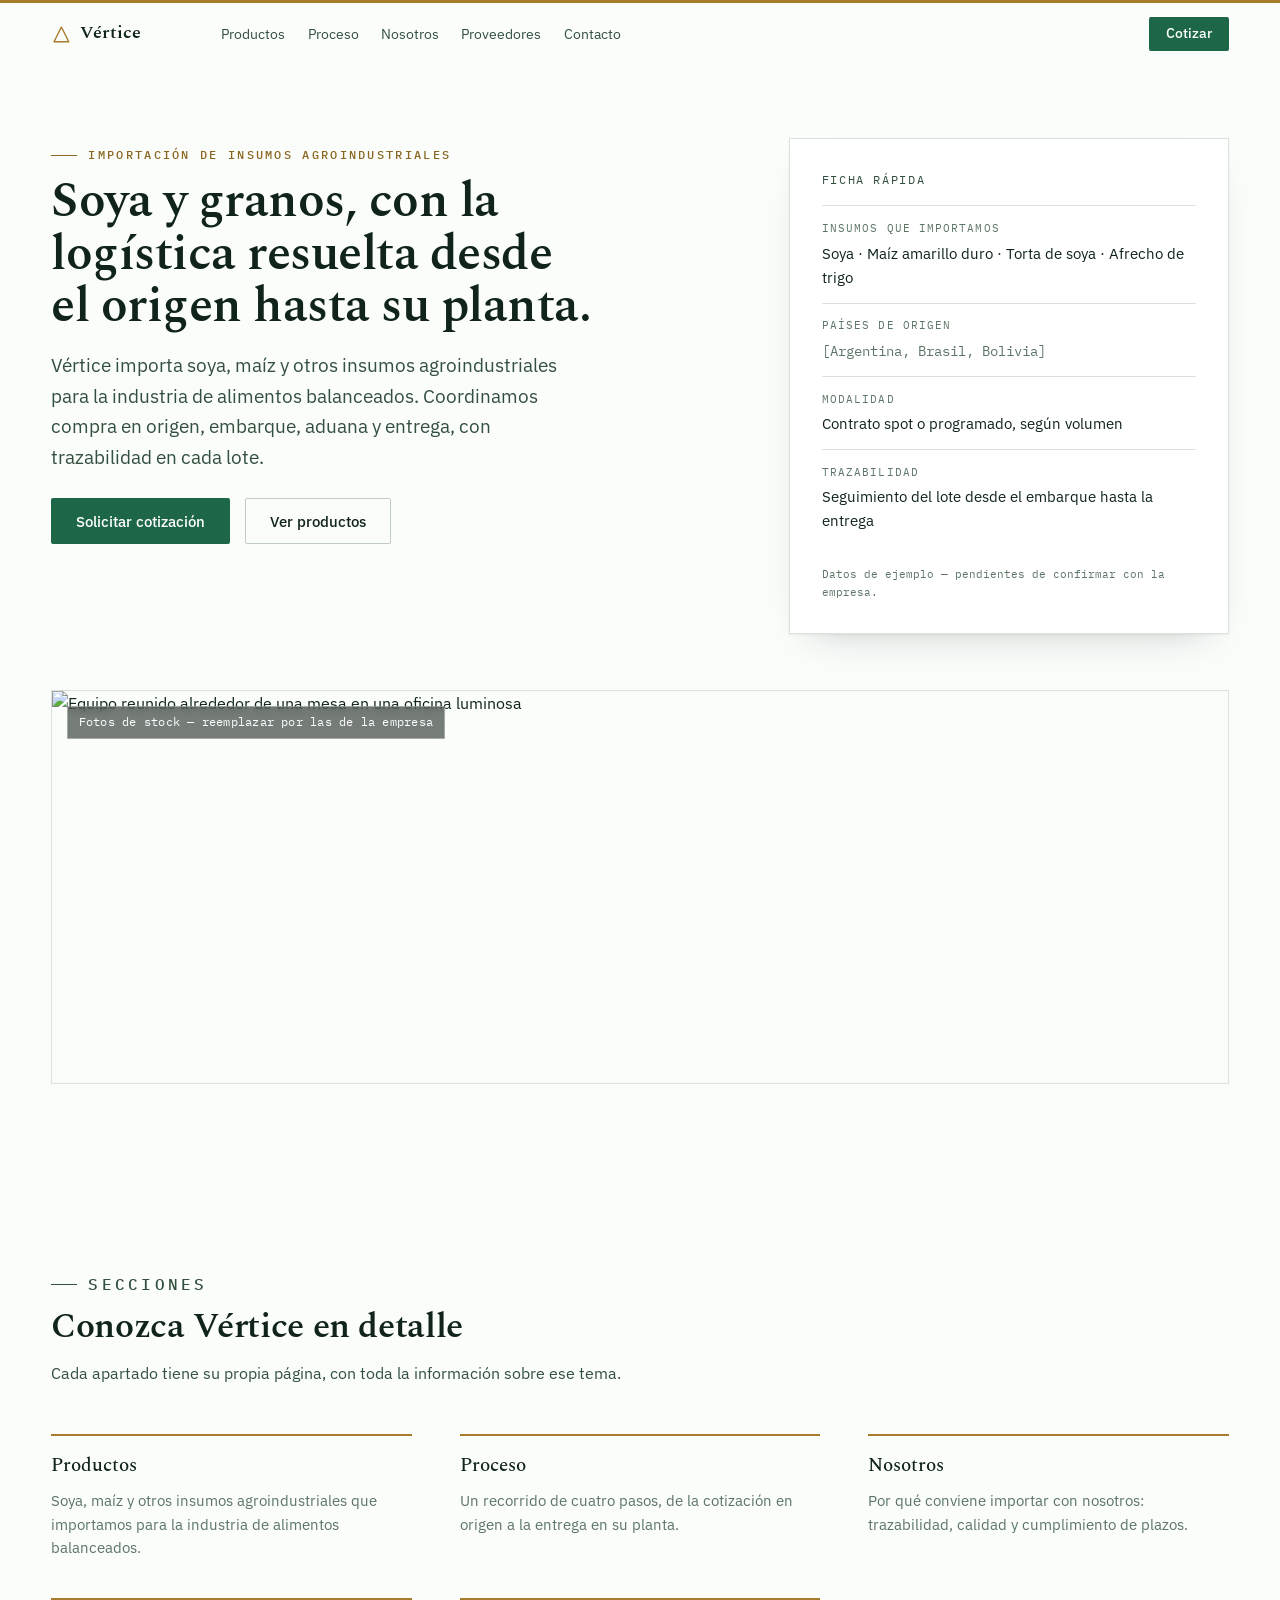
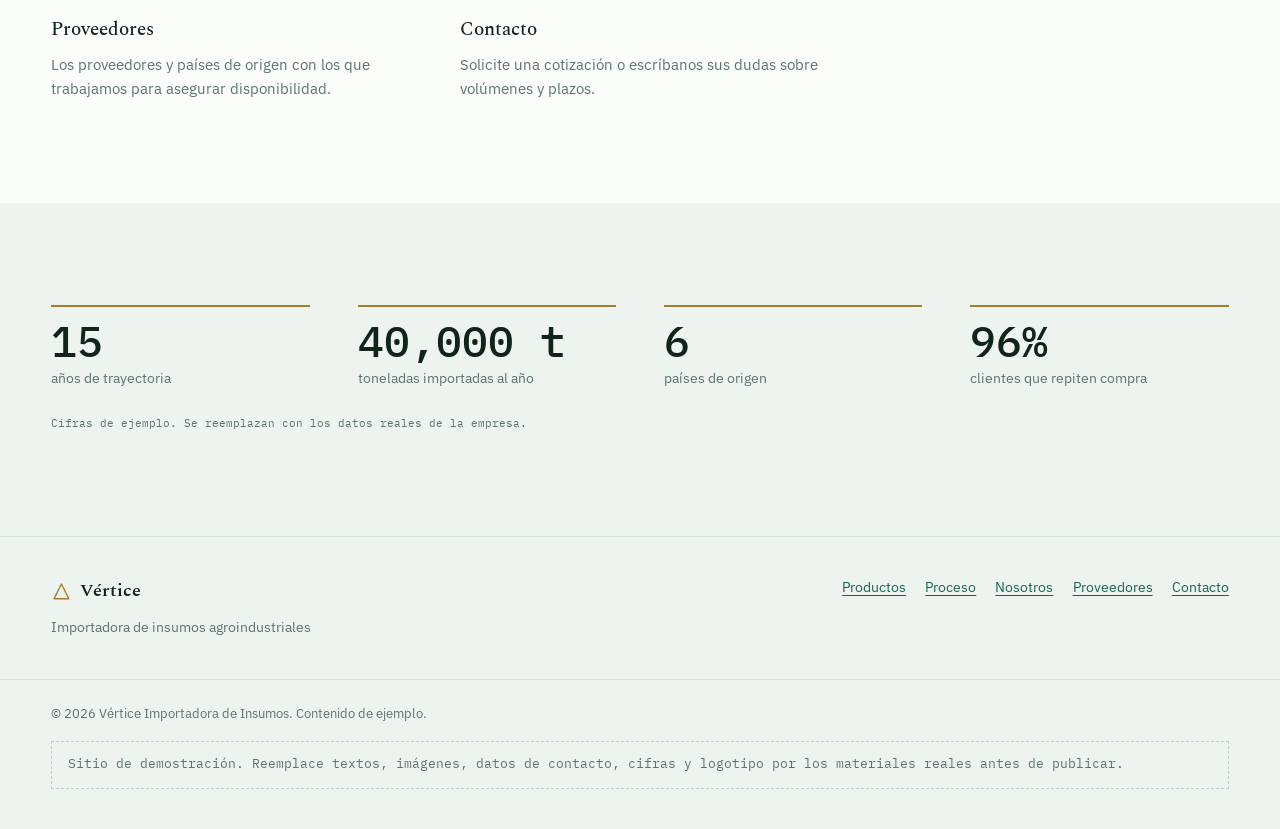
==== commit 78e0fd59: "Adaptar todos los textos: de correduría de seguros a importadora de insumos agroindustriales La empr" ====
--- a/index.html
+++ b/index.html
@@ -3,8 +3,8 @@
 <head>
 <meta charset="UTF-8">
 <meta name="viewport" content="width=device-width, initial-scale=1">
-<title>Vértice Correduría</title>
-<meta name="description" content="Correduría de seguros: asesoría independiente en seguros de auto, hogar, vida, salud, empresariales y fianzas.">
+<title>Vértice Importadora</title>
+<meta name="description" content="Importadora de insumos agroindustriales: soya, maíz y otros insumos para la industria de alimentos balanceados, con logística de importación de punta a punta.">
 
 <link rel="preconnect" href="https://fonts.googleapis.com">
 <link rel="preconnect" href="https://fonts.gstatic.com" crossorigin>
@@ -17,17 +17,17 @@
 
 <header class="site-header" id="top">
   <div class="wrap header__inner">
-    <a class="brand" href="index.html" aria-label="Vértice, correduría de seguros — inicio">
+    <a class="brand" href="index.html" aria-label="Vértice, importadora de insumos — inicio">
       <svg class="brand__mark" viewBox="0 0 24 24" aria-hidden="true">
         <path d="M12 3.5 20.5 20.5 3.5 20.5Z" fill="none" stroke="currentColor" stroke-width="1.6" stroke-linejoin="round"/>
       </svg>
       <span class="brand__name">Vértice</span>
     </a>
     <nav class="nav" aria-label="Navegación principal">
-      <a href="servicios.html">Servicios</a>
+      <a href="productos.html">Productos</a>
       <a href="proceso.html">Proceso</a>
       <a href="nosotros.html">Nosotros</a>
-      <a href="aliados.html">Aliados</a>
+      <a href="proveedores.html">Proveedores</a>
       <a href="contacto.html">Contacto</a>
     </nav>
     <div class="header__actions">
@@ -44,10 +44,10 @@
   </div>
   <nav class="mobile-nav" id="mobileNav" aria-label="Navegación móvil" hidden>
     <div class="wrap mobile-nav__inner">
-      <a href="servicios.html">Servicios</a>
+      <a href="productos.html">Productos</a>
       <a href="proceso.html">Proceso</a>
       <a href="nosotros.html">Nosotros</a>
-      <a href="aliados.html">Aliados</a>
+      <a href="proveedores.html">Proveedores</a>
       <a href="contacto.html">Contacto</a>
       <a class="btn btn--primary mobile-nav__cta" href="contacto.html">Solicitar cotización</a>
     </div>
@@ -59,16 +59,16 @@
   <section class="hero section">
     <div class="wrap hero__grid">
       <div class="hero__copy">
-        <p class="eyebrow">Correduría de seguros</p>
-        <h1>Entre usted y su aseguradora, alguien que responde.</h1>
+        <p class="eyebrow">Importación de insumos agroindustriales</p>
+        <h1>Soya y granos, con la logística resuelta desde el origen hasta su planta.</h1>
         <p class="lead">
-          Vértice es un bróker independiente: analizamos sus riesgos, comparamos
-          coberturas de varias compañías y lo acompañamos cuando ocurre un siniestro.
-          Sin costo adicional para el asegurado.
+          Vértice importa soya, maíz y otros insumos agroindustriales para la industria de
+          alimentos balanceados. Coordinamos compra en origen, embarque, aduana y entrega,
+          con trazabilidad en cada lote.
         </p>
         <div class="hero__cta">
           <a class="btn btn--primary" href="contacto.html">Solicitar cotización</a>
-          <a class="btn btn--ghost" href="servicios.html">Ver ramos</a>
+          <a class="btn btn--ghost" href="productos.html">Ver productos</a>
         </div>
       </div>
 
@@ -76,20 +76,20 @@
         <p class="ficha__title">Ficha rápida</p>
         <dl class="ficha__list">
           <div>
-            <dt>Ramos que gestionamos</dt>
-            <dd>Auto · Hogar · Vida · Salud · Empresarial · Fianzas</dd>
+            <dt>Insumos que importamos</dt>
+            <dd>Soya · Maíz amarillo duro · Torta de soya · Afrecho de trigo</dd>
           </div>
           <div>
-            <dt>Aseguradoras aliadas</dt>
-            <dd><span class="ph">[8]</span> compañías del mercado</dd>
+            <dt>Países de origen</dt>
+            <dd><span class="ph">[Argentina, Brasil, Bolivia]</span></dd>
           </div>
           <div>
-            <dt>Respuesta ante siniestro</dt>
-            <dd>Menos de 24 h hábiles</dd>
+            <dt>Modalidad</dt>
+            <dd>Contrato spot o programado, según volumen</dd>
           </div>
           <div>
-            <dt>Asesoría</dt>
-            <dd>Independiente y sin costo para el asegurado</dd>
+            <dt>Trazabilidad</dt>
+            <dd>Seguimiento del lote desde el embarque hasta la entrega</dd>
           </div>
         </dl>
         <p class="ficha__note">Datos de ejemplo — pendientes de confirmar con la empresa.</p>
@@ -129,24 +129,24 @@
       </div>
       <div class="ramos" data-reveal>
         <article class="ramo">
-          <h3><a href="servicios.html">Servicios</a></h3>
-          <p>Seis ramos de seguro que comparamos entre varias aseguradoras para encontrar la cobertura justa.</p>
+          <h3><a href="productos.html">Productos</a></h3>
+          <p>Soya, maíz y otros insumos agroindustriales que importamos para la industria de alimentos balanceados.</p>
         </article>
         <article class="ramo">
           <h3><a href="proceso.html">Proceso</a></h3>
-          <p>Un recorrido de cuatro pasos, del diagnóstico de riesgos al acompañamiento en siniestros.</p>
+          <p>Un recorrido de cuatro pasos, de la cotización en origen a la entrega en su planta.</p>
         </article>
         <article class="ramo">
           <h3><a href="nosotros.html">Nosotros</a></h3>
-          <p>Por qué conviene trabajar con un bróker independiente, sin costo adicional para el asegurado.</p>
+          <p>Por qué conviene importar con nosotros: trazabilidad, calidad y cumplimiento de plazos.</p>
         </article>
         <article class="ramo">
-          <h3><a href="aliados.html">Aliados</a></h3>
-          <p>Las aseguradoras con las que trabajamos para comparar coberturas y condiciones.</p>
+          <h3><a href="proveedores.html">Proveedores</a></h3>
+          <p>Los proveedores y países de origen con los que trabajamos para asegurar disponibilidad.</p>
         </article>
         <article class="ramo">
           <h3><a href="contacto.html">Contacto</a></h3>
-          <p>Solicite una cotización o escríbanos sus dudas sobre coberturas y trámites.</p>
+          <p>Solicite una cotización o escríbanos sus dudas sobre volúmenes y plazos.</p>
         </article>
       </div>
     </div>
@@ -157,9 +157,9 @@
       <h2 class="visually-hidden" id="cifras-h">Cifras de la empresa</h2>
       <ul class="cifras" data-reveal>
         <li><span class="cifra">15</span><span class="cifra__label">años de trayectoria</span></li>
-        <li><span class="cifra">3.200</span><span class="cifra__label">pólizas vigentes gestionadas</span></li>
-        <li><span class="cifra">8</span><span class="cifra__label">aseguradoras aliadas</span></li>
-        <li><span class="cifra">94%</span><span class="cifra__label">renovación de clientes</span></li>
+        <li><span class="cifra">40,000 t</span><span class="cifra__label">toneladas importadas al año</span></li>
+        <li><span class="cifra">6</span><span class="cifra__label">países de origen</span></li>
+        <li><span class="cifra">96%</span><span class="cifra__label">clientes que repiten compra</span></li>
       </ul>
       <p class="band__note">Cifras de ejemplo. Se reemplazan con los datos reales de la empresa.</p>
     </div>
@@ -175,18 +175,18 @@
         </svg>
         <span class="brand__name">Vértice</span>
       </span>
-      <p>Correduría de seguros</p>
+      <p>Importadora de insumos agroindustriales</p>
     </div>
     <nav class="nav--footer" aria-label="Navegación del pie de página">
-      <a href="servicios.html">Servicios</a>
+      <a href="productos.html">Productos</a>
       <a href="proceso.html">Proceso</a>
       <a href="nosotros.html">Nosotros</a>
-      <a href="aliados.html">Aliados</a>
+      <a href="proveedores.html">Proveedores</a>
       <a href="contacto.html">Contacto</a>
     </nav>
   </div>
   <div class="wrap footer__legal">
-    <p>© 2026 Vértice Correduría de Seguros. Contenido de ejemplo.</p>
+    <p>© 2026 Vértice Importadora de Insumos. Contenido de ejemplo.</p>
     <p class="demo-note">
       Sitio de demostración. Reemplace textos, imágenes, datos de contacto,
       cifras y logotipo por los materiales reales antes de publicar.
